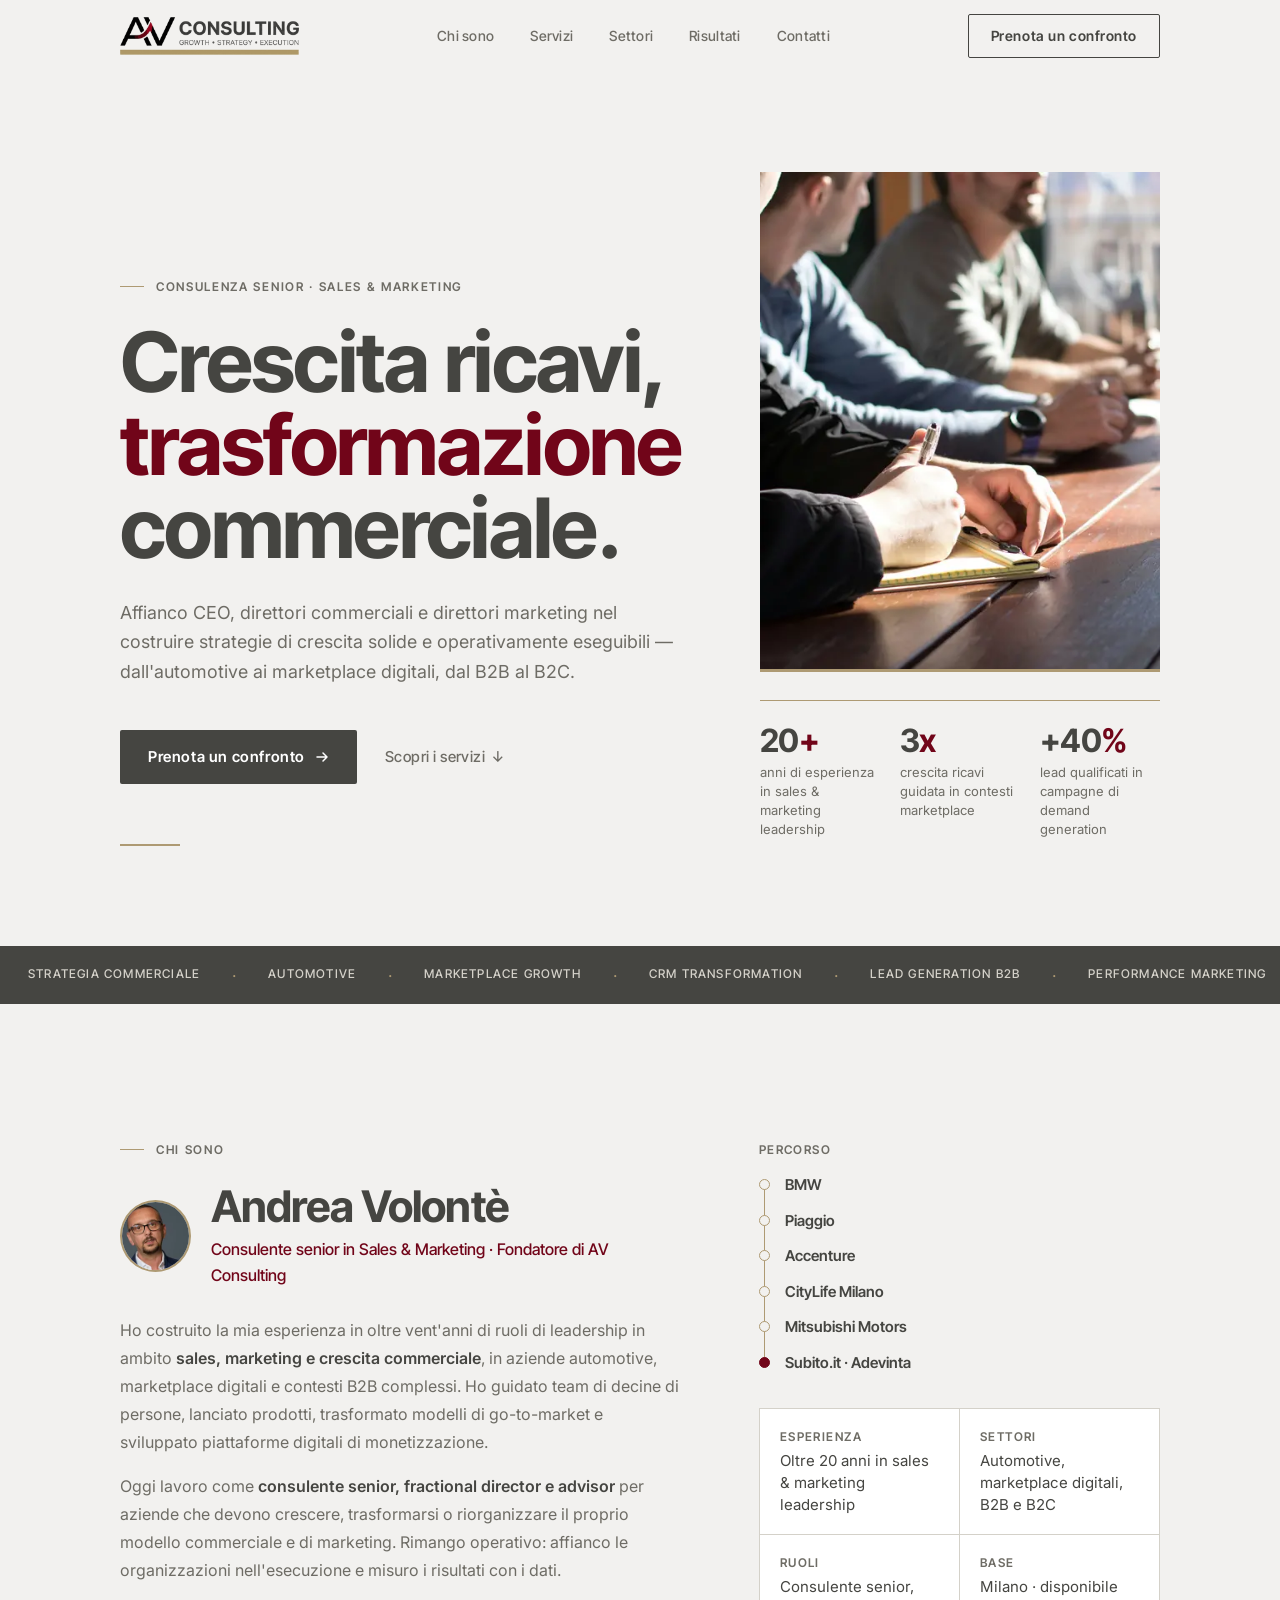
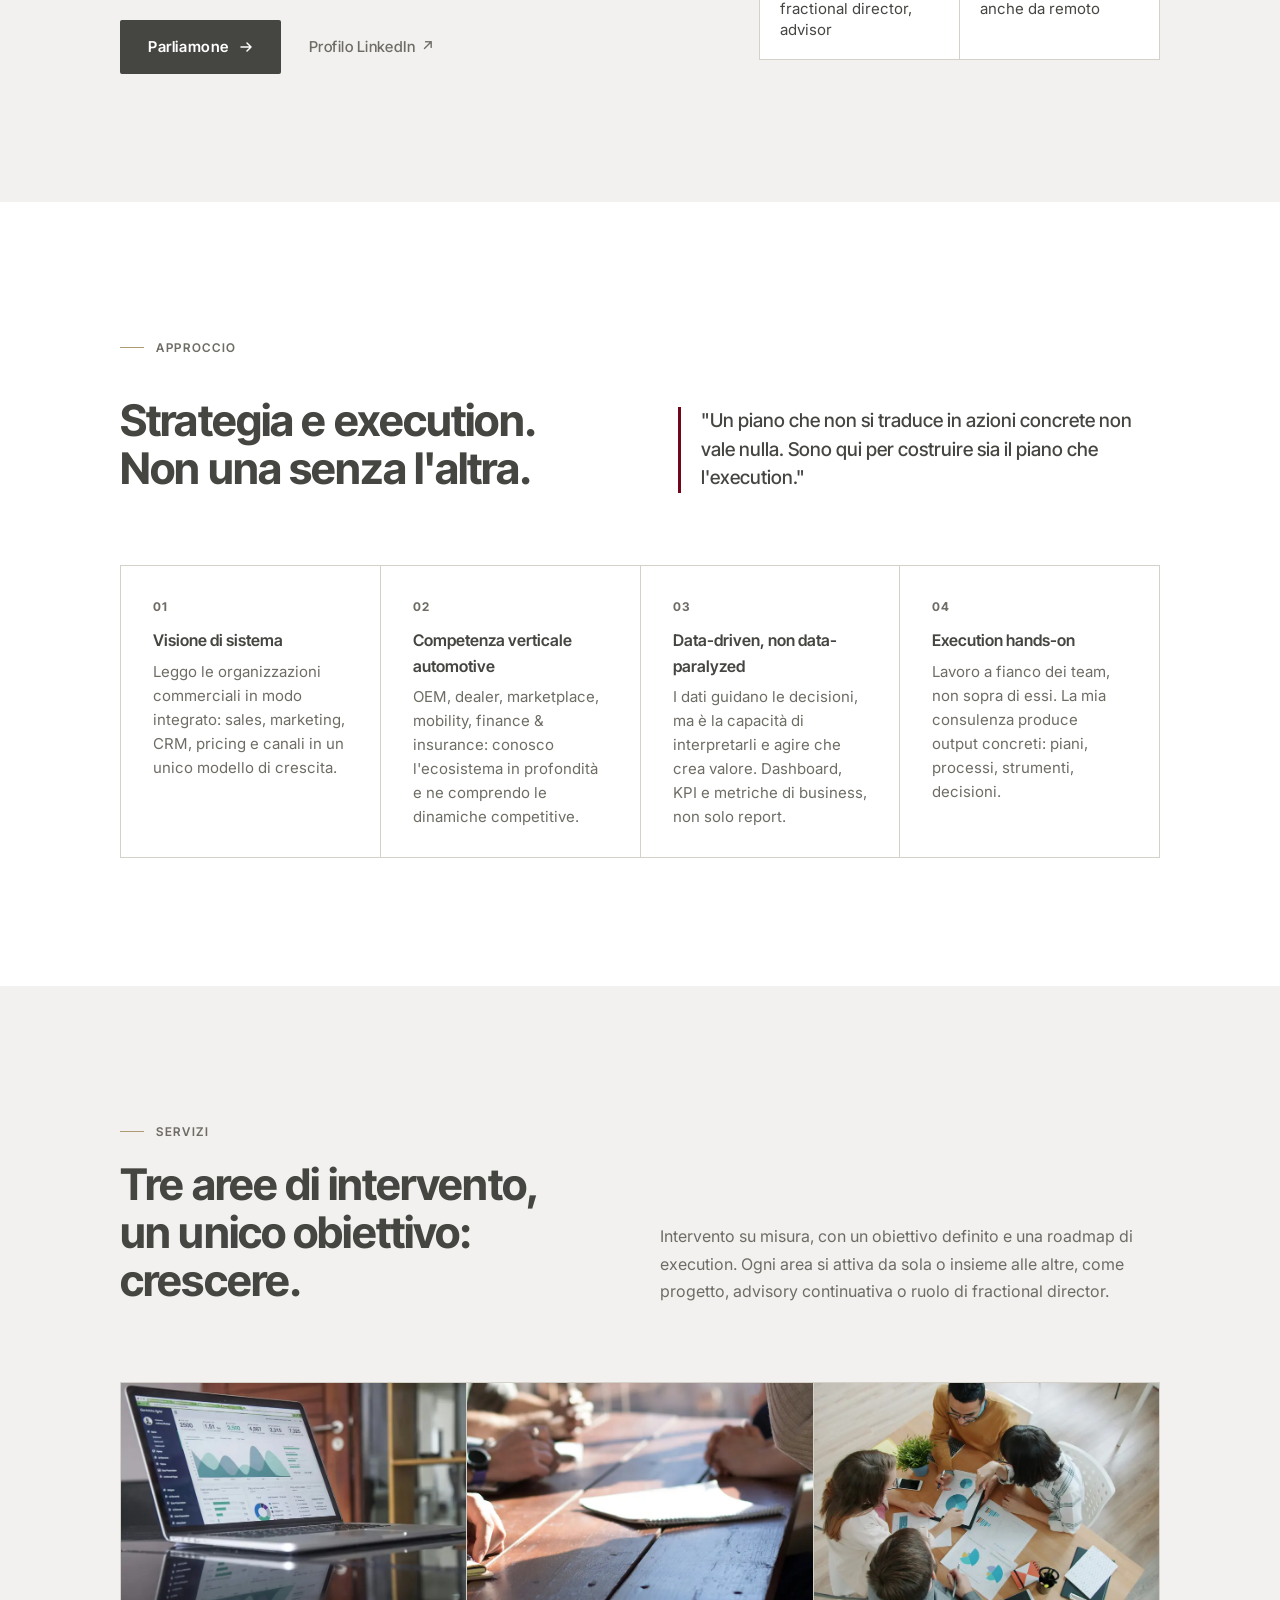
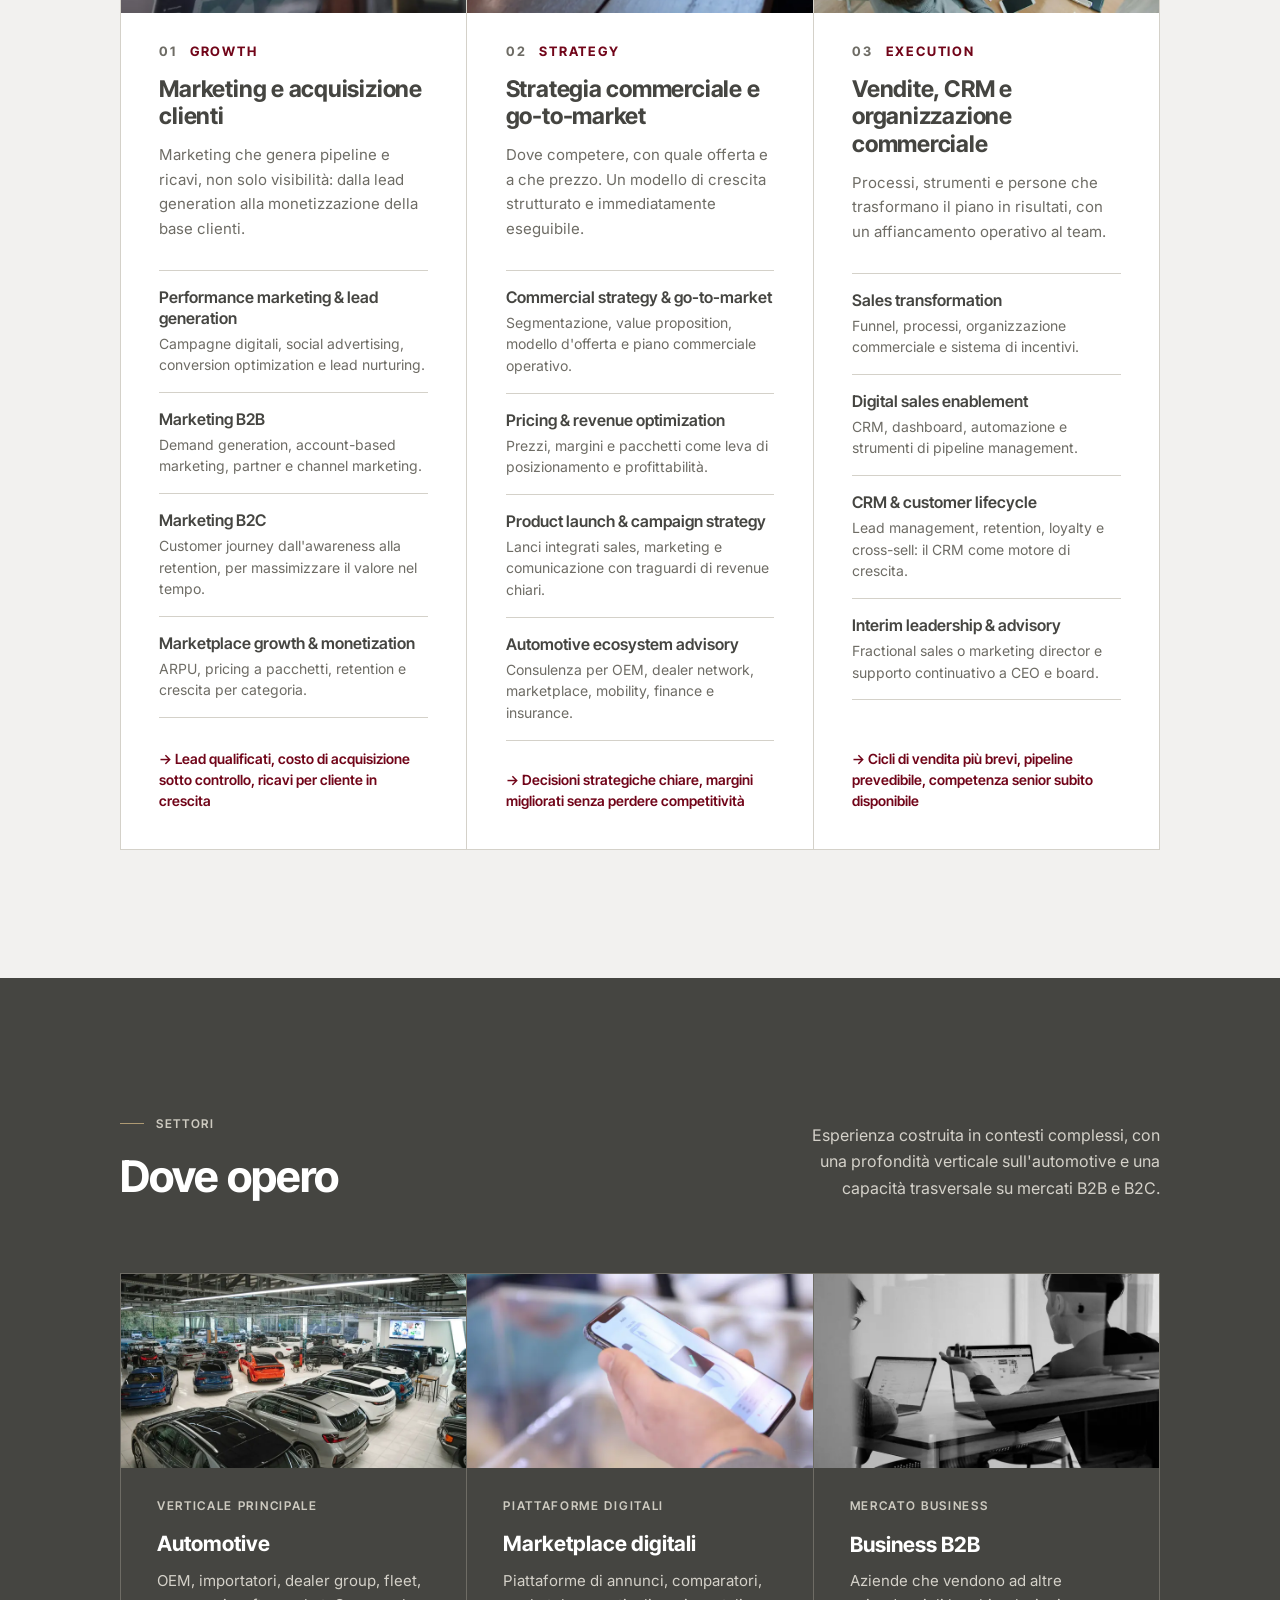
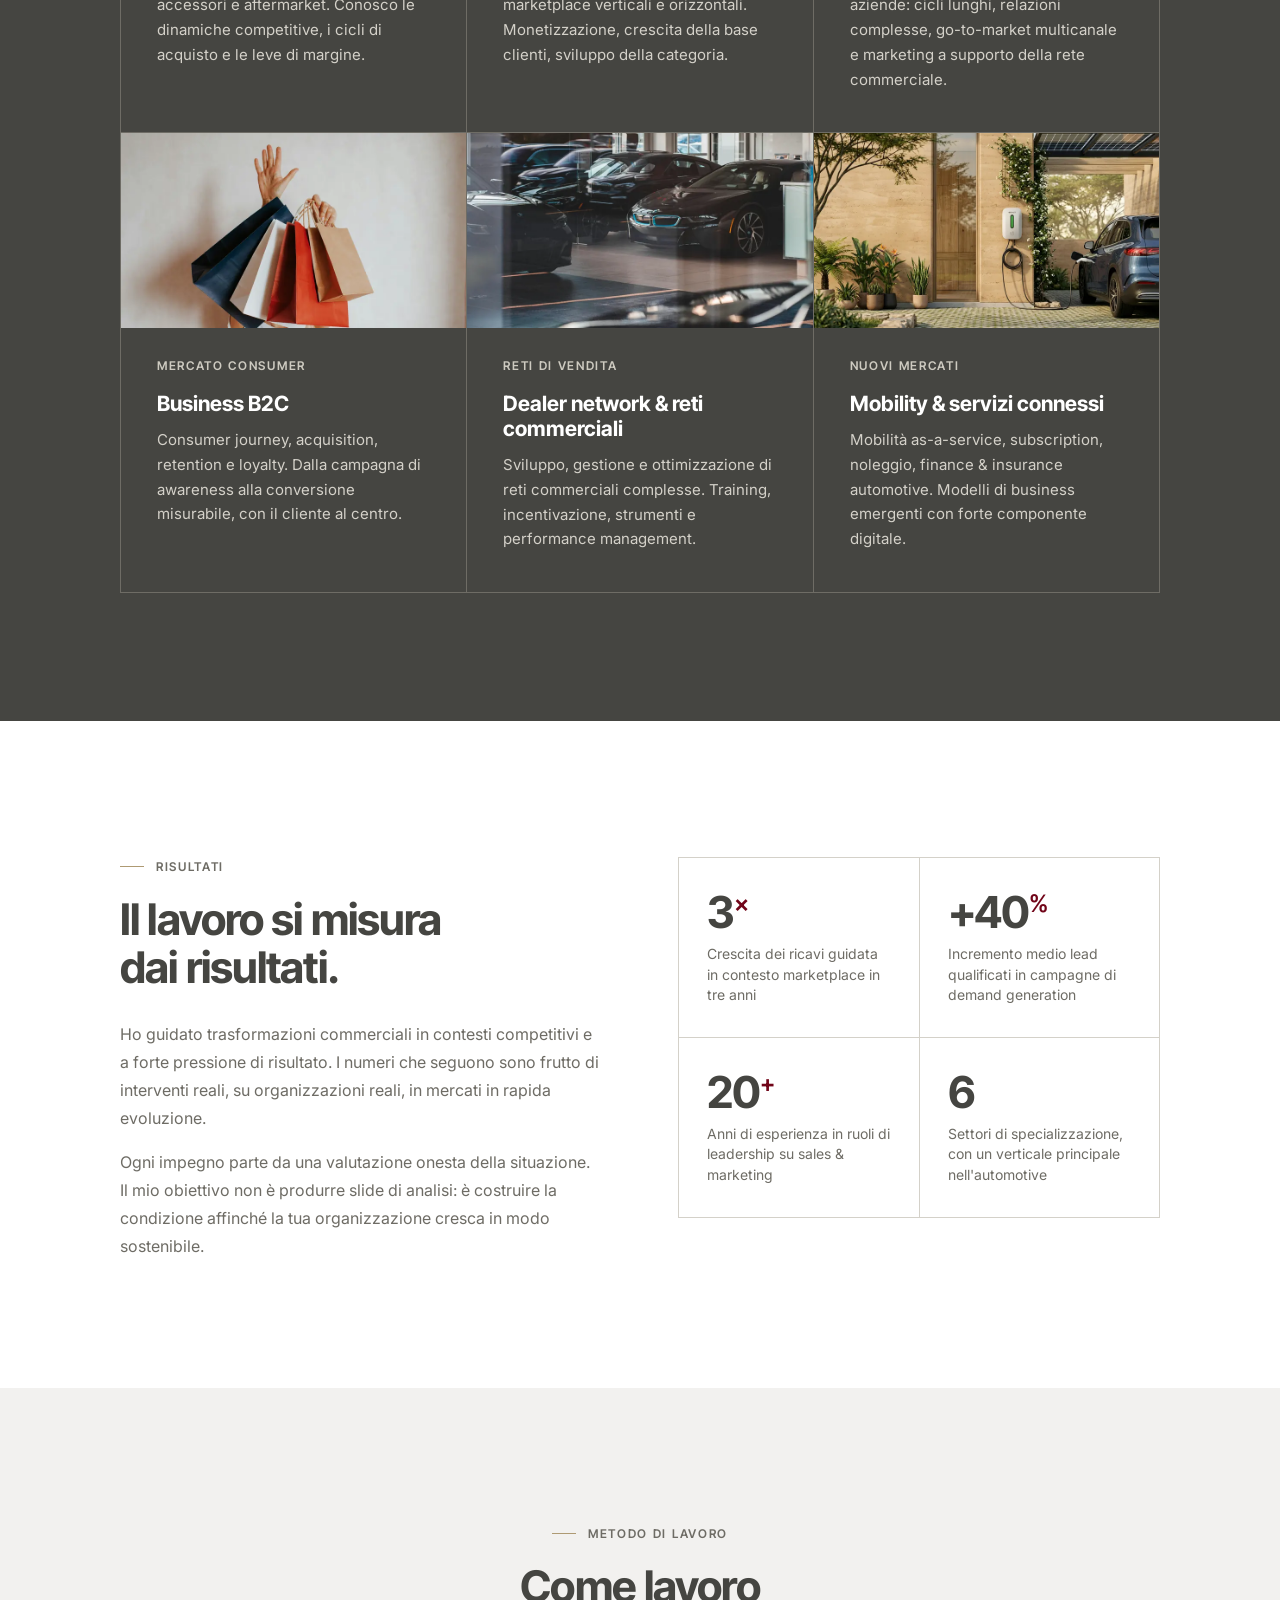
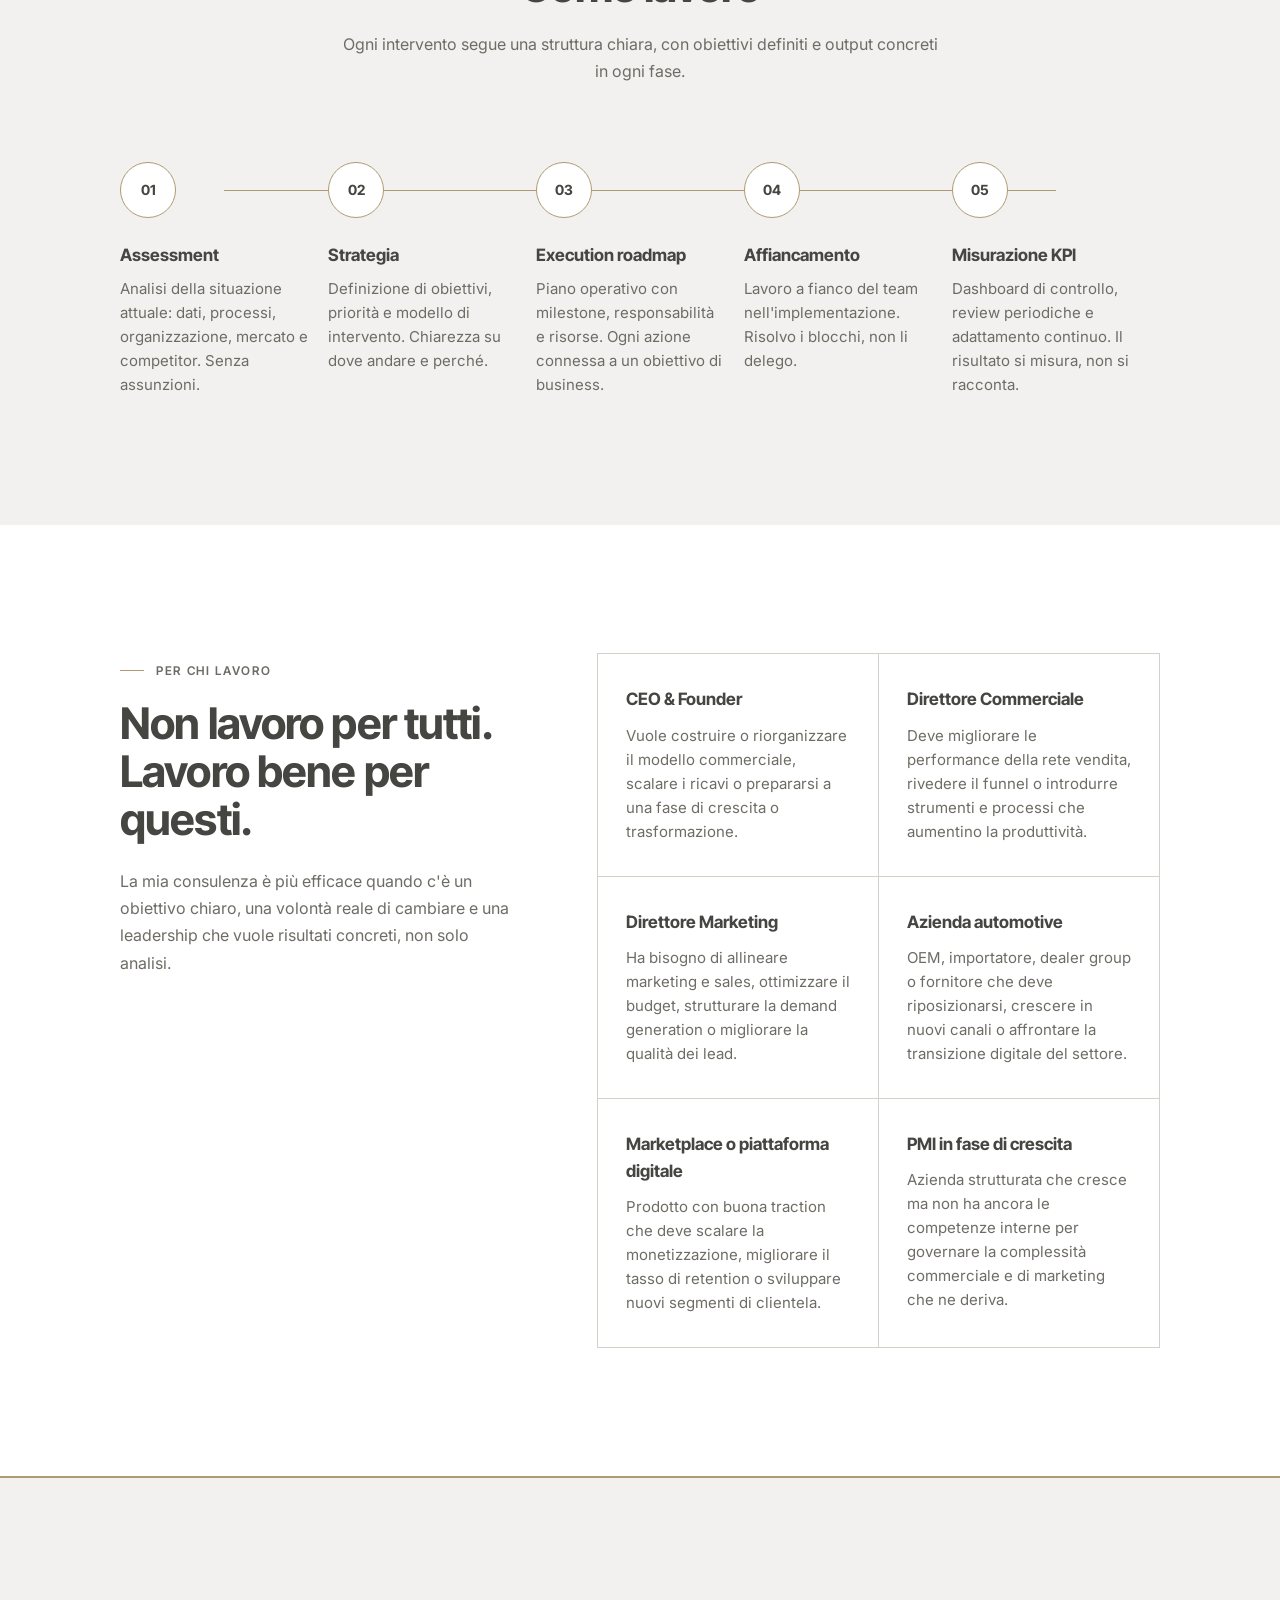
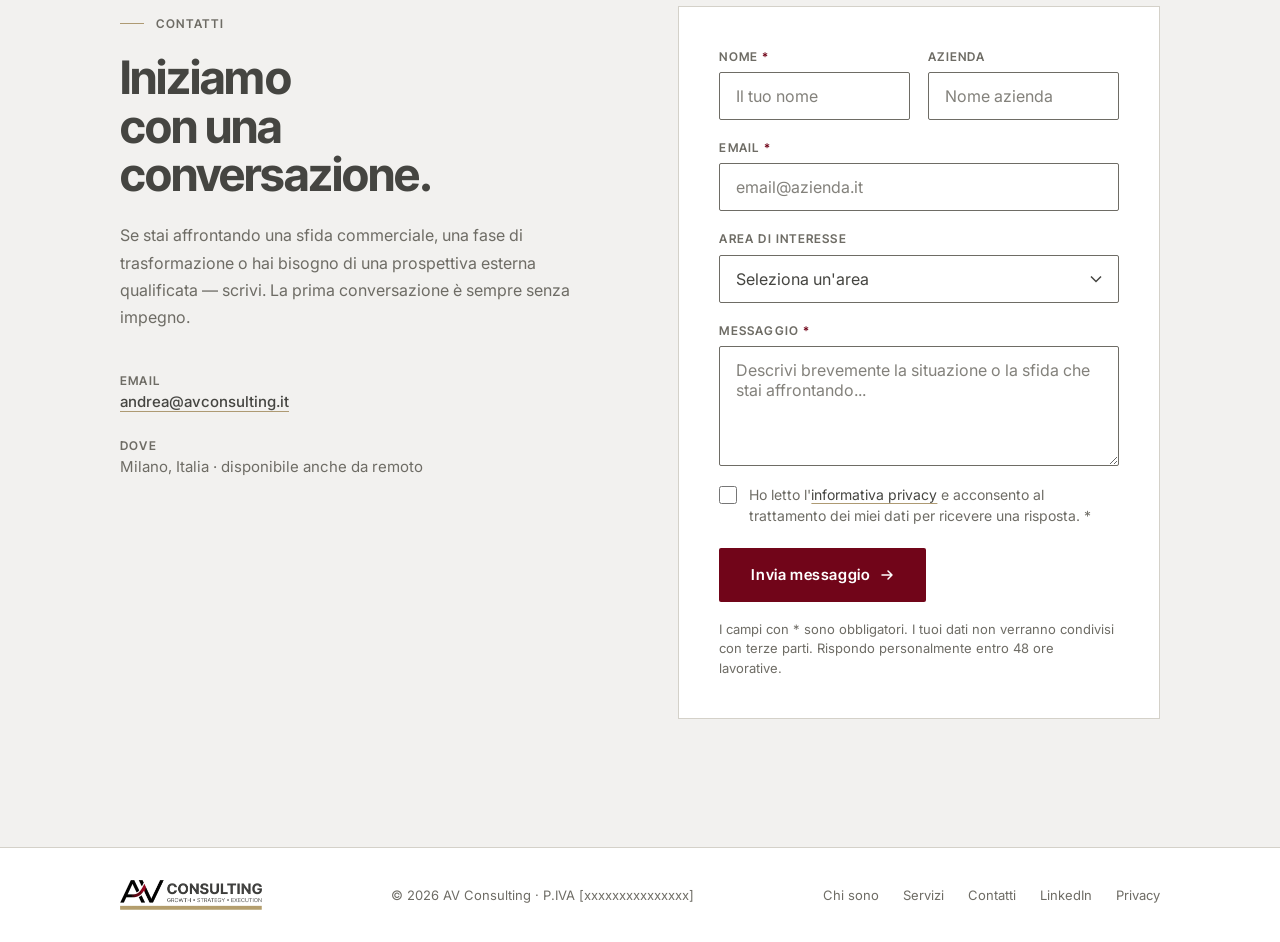
==== index.html @ 64f5d63c "Immagine nell'hero e ritratto ridotto a una piccola foto - Hero: foto della riunione di lavoro (WebP" ====
<!DOCTYPE html>
<html lang="it">
<head>
  <meta charset="UTF-8">
  <meta name="viewport" content="width=device-width, initial-scale=1.0">
  <title>Andrea Volontè, consulente Sales e Marketing | AV Consulting</title>
  <meta name="description" content="Consulenza senior in sales, marketing e growth per aziende B2B e B2C: go-to-market, lead generation, CRM e sales transformation. Oltre 20 anni di esperienza, focus automotive e marketplace. Milano e da remoto.">
  <meta name="theme-color" content="#F2F1EF">
  <meta name="robots" content="index, follow">
  <!-- SEO: aggiornare il dominio se diverso da avconsulting.it -->
  <link rel="canonical" href="https://avconsulting.it/">

  <!-- Anteprima per LinkedIn, WhatsApp e social -->
  <meta property="og:type" content="website">
  <meta property="og:locale" content="it_IT">
  <meta property="og:site_name" content="AV Consulting">
  <meta property="og:url" content="https://avconsulting.it/">
  <meta property="og:title" content="AV Consulting — Growth. Strategy. Execution.">
  <meta property="og:description" content="Consulenza senior in sales, marketing e growth: strategia commerciale, acquisizione clienti ed execution, con focus automotive e marketplace.">
  <meta property="og:image" content="https://avconsulting.it/assets/img/og-image.jpg">
  <meta property="og:image:width" content="1200">
  <meta property="og:image:height" content="630">
  <meta property="og:image:alt" content="Logo AV Consulting — Growth, Strategy, Execution">
  <meta name="twitter:card" content="summary_large_image">

  <!-- Dati strutturati per Google (schema.org) -->
  <script type="application/ld+json">
  {
    "@context": "https://schema.org",
    "@type": "ProfessionalService",
    "name": "AV Consulting",
    "slogan": "Growth. Strategy. Execution.",
    "description": "Consulenza senior in sales, marketing e growth per aziende B2B e B2C, con focus su automotive e marketplace digitali.",
    "url": "https://avconsulting.it/",
    "logo": "https://avconsulting.it/assets/img/logo-av-consulting.png",
    "image": "https://avconsulting.it/assets/img/og-image.jpg",
    "email": "andrea@avconsulting.it",
    "founder": {
      "@type": "Person",
      "name": "Andrea Volontè",
      "jobTitle": "Consulente senior in Sales & Marketing",
      "sameAs": ["https://www.linkedin.com/in/andreavolonte"]
    },
    "address": {
      "@type": "PostalAddress",
      "addressLocality": "Milano",
      "addressCountry": "IT"
    },
    "areaServed": { "@type": "Country", "name": "Italia" },
    "availableLanguage": "it",
    "knowsAbout": ["Strategia commerciale", "Go-to-market", "Sales transformation", "Performance marketing", "Lead generation B2B", "CRM", "Pricing", "Marketplace", "Automotive"],
    "hasOfferCatalog": {
      "@type": "OfferCatalog",
      "name": "Aree di intervento",
      "itemListElement": [
        { "@type": "Offer", "itemOffered": { "@type": "Service", "name": "Growth — Marketing e acquisizione clienti", "description": "Performance marketing, lead generation, marketing B2B e B2C, crescita e monetizzazione dei marketplace." } },
        { "@type": "Offer", "itemOffered": { "@type": "Service", "name": "Strategy — Strategia commerciale e go-to-market", "description": "Go-to-market, pricing e revenue optimization, lancio prodotti, advisory per l'ecosistema automotive." } },
        { "@type": "Offer", "itemOffered": { "@type": "Service", "name": "Execution — Vendite, CRM e organizzazione commerciale", "description": "Sales transformation, digital sales enablement, CRM e customer lifecycle, interim leadership." } }
      ]
    }
  }
  </script>
  <link rel="icon" type="image/png" sizes="32x32" href="assets/img/favicon-32.png">
  <link rel="apple-touch-icon" href="assets/img/apple-touch-icon.png">

  <link rel="preconnect" href="https://fonts.googleapis.com">
  <link rel="preconnect" href="https://fonts.gstatic.com" crossorigin>
  <link href="https://fonts.googleapis.com/css2?family=Inter+Tight:wght@500;600;700&family=Inter:wght@400;500;600&display=swap" rel="stylesheet">
  <link rel="stylesheet" href="css/style.css">

  <script>document.documentElement.classList.add('js');</script>
  <script src="js/main.js" defer></script>
</head>
<body>

  <a class="skip-link" href="#main">Vai al contenuto</a>

  <!-- ═══════════════════════════════════════════════
       NAVIGATION
  ═══════════════════════════════════════════════ -->
  <header class="nav" id="nav">
    <div class="container">
      <div class="nav__inner">
        <a href="#main" aria-label="AV Consulting — torna all'inizio">
          <img src="assets/img/logo-av-consulting.png" alt="AV Consulting" class="nav__logo" width="566" height="120">
        </a>
        <nav aria-label="Navigazione principale">
          <ul class="nav__links">
            <li><a href="#about">Chi sono</a></li>
            <li><a href="#services">Servizi</a></li>
            <li><a href="#sectors">Settori</a></li>
            <li><a href="#results">Risultati</a></li>
            <li><a href="#contact">Contatti</a></li>
          </ul>
        </nav>
        <a href="#contact" class="nav__cta desktop">Prenota un confronto</a>
        <button class="nav__burger" id="burgerBtn" aria-label="Apri menu" aria-expanded="false" aria-controls="mobileMenu">
          <span></span><span></span><span></span>
        </button>
      </div>
    </div>
    <nav class="nav__mobile" id="mobileMenu" aria-label="Menu mobile">
      <a href="#about">Chi sono</a>
      <a href="#services">Servizi</a>
      <a href="#sectors">Settori</a>
      <a href="#results">Risultati</a>
      <a href="#contact">Prenota un confronto</a>
    </nav>
  </header>

  <main id="main">

  <!-- ═══════════════════════════════════════════════
       HERO
  ═══════════════════════════════════════════════ -->
  <section class="hero" aria-labelledby="heroHeading">
    <div class="container">
      <div class="hero__inner">
        <div class="hero__main">
          <p class="label hero__label">Consulenza Senior · Sales &amp; Marketing</p>
          <h1 class="hero__headline" id="heroHeading">
            Crescita ricavi,<br>
            <em>trasformazione</em><br>
            commerciale.
          </h1>
          <p class="hero__sub">
            Affianco CEO, direttori commerciali e direttori marketing nel costruire
            strategie di crescita solide e operativamente eseguibili — dall'automotive
            ai marketplace digitali, dal B2B al B2C.
          </p>
          <div class="hero__actions">
            <a href="#contact" class="btn-primary">
              Prenota un confronto
              <svg width="14" height="14" fill="none" viewBox="0 0 14 14" aria-hidden="true">
                <path d="M2 7h10M8 3l4 4-4 4" stroke="currentColor" stroke-width="1.5" stroke-linecap="round" stroke-linejoin="round"/>
              </svg>
            </a>
            <a href="#services" class="btn-secondary">Scopri i servizi</a>
          </div>
          <div class="hero__gold-line" aria-hidden="true"></div>
        </div>
        <div class="hero__side">
          <figure class="media hero__media">
            <picture>
              <source type="image/webp" srcset="assets/img/hero-480.webp 480w, assets/img/hero-960.webp 960w" sizes="(max-width: 860px) 100vw, 400px">
              <img src="assets/img/hero-480.jpg" srcset="assets/img/hero-480.jpg 480w, assets/img/hero-960.jpg 960w" sizes="(max-width: 860px) 100vw, 400px"
                   width="480" height="600" fetchpriority="high" decoding="async"
                   alt="Professionisti attorno a un tavolo di legno durante una riunione di lavoro, uno prende appunti su un taccuino">
            </picture>
          </figure>
          <div class="hero__stats">
            <div>
              <div class="hero__stat-num">20<span>+</span></div>
              <p class="hero__stat-label">anni di esperienza in<br> sales &amp; marketing leadership</p>
            </div>
            <div>
              <div class="hero__stat-num">3<span>x</span></div>
              <p class="hero__stat-label">crescita ricavi guidata<br> in contesti marketplace</p>
            </div>
            <div>
              <div class="hero__stat-num">+40<span>%</span></div>
              <p class="hero__stat-label">lead qualificati<br> in campagne di demand generation</p>
            </div>
          </div>
        </div>
      </div>
    </div>
  </section>

  <!-- ═══════════════════════════════════════════════
       TICKER
  ═══════════════════════════════════════════════ -->
  <div class="ticker" aria-hidden="true">
    <div class="ticker__track" id="tickerTrack">
      <span class="ticker__item">Strategia Commerciale</span><span class="ticker__sep">·</span>
      <span class="ticker__item">Automotive</span><span class="ticker__sep">·</span>
      <span class="ticker__item">Marketplace Growth</span><span class="ticker__sep">·</span>
      <span class="ticker__item">CRM Transformation</span><span class="ticker__sep">·</span>
      <span class="ticker__item">Lead Generation B2B</span><span class="ticker__sep">·</span>
      <span class="ticker__item">Performance Marketing</span><span class="ticker__sep">·</span>
      <span class="ticker__item">Sales Enablement</span><span class="ticker__sep">·</span>
      <span class="ticker__item">Go-to-Market</span><span class="ticker__sep">·</span>
      <span class="ticker__item">Revenue Optimization</span><span class="ticker__sep">·</span>
      <span class="ticker__item">Interim Leadership</span><span class="ticker__sep">·</span>
      <span class="ticker__item">Strategia Commerciale</span><span class="ticker__sep">·</span>
      <span class="ticker__item">Automotive</span><span class="ticker__sep">·</span>
      <span class="ticker__item">Marketplace Growth</span><span class="ticker__sep">·</span>
      <span class="ticker__item">CRM Transformation</span><span class="ticker__sep">·</span>
      <span class="ticker__item">Lead Generation B2B</span><span class="ticker__sep">·</span>
      <span class="ticker__item">Performance Marketing</span><span class="ticker__sep">·</span>
      <span class="ticker__item">Sales Enablement</span><span class="ticker__sep">·</span>
      <span class="ticker__item">Go-to-Market</span><span class="ticker__sep">·</span>
      <span class="ticker__item">Revenue Optimization</span><span class="ticker__sep">·</span>
      <span class="ticker__item">Interim Leadership</span><span class="ticker__sep">·</span>
    </div>
  </div>

  <!-- ═══════════════════════════════════════════════
       ABOUT
  ═══════════════════════════════════════════════ -->
  <section class="bio section-pad" id="about" aria-labelledby="aboutHeading">
    <div class="container">
      <div class="bio__inner">
        <div class="bio__content">
          <p class="label">Chi sono</p>
          <div class="bio__head reveal">
            <picture>
              <source srcset="assets/img/andrea-avatar.webp" type="image/webp">
              <img class="bio__avatar" src="assets/img/andrea-avatar.jpg" width="160" height="160" loading="lazy"
                   alt="Andrea Volontè, fondatore di AV Consulting">
            </picture>
            <div>
              <h2 class="section-heading bio__name" id="aboutHeading">Andrea Volontè</h2>
              <p class="bio__role">Consulente senior in Sales &amp; Marketing · Fondatore di AV Consulting</p>
            </div>
          </div>
          <div class="bio__body reveal reveal-delay-1">
            <p>
              Ho costruito la mia esperienza in oltre vent'anni di ruoli di leadership in ambito
              <strong>sales, marketing e crescita commerciale</strong>, in aziende automotive, marketplace
              digitali e contesti B2B complessi. Ho guidato team di decine di persone, lanciato
              prodotti, trasformato modelli di go-to-market e sviluppato piattaforme digitali
              di monetizzazione.
            </p>
            <p>
              Oggi lavoro come <strong>consulente senior, fractional director e advisor</strong> per aziende
              che devono crescere, trasformarsi o riorganizzare il proprio modello commerciale
              e di marketing. Rimango operativo: affianco le organizzazioni nell'esecuzione e
              misuro i risultati con i dati.
            </p>
          </div>
          <div class="bio__actions reveal reveal-delay-2">
            <a href="#contact" class="btn-primary">
              Parliamone
              <svg width="14" height="14" fill="none" viewBox="0 0 14 14" aria-hidden="true">
                <path d="M2 7h10M8 3l4 4-4 4" stroke="currentColor" stroke-width="1.5" stroke-linecap="round" stroke-linejoin="round"/>
              </svg>
            </a>
            <a href="https://www.linkedin.com/in/andreavolonte" class="btn-secondary bio__linkedin" target="_blank" rel="noopener">Profilo LinkedIn</a>
          </div>
        </div>
        <div class="bio__side">
          <div class="bio__path reveal reveal-delay-1">
            <h3 class="bio__path-title">Percorso</h3>
            <ol class="timeline">
              <li>
                <p class="timeline__org">BMW</p>
              </li>
              <li>
                <p class="timeline__org">Piaggio</p>
              </li>
              <li>
                <p class="timeline__org">Accenture</p>
              </li>
              <li>
                <p class="timeline__org">CityLife Milano</p>
              </li>
              <li>
                <p class="timeline__org">Mitsubishi Motors</p>
              </li>
              <li class="timeline__current">
                <p class="timeline__org">Subito.it · Adevinta</p>
              </li>
            </ol>
          </div>
          <dl class="bio__facts reveal reveal-delay-2">
            <div>
              <dt>Esperienza</dt>
              <dd>Oltre 20 anni in sales &amp; marketing leadership</dd>
            </div>
            <div>
              <dt>Settori</dt>
              <dd>Automotive, marketplace digitali, B2B e B2C</dd>
            </div>
            <div>
              <dt>Ruoli</dt>
              <dd>Consulente senior, fractional director, advisor</dd>
            </div>
            <div>
              <dt>Base</dt>
              <dd>Milano · disponibile anche da remoto</dd>
            </div>
          </dl>
        </div>
      </div>
    </div>
  </section>

  <!-- ═══════════════════════════════════════════════
       APPROCCIO
  ═══════════════════════════════════════════════ -->
  <section class="about section-pad" id="approach" aria-labelledby="approachHeading">
    <div class="container">
      <div class="about__inner">
        <div>
          <p class="label about__eyebrow">Approccio</p>
          <h2 class="section-heading about__heading reveal" id="approachHeading">
            Strategia e execution.<br>Non una senza l'altra.
          </h2>
        </div>
        <blockquote class="about__quote reveal reveal-delay-1">
          <p>
            "Un piano che non si traduce in azioni concrete non vale nulla.
            Sono qui per costruire sia il piano che l'execution."
          </p>
        </blockquote>
      </div>
        <div class="about__pillars reveal">
          <div class="about__pillar">
            <span class="about__pillar-num">01</span>
            <div>
              <p class="about__pillar-title">Visione di sistema</p>
              <p class="about__pillar-desc">Leggo le organizzazioni commerciali in modo integrato: sales, marketing, CRM, pricing e canali in un unico modello di crescita.</p>
            </div>
          </div>
          <div class="about__pillar">
            <span class="about__pillar-num">02</span>
            <div>
              <p class="about__pillar-title">Competenza verticale automotive</p>
              <p class="about__pillar-desc">OEM, dealer, marketplace, mobility, finance &amp; insurance: conosco l'ecosistema in profondità e ne comprendo le dinamiche competitive.</p>
            </div>
          </div>
          <div class="about__pillar">
            <span class="about__pillar-num">03</span>
            <div>
              <p class="about__pillar-title">Data-driven, non data-paralyzed</p>
              <p class="about__pillar-desc">I dati guidano le decisioni, ma è la capacità di interpretarli e agire che crea valore. Dashboard, KPI e metriche di business, non solo report.</p>
            </div>
          </div>
          <div class="about__pillar">
            <span class="about__pillar-num">04</span>
            <div>
              <p class="about__pillar-title">Execution hands-on</p>
              <p class="about__pillar-desc">Lavoro a fianco dei team, non sopra di essi. La mia consulenza produce output concreti: piani, processi, strumenti, decisioni.</p>
            </div>
          </div>
        </div>
    </div>
  </section>

  <!-- ═══════════════════════════════════════════════
       SERVICES
  ═══════════════════════════════════════════════ -->
  <section class="services section-pad" id="services" aria-labelledby="servicesHeading">
    <div class="container">
      <div class="services__header">
        <div>
          <p class="label">Servizi</p>
          <h2 class="section-heading services__heading reveal" id="servicesHeading">
            Tre aree di intervento,<br>un unico obiettivo: crescere.
          </h2>
        </div>
        <p class="services__intro reveal reveal-delay-1">
          Intervento su misura, con un obiettivo definito e una roadmap di execution.
          Ogni area si attiva da sola o insieme alle altre, come progetto, advisory continuativa
          o ruolo di fractional director.
        </p>
      </div>

      <div class="service-areas">

        <article class="service-area reveal" id="growth" aria-labelledby="areaGrowth">
          <figure class="media media--3x2 service-area__media">
            <picture>
              <source srcset="assets/img/area-growth.webp" type="image/webp">
              <img src="assets/img/area-growth.jpg" width="800" height="533" loading="lazy" decoding="async"
                   alt="Laptop su una scrivania con una dashboard di analisi delle campagne e dei risultati di vendita">
            </picture>
          </figure>
          <p class="service-area__tag"><span aria-hidden="true">01</span> Growth</p>
          <h3 class="service-area__title" id="areaGrowth">Marketing e acquisizione clienti</h3>
          <p class="service-area__desc">Marketing che genera pipeline e ricavi, non solo visibilità: dalla lead generation alla monetizzazione della base clienti.</p>
          <ul class="service-area__list">
            <li>
              <h4>Performance marketing &amp; lead generation</h4>
              <p>Campagne digitali, social advertising, conversion optimization e lead nurturing.</p>
            </li>
            <li>
              <h4>Marketing B2B</h4>
              <p>Demand generation, account-based marketing, partner e channel marketing.</p>
            </li>
            <li>
              <h4>Marketing B2C</h4>
              <p>Customer journey dall'awareness alla retention, per massimizzare il valore nel tempo.</p>
            </li>
            <li>
              <h4>Marketplace growth &amp; monetization</h4>
              <p>ARPU, pricing a pacchetti, retention e crescita per categoria.</p>
            </li>
          </ul>
          <p class="service-area__benefit">→ Lead qualificati, costo di acquisizione sotto controllo, ricavi per cliente in crescita</p>
        </article>

        <article class="service-area reveal reveal-delay-1" id="strategy" aria-labelledby="areaStrategy">
          <figure class="media media--3x2 service-area__media">
            <picture>
              <source srcset="assets/img/area-strategy.webp" type="image/webp">
              <img src="assets/img/area-strategy.jpg" width="800" height="533" loading="lazy" decoding="async"
                   alt="Professionisti attorno a un tavolo di legno durante una riunione di pianificazione, con appunti e documenti">
            </picture>
          </figure>
          <p class="service-area__tag"><span aria-hidden="true">02</span> Strategy</p>
          <h3 class="service-area__title" id="areaStrategy">Strategia commerciale e go-to-market</h3>
          <p class="service-area__desc">Dove competere, con quale offerta e a che prezzo. Un modello di crescita strutturato e immediatamente eseguibile.</p>
          <ul class="service-area__list">
            <li>
              <h4>Commercial strategy &amp; go-to-market</h4>
              <p>Segmentazione, value proposition, modello d'offerta e piano commerciale operativo.</p>
            </li>
            <li>
              <h4>Pricing &amp; revenue optimization</h4>
              <p>Prezzi, margini e pacchetti come leva di posizionamento e profittabilità.</p>
            </li>
            <li>
              <h4>Product launch &amp; campaign strategy</h4>
              <p>Lanci integrati sales, marketing e comunicazione con traguardi di revenue chiari.</p>
            </li>
            <li>
              <h4>Automotive ecosystem advisory</h4>
              <p>Consulenza per OEM, dealer network, marketplace, mobility, finance e insurance.</p>
            </li>
          </ul>
          <p class="service-area__benefit">→ Decisioni strategiche chiare, margini migliorati senza perdere competitività</p>
        </article>

        <article class="service-area reveal reveal-delay-2" id="execution" aria-labelledby="areaExecution">
          <figure class="media media--3x2 service-area__media">
            <picture>
              <source srcset="assets/img/area-execution.webp" type="image/webp">
              <img src="assets/img/area-execution.jpg" width="800" height="533" loading="lazy" decoding="async"
                   alt="Team al lavoro attorno a un tavolo con grafici, report e dispositivi, visto dall'alto">
            </picture>
          </figure>
          <p class="service-area__tag"><span aria-hidden="true">03</span> Execution</p>
          <h3 class="service-area__title" id="areaExecution">Vendite, CRM e organizzazione commerciale</h3>
          <p class="service-area__desc">Processi, strumenti e persone che trasformano il piano in risultati, con un affiancamento operativo al team.</p>
          <ul class="service-area__list">
            <li>
              <h4>Sales transformation</h4>
              <p>Funnel, processi, organizzazione commerciale e sistema di incentivi.</p>
            </li>
            <li>
              <h4>Digital sales enablement</h4>
              <p>CRM, dashboard, automazione e strumenti di pipeline management.</p>
            </li>
            <li>
              <h4>CRM &amp; customer lifecycle</h4>
              <p>Lead management, retention, loyalty e cross-sell: il CRM come motore di crescita.</p>
            </li>
            <li>
              <h4>Interim leadership &amp; advisory</h4>
              <p>Fractional sales o marketing director e supporto continuativo a CEO e board.</p>
            </li>
          </ul>
          <p class="service-area__benefit">→ Cicli di vendita più brevi, pipeline prevedibile, competenza senior subito disponibile</p>
        </article>

      </div>
    </div>
  </section>

  <!-- ═══════════════════════════════════════════════
       SECTORS
  ═══════════════════════════════════════════════ -->
  <section class="sectors section-pad on-dark" id="sectors" aria-labelledby="sectorsHeading">
    <div class="container">
      <div class="sectors__header">
        <div>
          <p class="label">Settori</p>
          <h2 class="section-heading sectors__heading reveal" id="sectorsHeading">
            Dove opero
          </h2>
        </div>
        <p class="sectors__sub reveal reveal-delay-1">
          Esperienza costruita in contesti complessi, con una profondità verticale
          sull'automotive e una capacità trasversale su mercati B2B e B2C.
        </p>
      </div>
      <div class="sectors__grid">
        <div class="sector-card reveal">
          <figure class="media media--16x9 sector-card__media">
            <picture>
              <source srcset="assets/img/settore-automotive.webp" type="image/webp">
              <img src="assets/img/settore-automotive.jpg" width="800" height="450" loading="lazy" decoding="async"
                   alt="Showroom di automobili con numerose vetture esposte sotto un'ampia copertura industriale">
            </picture>
          </figure>
          <p class="sector-card__tag">Verticale principale</p>
          <h3 class="sector-card__title">Automotive</h3>
          <p class="sector-card__desc">OEM, importatori, dealer group, fleet, accessori e aftermarket. Conosco le dinamiche competitive, i cicli di acquisto e le leve di margine.</p>
        </div>
        <div class="sector-card reveal reveal-delay-1">
          <figure class="media media--16x9 sector-card__media">
            <picture>
              <source srcset="assets/img/settore-marketplace.webp" type="image/webp">
              <img src="assets/img/settore-marketplace.jpg" width="800" height="450" loading="lazy" decoding="async"
                   alt="Mano che tiene uno smartphone mentre consulta un'app">
            </picture>
          </figure>
          <p class="sector-card__tag">Piattaforme digitali</p>
          <h3 class="sector-card__title">Marketplace digitali</h3>
          <p class="sector-card__desc">Piattaforme di annunci, comparatori, marketplace verticali e orizzontali. Monetizzazione, crescita della base clienti, sviluppo della categoria.</p>
        </div>
        <div class="sector-card reveal reveal-delay-2">
          <figure class="media media--16x9 sector-card__media">
            <picture>
              <source srcset="assets/img/settore-b2b.webp" type="image/webp">
              <img src="assets/img/settore-b2b.jpg" width="800" height="450" loading="lazy" decoding="async"
                   alt="Due professionisti al lavoro con i laptop in un ufficio, in bianco e nero">
            </picture>
          </figure>
          <p class="sector-card__tag">Mercato business</p>
          <h3 class="sector-card__title">Business B2B</h3>
          <p class="sector-card__desc">Aziende che vendono ad altre aziende: cicli lunghi, relazioni complesse, go-to-market multicanale e marketing a supporto della rete commerciale.</p>
        </div>
        <div class="sector-card reveal reveal-delay-1">
          <figure class="media media--16x9 sector-card__media">
            <picture>
              <source srcset="assets/img/settore-b2c.webp" type="image/webp">
              <img src="assets/img/settore-b2c.jpg" width="800" height="450" loading="lazy" decoding="async"
                   alt="Persona che solleva diverse borse della spesa colorate">
            </picture>
          </figure>
          <p class="sector-card__tag">Mercato consumer</p>
          <h3 class="sector-card__title">Business B2C</h3>
          <p class="sector-card__desc">Consumer journey, acquisition, retention e loyalty. Dalla campagna di awareness alla conversione misurabile, con il cliente al centro.</p>
        </div>
        <div class="sector-card reveal reveal-delay-2">
          <figure class="media media--16x9 sector-card__media">
            <picture>
              <source srcset="assets/img/settore-dealer.webp" type="image/webp">
              <img src="assets/img/settore-dealer.jpg" width="800" height="450" loading="lazy" decoding="async"
                   alt="Auto esposte all'interno di una concessionaria, viste attraverso la vetrata">
            </picture>
          </figure>
          <p class="sector-card__tag">Reti di vendita</p>
          <h3 class="sector-card__title">Dealer network &amp; reti commerciali</h3>
          <p class="sector-card__desc">Sviluppo, gestione e ottimizzazione di reti commerciali complesse. Training, incentivazione, strumenti e performance management.</p>
        </div>
        <div class="sector-card reveal reveal-delay-3">
          <figure class="media media--16x9 sector-card__media">
            <picture>
              <source srcset="assets/img/settore-mobility.webp" type="image/webp">
              <img src="assets/img/settore-mobility.jpg" width="800" height="450" loading="lazy" decoding="async"
                   alt="Auto elettrica in ricarica da una wallbox sotto una pensilina con pannelli solari">
            </picture>
          </figure>
          <p class="sector-card__tag">Nuovi mercati</p>
          <h3 class="sector-card__title">Mobility &amp; servizi connessi</h3>
          <p class="sector-card__desc">Mobilità as-a-service, subscription, noleggio, finance &amp; insurance automotive. Modelli di business emergenti con forte componente digitale.</p>
        </div>
      </div>
    </div>
  </section>

  <!-- ═══════════════════════════════════════════════
       RESULTS
  ═══════════════════════════════════════════════ -->
  <section class="results section-pad" id="results" aria-labelledby="resultsHeading">
    <div class="container">
      <div class="results__inner">
        <div class="results__left">
          <p class="label results__eyebrow">Risultati</p>
          <h2 class="section-heading results__heading reveal" id="resultsHeading">
            Il lavoro si misura<br>dai risultati.
          </h2>
          <p class="results__body reveal reveal-delay-1">
            Ho guidato trasformazioni commerciali in contesti competitivi e a forte pressione
            di risultato. I numeri che seguono sono frutto di interventi reali, su organizzazioni
            reali, in mercati in rapida evoluzione.
          </p>
          <p class="results__body reveal reveal-delay-2">
            Ogni impegno parte da una valutazione onesta della situazione. Il mio obiettivo
            non è produrre slide di analisi: è costruire la condizione affinché la tua organizzazione
            cresca in modo sostenibile.
          </p>
        </div>
        <div class="results__metrics reveal reveal-delay-1">
          <div class="metric">
            <div class="metric__num">3<sup>×</sup></div>
            <p class="metric__label">Crescita dei ricavi guidata in contesto marketplace in tre anni</p>
          </div>
          <div class="metric">
            <div class="metric__num">+40<sup>%</sup></div>
            <p class="metric__label">Incremento medio lead qualificati in campagne di demand generation</p>
          </div>
          <div class="metric">
            <div class="metric__num">20<sup>+</sup></div>
            <p class="metric__label">Anni di esperienza in ruoli di leadership su sales &amp; marketing</p>
          </div>
          <div class="metric">
            <div class="metric__num">6</div>
            <p class="metric__label">Settori di specializzazione, con un verticale principale nell'automotive</p>
          </div>
        </div>
      </div>
    </div>
  </section>

  <!-- ═══════════════════════════════════════════════
       METHOD
  ═══════════════════════════════════════════════ -->
  <section class="method section-pad" id="method" aria-labelledby="methodHeading">
    <div class="container">
      <div class="method__header">
        <p class="label">Metodo di lavoro</p>
        <h2 class="section-heading method__heading reveal" id="methodHeading">Come lavoro</h2>
        <p class="method__sub reveal reveal-delay-1">
          Ogni intervento segue una struttura chiara, con obiettivi definiti e output concreti in ogni fase.
        </p>
      </div>
      <div class="method__steps" role="list">
        <div class="method__line" aria-hidden="true"></div>
        <div class="method-step reveal" role="listitem">
          <div class="method-step__dot" aria-hidden="true">
            <span class="method-step__n">01</span>
          </div>
          <div>
            <h3 class="method-step__title">Assessment</h3>
            <p class="method-step__desc">Analisi della situazione attuale: dati, processi, organizzazione, mercato e competitor. Senza assunzioni.</p>
          </div>
        </div>
        <div class="method-step reveal reveal-delay-1" role="listitem">
          <div class="method-step__dot" aria-hidden="true">
            <span class="method-step__n">02</span>
          </div>
          <div>
            <h3 class="method-step__title">Strategia</h3>
            <p class="method-step__desc">Definizione di obiettivi, priorità e modello di intervento. Chiarezza su dove andare e perché.</p>
          </div>
        </div>
        <div class="method-step reveal reveal-delay-2" role="listitem">
          <div class="method-step__dot" aria-hidden="true">
            <span class="method-step__n">03</span>
          </div>
          <div>
            <h3 class="method-step__title">Execution roadmap</h3>
            <p class="method-step__desc">Piano operativo con milestone, responsabilità e risorse. Ogni azione connessa a un obiettivo di business.</p>
          </div>
        </div>
        <div class="method-step reveal reveal-delay-3" role="listitem">
          <div class="method-step__dot" aria-hidden="true">
            <span class="method-step__n">04</span>
          </div>
          <div>
            <h3 class="method-step__title">Affiancamento</h3>
            <p class="method-step__desc">Lavoro a fianco del team nell'implementazione. Risolvo i blocchi, non li delego.</p>
          </div>
        </div>
        <div class="method-step reveal reveal-delay-4" role="listitem">
          <div class="method-step__dot" aria-hidden="true">
            <span class="method-step__n">05</span>
          </div>
          <div>
            <h3 class="method-step__title">Misurazione KPI</h3>
            <p class="method-step__desc">Dashboard di controllo, review periodiche e adattamento continuo. Il risultato si misura, non si racconta.</p>
          </div>
        </div>
      </div>
    </div>
  </section>

  <!-- ═══════════════════════════════════════════════
       FOR WHOM
  ═══════════════════════════════════════════════ -->
  <section class="forwho section-pad" id="forwho" aria-labelledby="forwhoHeading">
    <div class="container">
      <div class="forwho__inner">
        <div class="forwho__left">
          <p class="label forwho__eyebrow">Per chi lavoro</p>
          <h2 class="section-heading forwho__heading reveal" id="forwhoHeading">
            Non lavoro per tutti.<br>Lavoro bene per questi.
          </h2>
          <p class="forwho__body reveal reveal-delay-1">
            La mia consulenza è più efficace quando c'è un obiettivo chiaro, una volontà
            reale di cambiare e una leadership che vuole risultati concreti, non solo analisi.
          </p>
        </div>
        <div class="forwho__profiles reveal reveal-delay-1">
          <div class="profile-card">
            <p class="profile-card__role">CEO &amp; Founder</p>
            <p class="profile-card__need">Vuole costruire o riorganizzare il modello commerciale, scalare i ricavi o prepararsi a una fase di crescita o trasformazione.</p>
          </div>
          <div class="profile-card">
            <p class="profile-card__role">Direttore Commerciale</p>
            <p class="profile-card__need">Deve migliorare le performance della rete vendita, rivedere il funnel o introdurre strumenti e processi che aumentino la produttività.</p>
          </div>
          <div class="profile-card">
            <p class="profile-card__role">Direttore Marketing</p>
            <p class="profile-card__need">Ha bisogno di allineare marketing e sales, ottimizzare il budget, strutturare la demand generation o migliorare la qualità dei lead.</p>
          </div>
          <div class="profile-card">
            <p class="profile-card__role">Azienda automotive</p>
            <p class="profile-card__need">OEM, importatore, dealer group o fornitore che deve riposizionarsi, crescere in nuovi canali o affrontare la transizione digitale del settore.</p>
          </div>
          <div class="profile-card">
            <p class="profile-card__role">Marketplace o piattaforma digitale</p>
            <p class="profile-card__need">Prodotto con buona traction che deve scalare la monetizzazione, migliorare il tasso di retention o sviluppare nuovi segmenti di clientela.</p>
          </div>
          <div class="profile-card">
            <p class="profile-card__role">PMI in fase di crescita</p>
            <p class="profile-card__need">Azienda strutturata che cresce ma non ha ancora le competenze interne per governare la complessità commerciale e di marketing che ne deriva.</p>
          </div>
        </div>
      </div>
    </div>
  </section>

  <!-- ═══════════════════════════════════════════════
       CONTACT
  ═══════════════════════════════════════════════ -->
  <section class="contact section-pad" id="contact" aria-labelledby="contactHeading">
    <div class="container">
      <div class="contact__inner">
        <div class="contact__left">
          <div class="contact__eyebrow">
            <p class="label">Contatti</p>
          </div>
          <h2 class="section-heading contact__heading reveal" id="contactHeading">
            Iniziamo<br>con una conversazione.
          </h2>
          <p class="contact__body reveal reveal-delay-1">
            Se stai affrontando una sfida commerciale, una fase di trasformazione o
            hai bisogno di una prospettiva esterna qualificata — scrivi. La prima
            conversazione è sempre senza impegno.
          </p>
          <dl class="contact__details reveal reveal-delay-2">
            <div>
              <dt>Email</dt>
              <dd><a href="mailto:andrea@avconsulting.it">andrea@avconsulting.it</a></dd>
            </div>
            <div>
              <dt>Dove</dt>
              <dd>Milano, Italia · disponibile anche da remoto</dd>
            </div>
          </dl>
        </div>
        <!-- Invio tramite Formspree (modulo mdearajn) -->
        <form class="contact__form reveal reveal-delay-1" id="contactForm"
              action="https://formspree.io/f/mdearajn" method="POST"
              data-fallback-email="andrea@avconsulting.it"
              aria-label="Modulo di contatto">
          <input type="hidden" name="_subject" value="Nuovo contatto dal sito AV Consulting">
          <div class="form-row">
            <div class="form-field">
              <label for="fname">Nome <span class="req" aria-hidden="true">*</span></label>
              <input type="text" id="fname" name="nome" placeholder="Il tuo nome" required autocomplete="name">
            </div>
            <div class="form-field">
              <label for="company">Azienda</label>
              <input type="text" id="company" name="azienda" placeholder="Nome azienda" autocomplete="organization">
            </div>
          </div>
          <div class="form-field">
            <label for="email">Email <span class="req" aria-hidden="true">*</span></label>
            <input type="email" id="email" name="email" placeholder="email@azienda.it" required autocomplete="email">
          </div>
          <div class="form-field">
            <label for="topic">Area di interesse</label>
            <select id="topic" name="area">
              <option value="" selected>Seleziona un'area</option>
              <option>Growth · marketing e acquisizione clienti</option>
              <option>Strategy · strategia commerciale e go-to-market</option>
              <option>Execution · vendite, CRM e organizzazione</option>
              <option>Interim / fractional director</option>
              <option>Automotive advisory</option>
              <option>Altro</option>
            </select>
          </div>
          <div class="form-field">
            <label for="message">Messaggio <span class="req" aria-hidden="true">*</span></label>
            <textarea id="message" name="messaggio" required placeholder="Descrivi brevemente la situazione o la sfida che stai affrontando..."></textarea>
          </div>
          <div class="form-hp" aria-hidden="true">
            <label for="website">Non compilare questo campo</label>
            <input type="text" id="website" name="_gotcha" tabindex="-1" autocomplete="off">
          </div>
          <label class="form-consent">
            <input type="checkbox" name="consenso_privacy" value="sì" required>
            <span>Ho letto l'<a href="privacy.html" target="_blank" rel="noopener">informativa privacy</a> e acconsento al trattamento dei miei dati per ricevere una risposta. <span class="req" aria-hidden="true">*</span></span>
          </label>
          <button type="submit" class="form-submit">
            <span class="form-submit__label">Invia messaggio</span>
            <svg width="14" height="14" fill="none" viewBox="0 0 14 14" aria-hidden="true">
              <path d="M2 7h10M8 3l4 4-4 4" stroke="currentColor" stroke-width="1.5" stroke-linecap="round" stroke-linejoin="round"/>
            </svg>
          </button>
          <p class="form-status" id="formStatus" role="status" aria-live="polite"></p>
          <p class="form-note">I campi con * sono obbligatori. I tuoi dati non verranno condivisi con terze parti. Rispondo personalmente entro 48 ore lavorative.</p>
        </form>
      </div>
    </div>
  </section>

  </main>

  <!-- ═══════════════════════════════════════════════
       FOOTER
  ═══════════════════════════════════════════════ -->
  <footer class="footer">
    <div class="container">
      <div class="footer__inner">
        <img src="assets/img/logo-av-consulting.png" alt="AV Consulting" class="footer__logo" width="566" height="120" loading="lazy">
        <p class="footer__copy">© 2026 AV Consulting · P.IVA [xxxxxxxxxxxxxxx]</p>
        <nav class="footer__links" aria-label="Link footer">
          <a href="#about">Chi sono</a>
          <a href="#services">Servizi</a>
          <a href="#contact">Contatti</a>
          <a href="https://www.linkedin.com/in/andreavolonte" target="_blank" rel="noopener">LinkedIn</a>
          <a href="privacy.html">Privacy</a>
        </nav>
      </div>
    </div>
  </footer>

</body>
</html>
---- css/style.css ----
/* ═══════════════════════════════════════════════
   AV Consulting — foglio di stile unico
   Palette e tipografia dal brand kit
═══════════════════════════════════════════════ */

/* ─── Design tokens ─────────────────────────── */
:root {
  /* Palette brand kit */
  --graphite:   #454541; /* logo, titoli, testo principale */
  --warm-gray:  #6E6C65; /* sottotitoli, testi secondari */
  --warm-white: #D4D1C9; /* fondo 1 */
  --soft-sand:  #CDCAC0; /* fondo 2, box */
  --sand-gold:  #AE9A73; /* linee, divider, dettagli */
  --bordeaux:   #710519; /* highlight selettivi, CTA speciali */
  --white:      #FFFFFF; /* bianco pieno */

  /* Tinta chiara di Warm White (30% su bianco) per i fondi pagina:
     garantisce il contrasto AA dei testi Warm Gray */
  --paper:      #F2F1EF;

  /* Bordo dei campi su fondo scuro (contrasto ≥ 3:1) */
  --line-dark:  color-mix(in srgb, var(--warm-white) 60%, var(--graphite));

  --font-display: 'Inter Tight', system-ui, sans-serif;
  --font-body:    'Inter', system-ui, sans-serif;

  --nav-h: 72px;
  --max-w: 1160px;
  --gutter: clamp(20px, 5vw, 60px);
}

/* ─── Reset & base ──────────────────────────── */
*, *::before, *::after { box-sizing: border-box; margin: 0; padding: 0; }
html { scroll-behavior: smooth; scroll-padding-top: var(--nav-h); font-size: 16px; }
body {
  font-family: var(--font-body);
  background: var(--paper);
  color: var(--graphite);
  line-height: 1.6;
  -webkit-font-smoothing: antialiased;
}
img { max-width: 100%; display: block; }
a { color: inherit; text-decoration: none; }
ul { list-style: none; }
button { cursor: pointer; border: none; background: none; font: inherit; color: inherit; }

:focus-visible {
  outline: 2px solid var(--bordeaux);
  outline-offset: 3px;
}

.skip-link {
  position: absolute;
  left: 16px; top: -60px;
  z-index: 200;
  padding: 10px 16px;
  background: var(--graphite);
  color: var(--white);
  font-family: var(--font-display);
  font-weight: 600;
  font-size: 14px;
}
.skip-link:focus { top: 12px; }

@media (prefers-reduced-motion: reduce) {
  html { scroll-behavior: auto; }
  *, *::before, *::after { animation-duration: 0.01ms !important; transition-duration: 0.01ms !important; }
}

/* ─── Layout utilities ──────────────────────── */
.container {
  width: 100%;
  max-width: var(--max-w);
  margin: 0 auto;
  padding: 0 var(--gutter);
}
.section-pad { padding: clamp(80px, 10vw, 140px) 0; }

/* Etichetta di sezione: testo leggibile + trattino sand gold */
.label {
  display: inline-flex;
  align-items: center;
  gap: 12px;
  font-family: var(--font-display);
  font-size: 12px;
  font-weight: 600;
  letter-spacing: 0.14em;
  text-transform: uppercase;
  color: var(--warm-gray);
}
.label::before {
  content: '';
  width: 24px;
  height: 1px;
  background: var(--sand-gold);
}
.on-dark .label { color: var(--soft-sand); }

.section-heading {
  font-family: var(--font-display);
  font-size: clamp(30px, 3.4vw, 44px);
  font-weight: 700;
  line-height: 1.1;
  letter-spacing: -0.02em;
  color: var(--graphite);
}

/* ─── Navigation ────────────────────────────── */
.nav {
  position: fixed;
  top: 0; left: 0; right: 0;
  height: var(--nav-h);
  z-index: 100;
  transition: background 0.3s, box-shadow 0.3s;
}
.nav.scrolled,
.nav.menu-open {
  background: var(--paper);
  box-shadow: 0 1px 0 var(--warm-white);
}
.nav > .container { height: 100%; }
.nav__inner {
  height: 100%;
  display: flex;
  align-items: center;
  justify-content: space-between;
  gap: 24px;
}
.nav__logo {
  height: 38px;
  width: auto;
  flex-shrink: 0;
}
.nav__links {
  display: flex;
  gap: 36px;
  align-items: center;
}
.nav__links a {
  font-family: var(--font-display);
  font-size: 14px;
  font-weight: 500;
  color: var(--warm-gray);
  letter-spacing: 0.02em;
  transition: color 0.2s;
}
.nav__links a:hover { color: var(--graphite); }
.nav__cta {
  font-family: var(--font-display);
  font-size: 14px;
  font-weight: 600;
  padding: 10px 22px;
  border: 1.5px solid var(--graphite);
  color: var(--graphite);
  border-radius: 2px;
  letter-spacing: 0.04em;
  transition: background 0.2s, color 0.2s, border-color 0.2s;
}
.nav__cta:hover { background: var(--bordeaux); border-color: var(--bordeaux); color: var(--white); }

/* Mobile menu */
.nav__burger {
  display: none;
  flex-direction: column;
  gap: 5px;
  padding: 10px;
  margin-right: -10px;
}
.nav__burger span {
  display: block;
  width: 24px;
  height: 2px;
  background: var(--graphite);
  transition: transform 0.25s, opacity 0.25s;
}
.nav__burger[aria-expanded="true"] span:nth-child(1) { transform: translateY(7px) rotate(45deg); }
.nav__burger[aria-expanded="true"] span:nth-child(2) { opacity: 0; }
.nav__burger[aria-expanded="true"] span:nth-child(3) { transform: translateY(-7px) rotate(-45deg); }

.nav__mobile {
  display: none;
  position: fixed;
  top: var(--nav-h);
  left: 0; right: 0;
  background: var(--paper);
  border-top: 1px solid var(--warm-white);
  border-bottom: 1px solid var(--warm-white);
  padding: 24px var(--gutter) 32px;
  flex-direction: column;
  gap: 20px;
  z-index: 99;
}
.nav__mobile.open { display: flex; }
.nav__mobile a {
  font-family: var(--font-display);
  font-size: 18px;
  font-weight: 500;
  color: var(--graphite);
}

@media (max-width: 860px) {
  .nav__links { display: none; }
  .nav__cta.desktop { display: none; }
  .nav__burger { display: flex; }
  .nav__logo { height: 32px; }
}

/* ─── Buttons ───────────────────────────────── */
.btn-primary {
  display: inline-flex;
  align-items: center;
  gap: 10px;
  font-family: var(--font-display);
  font-size: 15px;
  font-weight: 600;
  letter-spacing: 0.04em;
  padding: 15px 28px;
  background: var(--graphite);
  color: var(--white);
  border-radius: 2px;
  transition: background 0.2s, transform 0.15s;
}
.btn-primary:hover { background: var(--bordeaux); transform: translateY(-1px); }
.btn-primary svg { flex-shrink: 0; }
.btn-secondary {
  font-family: var(--font-display);
  font-size: 15px;
  font-weight: 500;
  color: var(--warm-gray);
  letter-spacing: 0.03em;
  display: inline-flex;
  align-items: center;
  gap: 6px;
  padding: 8px 0;
  transition: color 0.2s;
}
.btn-secondary:hover { color: var(--graphite); }
.btn-secondary::after { content: '↓'; font-size: 15px; }

/* ─── Hero ──────────────────────────────────── */
.hero {
  min-height: 100svh;
  display: flex;
  flex-direction: column;
  justify-content: flex-end;
  padding-top: var(--nav-h);
  background: var(--paper);
  position: relative;
  overflow: hidden;
}
.hero__inner {
  padding: clamp(60px, 8vw, 100px) 0;
  display: grid;
  grid-template-columns: 1fr 340px;
  gap: 60px;
  align-items: end;
}
.hero__label { margin-bottom: 24px; }
.hero__headline {
  font-family: var(--font-display);
  font-size: clamp(44px, 6.5vw, 88px);
  font-weight: 700;
  line-height: 1.0;
  letter-spacing: -0.02em;
  color: var(--graphite);
}
.hero__headline em {
  font-style: normal;
  color: var(--bordeaux);
}
.hero__sub {
  margin-top: 28px;
  font-size: clamp(16px, 1.4vw, 18px);
  color: var(--warm-gray);
  max-width: 560px;
  line-height: 1.65;
}
.hero__actions {
  margin-top: 44px;
  display: flex;
  gap: 16px 28px;
  flex-wrap: wrap;
  align-items: center;
}
.hero__gold-line {
  height: 2px;
  background: var(--sand-gold);
  margin-top: clamp(40px, 5vw, 60px);
  width: 60px;
}

.hero__side { padding-bottom: 8px; }
.hero__stats {
  display: flex;
  flex-direction: column;
  gap: 28px;
  border-left: 1px solid var(--sand-gold);
  padding-left: 32px;
}
.hero__stat-num {
  font-family: var(--font-display);
  font-size: 40px;
  font-weight: 700;
  color: var(--graphite);
  letter-spacing: -0.02em;
  line-height: 1;
}
.hero__stat-num span { color: var(--bordeaux); }
.hero__stat-label {
  font-size: 14px;
  color: var(--warm-gray);
  margin-top: 6px;
  line-height: 1.45;
}

@media (max-width: 860px) {
  .hero { min-height: auto; }
  .hero__inner { grid-template-columns: 1fr; gap: 48px; }
  /* Su mobile i numeri chiave restano visibili, in riga */
  .hero__stats {
    flex-direction: row;
    gap: 20px;
    border-left: none;
    border-top: 1px solid var(--sand-gold);
    padding: 24px 0 0;
  }
  .hero__stats > div { flex: 1; }
  .hero__stat-num { font-size: 32px; }
  .hero__stat-label { font-size: 13px; }
  .hero__stat-label br { display: none; }
}

/* ─── Ticker ────────────────────────────────── */
.ticker {
  background: var(--graphite);
  padding: 14px 0;
  overflow: hidden;
  white-space: nowrap;
}
.ticker__track {
  display: inline-flex;
  animation: ticker 28s linear infinite;
}
.ticker__item {
  font-family: var(--font-display);
  font-size: 12px;
  font-weight: 500;
  color: var(--warm-white);
  letter-spacing: 0.1em;
  text-transform: uppercase;
  padding: 0 28px;
}
.ticker__sep { color: var(--sand-gold); padding: 0 4px; }
@keyframes ticker {
  from { transform: translateX(0); }
  to   { transform: translateX(-50%); }
}
@media (prefers-reduced-motion: reduce) {
  .ticker__track { animation: none; }
}

/* ─── About ─────────────────────────────────── */
.about { background: var(--white); }
.about__inner {
  display: grid;
  grid-template-columns: 1fr 1fr;
  gap: clamp(48px, 6vw, 96px);
  align-items: start;
}
.about__eyebrow { margin-bottom: 20px; }
.about__heading { margin-bottom: 28px; }
.about__body {
  font-size: 16px;
  line-height: 1.75;
  color: var(--warm-gray);
}
.about__body p + p { margin-top: 18px; }
.about__body strong { color: var(--graphite); font-weight: 600; }

.about__quote {
  margin-top: 36px;
  padding-left: 20px;
  border-left: 3px solid var(--bordeaux);
}
.about__quote p {
  font-family: var(--font-display);
  font-size: 19px;
  font-weight: 500;
  line-height: 1.5;
  color: var(--graphite);
}

.about__pillars {
  display: flex;
  flex-direction: column;
  gap: 1px;
  background: var(--warm-white);
  border: 1px solid var(--warm-white);
}
.about__pillar {
  background: var(--white);
  padding: 28px 32px;
  display: flex;
  gap: 20px;
  align-items: flex-start;
  transition: background 0.2s;
}
.about__pillar:hover { background: var(--paper); }
.about__pillar-num {
  font-family: var(--font-display);
  font-size: 12px;
  font-weight: 700;
  color: var(--warm-gray);
  letter-spacing: 0.1em;
  padding-top: 3px;
  flex-shrink: 0;
}
.about__pillar-title {
  font-family: var(--font-display);
  font-size: 16px;
  font-weight: 600;
  color: var(--graphite);
  margin-bottom: 6px;
}
.about__pillar-desc {
  font-size: 15px;
  color: var(--warm-gray);
  line-height: 1.6;
}

@media (max-width: 860px) {
  .about__inner { grid-template-columns: 1fr; }
  .about__pillar { padding: 24px 20px; }
}

/* ─── Services ──────────────────────────────── */
.services { background: var(--paper); }
.services__header {
  display: grid;
  grid-template-columns: 1fr 1fr;
  gap: 40px;
  margin-bottom: clamp(48px, 6vw, 80px);
  align-items: end;
}
.services__header .label { margin-bottom: 20px; }
.services__intro {
  font-size: 16px;
  color: var(--warm-gray);
  line-height: 1.7;
}

/* Tre aree: Growth · Strategy · Execution */
.service-areas {
  display: grid;
  grid-template-columns: repeat(3, 1fr);
  gap: 1px;
  background: var(--warm-white);
  border: 1px solid var(--warm-white);
}
.service-area {
  background: var(--white);
  padding: clamp(28px, 3vw, 40px);
  display: flex;
  flex-direction: column;
  box-shadow: inset 0 2px 0 var(--sand-gold);
}
.service-area__tag {
  font-family: var(--font-display);
  font-size: 13px;
  font-weight: 700;
  letter-spacing: 0.14em;
  text-transform: uppercase;
  color: var(--bordeaux);
  margin-bottom: 14px;
}
.service-area__tag span {
  color: var(--warm-gray);
  margin-right: 8px;
}
.service-area__title {
  font-family: var(--font-display);
  font-size: 23px;
  font-weight: 700;
  line-height: 1.2;
  letter-spacing: -0.01em;
  color: var(--graphite);
  margin-bottom: 12px;
}
.service-area__desc {
  font-size: 15px;
  color: var(--warm-gray);
  line-height: 1.65;
}
.service-area__list {
  margin: 28px 0;
  border-top: 1px solid var(--warm-white);
  flex: 1;
}
.service-area__list li {
  padding: 16px 0;
  border-bottom: 1px solid var(--warm-white);
}
.service-area__list h4 {
  font-family: var(--font-display);
  font-size: 16px;
  font-weight: 600;
  color: var(--graphite);
  line-height: 1.3;
  margin-bottom: 4px;
}
.service-area__list p {
  font-size: 14px;
  color: var(--warm-gray);
  line-height: 1.55;
}
.service-area__benefit {
  font-size: 14px;
  font-family: var(--font-display);
  font-weight: 600;
  color: var(--bordeaux);
  line-height: 1.5;
}

@media (max-width: 1000px) {
  .service-areas { grid-template-columns: 1fr; }
}
@media (max-width: 860px) {
  .services__header { grid-template-columns: 1fr; }
}

/* ─── Sectors (unico blocco scuro) ──────────── */
.sectors { background: var(--graphite); }
.sectors__header {
  display: flex;
  justify-content: space-between;
  align-items: end;
  margin-bottom: clamp(48px, 6vw, 72px);
  gap: 40px;
}
.sectors__header .label { margin-bottom: 20px; }
.sectors__heading { color: var(--white); }
.sectors__sub {
  font-size: 16px;
  color: var(--warm-white);
  max-width: 360px;
  line-height: 1.65;
  flex-shrink: 0;
  text-align: right;
}
.sectors__grid {
  display: grid;
  grid-template-columns: repeat(3, 1fr);
  gap: 1px;
  background: var(--warm-gray);
  border: 1px solid var(--warm-gray);
}
.sector-card {
  background: var(--graphite);
  padding: 40px 36px;
  transition: box-shadow 0.2s;
}
.sector-card:hover { box-shadow: inset 0 2px 0 var(--sand-gold); }
.sector-card__tag {
  font-family: var(--font-display);
  font-size: 12px;
  font-weight: 600;
  letter-spacing: 0.14em;
  text-transform: uppercase;
  color: var(--soft-sand);
  margin-bottom: 16px;
}
.sector-card__title {
  font-family: var(--font-display);
  font-size: 21px;
  font-weight: 700;
  color: var(--white);
  margin-bottom: 12px;
  line-height: 1.2;
}
.sector-card__desc {
  font-size: 15px;
  color: var(--warm-white);
  line-height: 1.65;
}

@media (max-width: 1000px) {
  .sectors__grid { grid-template-columns: repeat(2, 1fr); }
  .sectors__header { flex-direction: column; align-items: flex-start; }
  .sectors__sub { text-align: left; }
}
@media (max-width: 600px) {
  .sectors__grid { grid-template-columns: 1fr; }
  .sector-card { padding: 32px 24px; }
}

/* ─── Results ───────────────────────────────── */
.results { background: var(--white); }
.results__inner {
  display: grid;
  grid-template-columns: 1fr 1fr;
  gap: clamp(48px, 6vw, 96px);
  align-items: start;
}
.results__eyebrow { margin-bottom: 20px; }
.results__heading { margin-bottom: 28px; }
.results__body {
  font-size: 16px;
  color: var(--warm-gray);
  line-height: 1.75;
}
.results__body + .results__body { margin-top: 16px; }

.results__metrics {
  display: grid;
  grid-template-columns: 1fr 1fr;
  gap: 1px;
  background: var(--warm-white);
  border: 1px solid var(--warm-white);
  margin-top: 8px;
}
.metric {
  background: var(--white);
  padding: 32px 28px;
}
.metric__num {
  font-family: var(--font-display);
  font-size: 44px;
  font-weight: 700;
  letter-spacing: -0.03em;
  line-height: 1;
  color: var(--graphite);
}
.metric__num sup {
  font-size: 24px;
  font-weight: 600;
  vertical-align: super;
  color: var(--bordeaux);
}
.metric__label {
  font-size: 14px;
  color: var(--warm-gray);
  margin-top: 10px;
  line-height: 1.45;
}

@media (max-width: 860px) {
  .results__inner { grid-template-columns: 1fr; }
  .metric { padding: 24px 20px; }
  .metric__num { font-size: 36px; }
}

/* ─── Method ────────────────────────────────── */
.method { background: var(--paper); }
.method__header {
  text-align: center;
  max-width: 600px;
  margin: 0 auto clamp(48px, 6vw, 80px);
}
.method__heading { margin: 20px 0; }
.method__sub {
  font-size: 16px;
  color: var(--warm-gray);
  line-height: 1.7;
}
.method__steps {
  display: grid;
  grid-template-columns: repeat(5, 1fr);
  position: relative;
}
.method__line {
  position: absolute;
  top: 28px;
  left: 10%;
  right: 10%;
  height: 1px;
  background: var(--sand-gold);
  z-index: 0;
}
.method-step {
  padding: 0 20px 0 0;
  position: relative;
  z-index: 1;
}
.method-step__dot {
  width: 56px;
  height: 56px;
  border-radius: 50%;
  background: var(--white);
  border: 1.5px solid var(--sand-gold);
  display: flex;
  align-items: center;
  justify-content: center;
  margin-bottom: 24px;
  transition: background 0.2s;
}
.method-step:hover .method-step__dot { background: var(--paper); }
.method-step__n {
  font-family: var(--font-display);
  font-size: 14px;
  font-weight: 700;
  color: var(--graphite);
}
.method-step__title {
  font-family: var(--font-display);
  font-size: 17px;
  font-weight: 700;
  color: var(--graphite);
  margin-bottom: 8px;
}
.method-step__desc {
  font-size: 15px;
  color: var(--warm-gray);
  line-height: 1.6;
}

@media (max-width: 860px) {
  .method__header { text-align: left; }
  .method__steps { grid-template-columns: 1fr; gap: 32px; }
  .method__line { display: none; }
  .method-step { display: flex; gap: 20px; padding: 0; }
  .method-step__dot { flex-shrink: 0; margin-bottom: 0; }
}

/* ─── For whom ──────────────────────────────── */
.forwho { background: var(--white); }
.forwho__inner {
  display: grid;
  grid-template-columns: 400px 1fr;
  gap: clamp(48px, 6vw, 96px);
  align-items: start;
}
.forwho__eyebrow { margin-bottom: 20px; }
.forwho__heading { margin-bottom: 24px; }
.forwho__body {
  font-size: 16px;
  color: var(--warm-gray);
  line-height: 1.7;
}
.forwho__profiles {
  display: grid;
  grid-template-columns: 1fr 1fr;
  gap: 1px;
  background: var(--warm-white);
  border: 1px solid var(--warm-white);
}
.profile-card {
  background: var(--white);
  padding: 32px 28px;
  transition: background 0.15s;
}
.profile-card:hover { background: var(--paper); }
.profile-card__role {
  font-family: var(--font-display);
  font-size: 17px;
  font-weight: 700;
  color: var(--graphite);
  margin-bottom: 10px;
}
.profile-card__need {
  font-size: 15px;
  color: var(--warm-gray);
  line-height: 1.6;
}

@media (max-width: 1000px) {
  .forwho__inner { grid-template-columns: 1fr; }
}
@media (max-width: 600px) {
  .forwho__profiles { grid-template-columns: 1fr; }
  .profile-card { padding: 24px 20px; }
}

/* ─── Contact ───────────────────────────────── */
.contact {
  background: var(--paper);
  border-top: 2px solid var(--sand-gold);
}
.contact__inner {
  display: grid;
  grid-template-columns: 1fr 1fr;
  gap: clamp(48px, 6vw, 96px);
  align-items: start;
}
.contact__heading {
  font-size: clamp(32px, 3.6vw, 52px);
  line-height: 1.05;
  margin: 20px 0 24px;
}
.contact__body {
  font-size: 16px;
  color: var(--warm-gray);
  line-height: 1.7;
}
.contact__details {
  margin-top: 40px;
  display: flex;
  flex-direction: column;
  gap: 14px;
  font-size: 15px;
  color: var(--warm-gray);
}
.contact__details dt {
  font-family: var(--font-display);
  font-size: 12px;
  font-weight: 600;
  letter-spacing: 0.1em;
  text-transform: uppercase;
}
.contact__details dd { margin-bottom: 8px; }
.contact__details a {
  color: var(--graphite);
  font-weight: 500;
  border-bottom: 1px solid var(--sand-gold);
  transition: color 0.2s, border-color 0.2s;
}
.contact__details a:hover { color: var(--bordeaux); border-color: var(--bordeaux); }

/* Form */
.contact__form {
  display: flex;
  flex-direction: column;
  gap: 18px;
  background: var(--white);
  border: 1px solid var(--warm-white);
  padding: clamp(24px, 4vw, 40px);
}
.form-field {
  display: flex;
  flex-direction: column;
  gap: 6px;
}
.form-field label {
  font-family: var(--font-display);
  font-size: 12px;
  font-weight: 600;
  letter-spacing: 0.1em;
  text-transform: uppercase;
  color: var(--warm-gray);
}
.form-field .req { color: var(--bordeaux); }
.form-field input,
.form-field textarea,
.form-field select {
  background: var(--white);
  border: 1px solid var(--warm-gray);
  color: var(--graphite);
  font-family: var(--font-body);
  font-size: 16px; /* 16px evita lo zoom automatico su iOS */
  padding: 13px 16px;
  border-radius: 2px;
  transition: border-color 0.2s, box-shadow 0.2s;
  -webkit-appearance: none;
  appearance: none;
  width: 100%;
}
.form-field select {
  background-image: url("data:image/svg+xml,%3Csvg xmlns='http://www.w3.org/2000/svg' width='12' height='8' fill='none'%3E%3Cpath d='M1 1.5l5 5 5-5' stroke='%23454541' stroke-width='1.5'/%3E%3C/svg%3E");
  background-repeat: no-repeat;
  background-position: right 16px center;
  padding-right: 40px;
}
.form-field input::placeholder,
.form-field textarea::placeholder { color: var(--warm-gray); opacity: 0.85; }
.form-field input:focus,
.form-field textarea:focus,
.form-field select:focus {
  outline: none;
  border-color: var(--graphite);
  box-shadow: 0 0 0 1px var(--graphite);
}
.form-field textarea { resize: vertical; min-height: 120px; }
.form-row { display: grid; grid-template-columns: 1fr 1fr; gap: 18px; }

/* Campo trappola anti-spam: nascosto a utenti e screen reader */
.form-hp {
  position: absolute;
  left: -9999px;
  width: 1px; height: 1px;
  overflow: hidden;
}

.form-consent {
  display: flex;
  gap: 12px;
  align-items: flex-start;
  font-size: 14px;
  color: var(--warm-gray);
  line-height: 1.5;
}
.form-consent input {
  width: 18px; height: 18px;
  margin-top: 2px;
  flex-shrink: 0;
  accent-color: var(--bordeaux);
}
.form-consent a {
  color: var(--graphite);
  text-decoration: underline;
  text-decoration-color: var(--sand-gold);
  text-underline-offset: 3px;
}

.form-submit {
  align-self: flex-start;
  display: inline-flex;
  align-items: center;
  gap: 10px;
  font-family: var(--font-display);
  font-size: 15px;
  font-weight: 600;
  letter-spacing: 0.04em;
  padding: 15px 32px;
  background: var(--bordeaux);
  color: var(--white);
  border-radius: 2px;
  transition: background 0.2s, transform 0.15s, opacity 0.2s;
  margin-top: 4px;
}
.form-submit:hover { background: var(--graphite); transform: translateY(-1px); }
.form-submit:disabled { opacity: 0.6; cursor: wait; transform: none; }

.form-status {
  font-size: 15px;
  line-height: 1.5;
  padding-left: 14px;
  border-left: 2px solid var(--sand-gold);
  color: var(--graphite);
}
.form-status:empty { display: none; }
.form-status.is-error { border-left-color: var(--bordeaux); color: var(--bordeaux); }
.form-status a { text-decoration: underline; }

.form-note {
  font-size: 13px;
  color: var(--warm-gray);
  line-height: 1.5;
}

@media (max-width: 860px) {
  .contact__inner { grid-template-columns: 1fr; }
  .form-row { grid-template-columns: 1fr; }
}

/* ─── Footer ────────────────────────────────── */
.footer {
  background: var(--white);
  border-top: 1px solid var(--warm-white);
  padding: 32px 0;
}
.footer__inner {
  display: flex;
  justify-content: space-between;
  align-items: center;
  gap: 20px 32px;
  flex-wrap: wrap;
}
.footer__logo { height: 30px; width: auto; }
.footer__copy {
  font-size: 13px;
  color: var(--warm-gray);
}
.footer__links {
  display: flex;
  flex-wrap: wrap;
  gap: 8px 24px;
}
.footer__links a {
  font-size: 13px;
  color: var(--warm-gray);
  transition: color 0.2s;
}
.footer__links a:hover { color: var(--graphite); }

/* ─── Scroll reveal ─────────────────────────────
   Attivo solo se JavaScript è disponibile (classe .js su <html>):
   senza JS i contenuti restano sempre visibili */
.js .reveal {
  opacity: 0;
  transform: translateY(20px);
  transition: opacity 0.6s ease, transform 0.6s ease;
}
.js .reveal.visible {
  opacity: 1;
  transform: none;
}
.reveal-delay-1 { transition-delay: 0.1s; }
.reveal-delay-2 { transition-delay: 0.2s; }
.reveal-delay-3 { transition-delay: 0.3s; }
.reveal-delay-4 { transition-delay: 0.4s; }

/* ─── Pagine di testo (privacy) ─────────────── */
.legal {
  padding: calc(var(--nav-h) + 60px) 0 100px;
  background: var(--white);
}
.legal .container { max-width: 760px; }
.legal h1 { margin: 20px 0 12px; }
.legal h2 {
  font-family: var(--font-display);
  font-size: 21px;
  font-weight: 600;
  color: var(--graphite);
  margin: 40px 0 12px;
}
.legal p, .legal li {
  font-size: 16px;
  color: var(--warm-gray);
  line-height: 1.75;
}
.legal p + p { margin-top: 12px; }
.legal ul { list-style: disc; padding-left: 22px; }
.legal a { color: var(--graphite); text-decoration: underline; text-decoration-color: var(--sand-gold); }

/* ─── Immagini ──────────────────────────────────
   .media è il contenitore con proporzione fissa; finché la foto
   non c'è, .media--empty mostra un segnaposto con etichetta */
.media {
  position: relative;
  overflow: hidden;
  background: var(--soft-sand);
  max-width: 100%;
}
.media--4x5  { aspect-ratio: 4 / 5; }
.media--3x2  { aspect-ratio: 3 / 2; }
.media--16x9 { aspect-ratio: 16 / 9; }
.media img {
  width: 100%;
  height: 100%;
  object-fit: cover;
  transition: transform 0.6s ease;
}
.service-area:hover .media img,
.sector-card:hover .media img { transform: scale(1.04); }
.media--empty::after {
  content: attr(data-label);
  position: absolute;
  inset: 0;
  display: grid;
  place-items: center;
  padding: 16px;
  text-align: center;
  font-family: var(--font-display);
  font-size: 12px;
  font-weight: 600;
  letter-spacing: 0.12em;
  text-transform: uppercase;
  color: var(--warm-gray);
}
.on-dark .media { background: color-mix(in srgb, var(--graphite) 80%, var(--white)); }
.on-dark .media--empty::after { color: var(--warm-white); }

/* ─── Chi sono ──────────────────────────────── */
.bio { background: var(--paper); }
.bio__inner {
  display: grid;
  grid-template-columns: 7fr 5fr;
  gap: clamp(40px, 6vw, 96px);
  align-items: start;
}
.bio__content .label { margin-bottom: 24px; }
.bio__head {
  display: flex;
  align-items: center;
  gap: 20px;
  margin-bottom: 28px;
}
.bio__avatar {
  width: 72px;
  height: 72px;
  border-radius: 50%;
  object-fit: cover;
  border: 2px solid var(--sand-gold);
  flex-shrink: 0;
}
.bio__name { margin-bottom: 6px; }
.bio__role {
  font-family: var(--font-display);
  font-size: 16px;
  font-weight: 500;
  color: var(--bordeaux);
}
.bio__body {
  font-size: 16px;
  line-height: 1.75;
  color: var(--warm-gray);
  max-width: 62ch;
}
.bio__body p + p { margin-top: 16px; }
.bio__body strong { color: var(--graphite); font-weight: 600; }
.bio__side {
  display: flex;
  flex-direction: column;
  gap: 36px;
  padding-top: 8px;
}
.bio__facts {
  display: grid;
  grid-template-columns: repeat(2, 1fr);
  gap: 1px;
  background: var(--warm-white);
  border: 1px solid var(--warm-white);
}
.bio__facts > div { background: var(--white); padding: 18px 20px; }
.bio__facts dt {
  font-family: var(--font-display);
  font-size: 12px;
  font-weight: 600;
  letter-spacing: 0.12em;
  text-transform: uppercase;
  color: var(--warm-gray);
  margin-bottom: 4px;
}
.bio__facts dd {
  font-size: 15px;
  color: var(--graphite);
  line-height: 1.45;
}
.bio__actions {
  margin-top: 36px;
  display: flex;
  flex-wrap: wrap;
  align-items: center;
  gap: 16px 28px;
}
.bio__linkedin::after { content: '↗'; }

@media (max-width: 860px) {
  .bio__inner { grid-template-columns: 1fr; }
  .bio__avatar { width: 60px; height: 60px; }
}
@media (max-width: 480px) {
  .bio__facts { grid-template-columns: 1fr; }
}

/* ─── Hero: immagine sopra i numeri chiave ──── */
.hero__inner { grid-template-columns: 1fr minmax(300px, 400px); }
.hero__media { aspect-ratio: 4 / 5; margin-bottom: 28px; }
.hero__media::after {
  content: '';
  position: absolute;
  left: 0; right: 0; bottom: 0;
  height: 3px;
  background: var(--sand-gold);
}
@media (min-width: 861px) {
  .hero__stats {
    flex-direction: row;
    gap: 20px;
    border-left: none;
    border-top: 1px solid var(--sand-gold);
    padding: 24px 0 0;
  }
  .hero__stats > div { flex: 1; }
  .hero__stat-num { font-size: 32px; }
  .hero__stat-label { font-size: 13px; }
  .hero__stat-label br { display: none; }
}
@media (max-width: 860px) {
  .hero__inner { grid-template-columns: 1fr; }
  .hero__media { aspect-ratio: 4 / 3; }
}

/* Segnaposto testuale da completare */
.todo {
  background: var(--paper);
  border-left: 3px solid var(--bordeaux);
  padding: 2px 8px;
  color: var(--graphite);
}
.bio .todo { background: var(--white); }

/* Approccio: titolo e citazione, pilastri sotto in riga */
.about__inner { margin-bottom: clamp(48px, 6vw, 72px); align-items: end; }
.about__heading { margin: 20px 0 0; }
.about__quote { margin-top: 0; }
.about__pillars { display: grid; grid-template-columns: repeat(4, 1fr); }
.about__pillar { flex-direction: column; gap: 12px; }
@media (max-width: 1000px) {
  .about__pillars { grid-template-columns: repeat(2, 1fr); }
}
@media (max-width: 600px) {
  .about__pillars { grid-template-columns: 1fr; }
}

/* Aree e settori: immagine a tutta larghezza in testa alla card */
.service-area { --pad: clamp(28px, 3vw, 40px); }
.service-area__media { margin: calc(-1 * var(--pad)) calc(-1 * var(--pad)) 28px; max-width: none; }
.sector-card__media { margin: -40px -36px 28px; max-width: none; }
@media (max-width: 600px) {
  .sector-card__media { margin: -32px -24px 24px; }
}

/* Percorso: timeline verticale con linea sand gold */
.bio__path-title {
  font-family: var(--font-display);
  font-size: 12px;
  font-weight: 600;
  letter-spacing: 0.12em;
  text-transform: uppercase;
  color: var(--warm-gray);
  margin-bottom: 16px;
}
.timeline {
  list-style: none;
  display: grid;
  gap: 16px;
  position: relative;
  padding-left: 26px;
}
.timeline::before {
  content: '';
  position: absolute;
  top: 6px; bottom: 6px; left: 5px;
  width: 1px;
  background: var(--sand-gold);
}
.timeline li { position: relative; min-width: 0; }
.timeline li::before {
  content: '';
  position: absolute;
  top: 4px; left: -26px;
  width: 11px; height: 11px;
  border-radius: 50%;
  background: var(--paper);
  border: 1.5px solid var(--sand-gold);
}
.timeline__current::before { background: var(--bordeaux) !important; border-color: var(--bordeaux) !important; }
.timeline__org {
  font-family: var(--font-display);
  font-size: 15px;
  font-weight: 600;
  color: var(--graphite);
  line-height: 1.3;
}
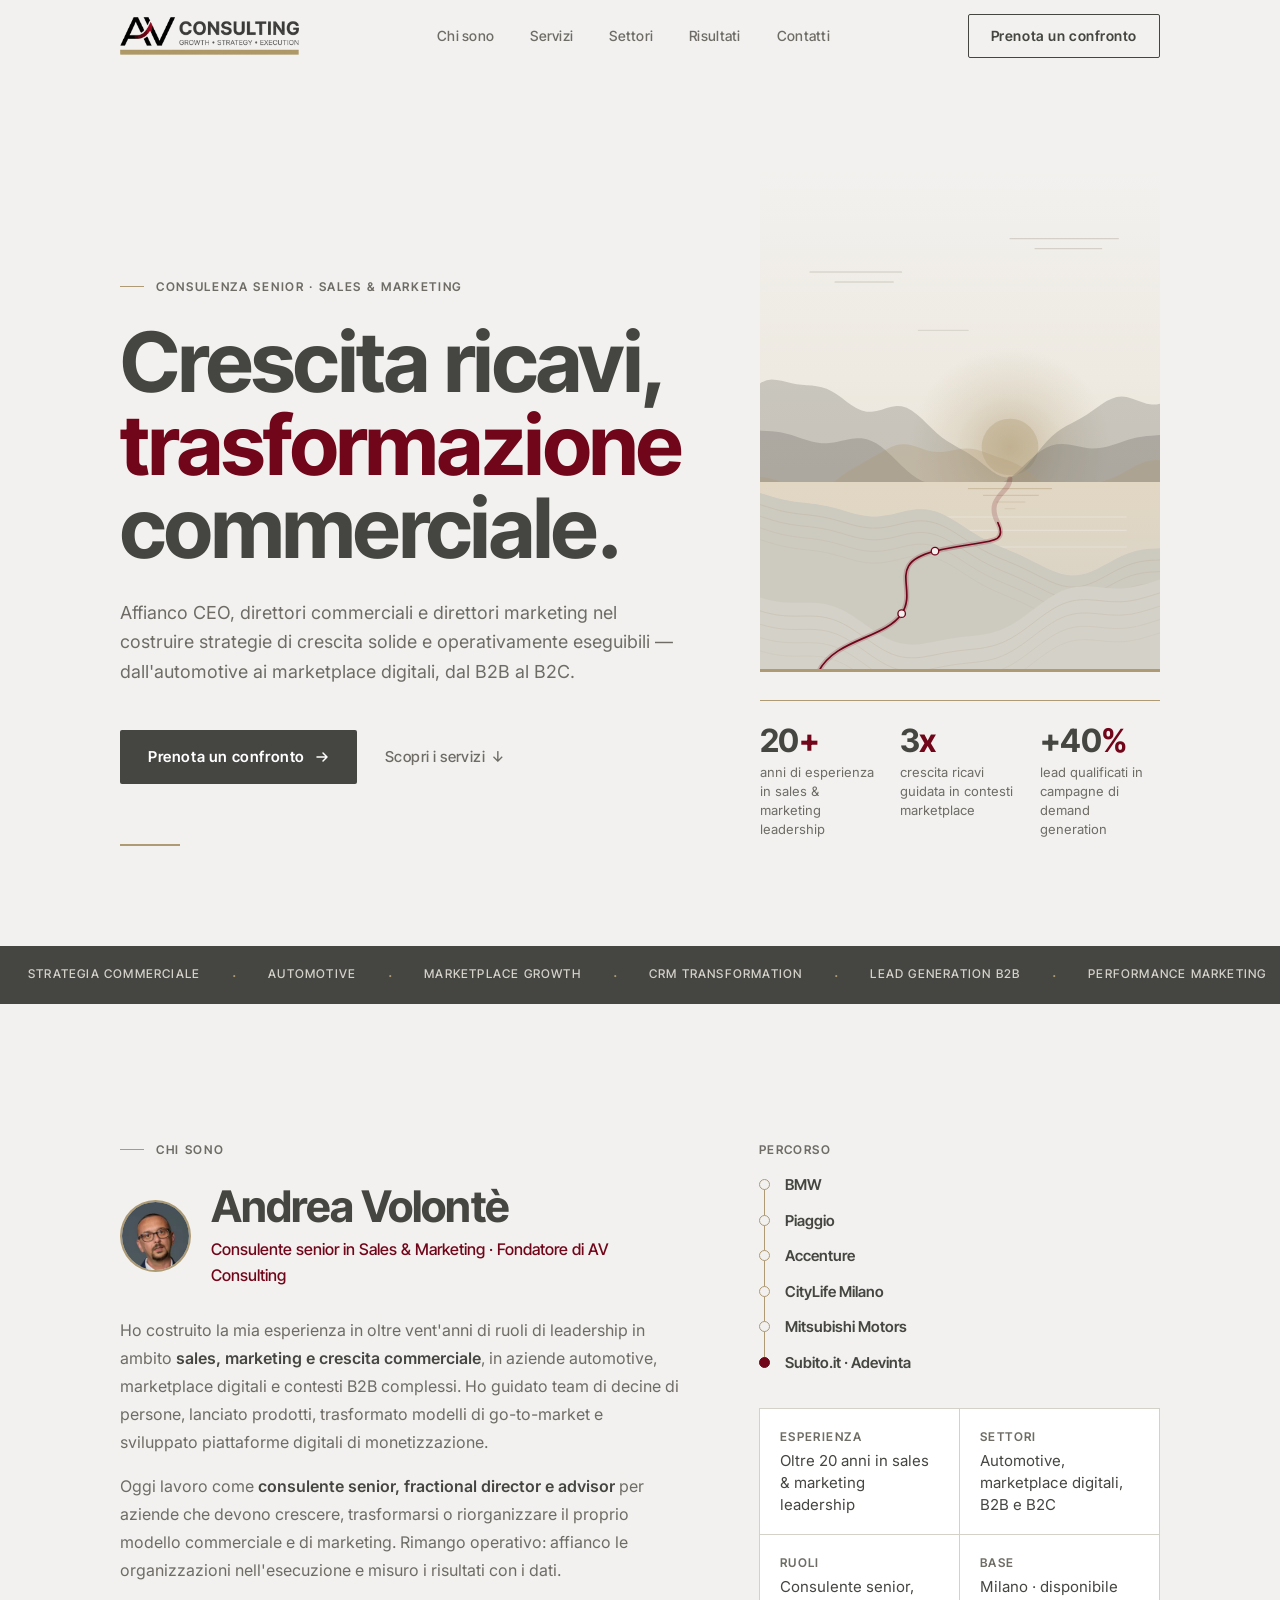
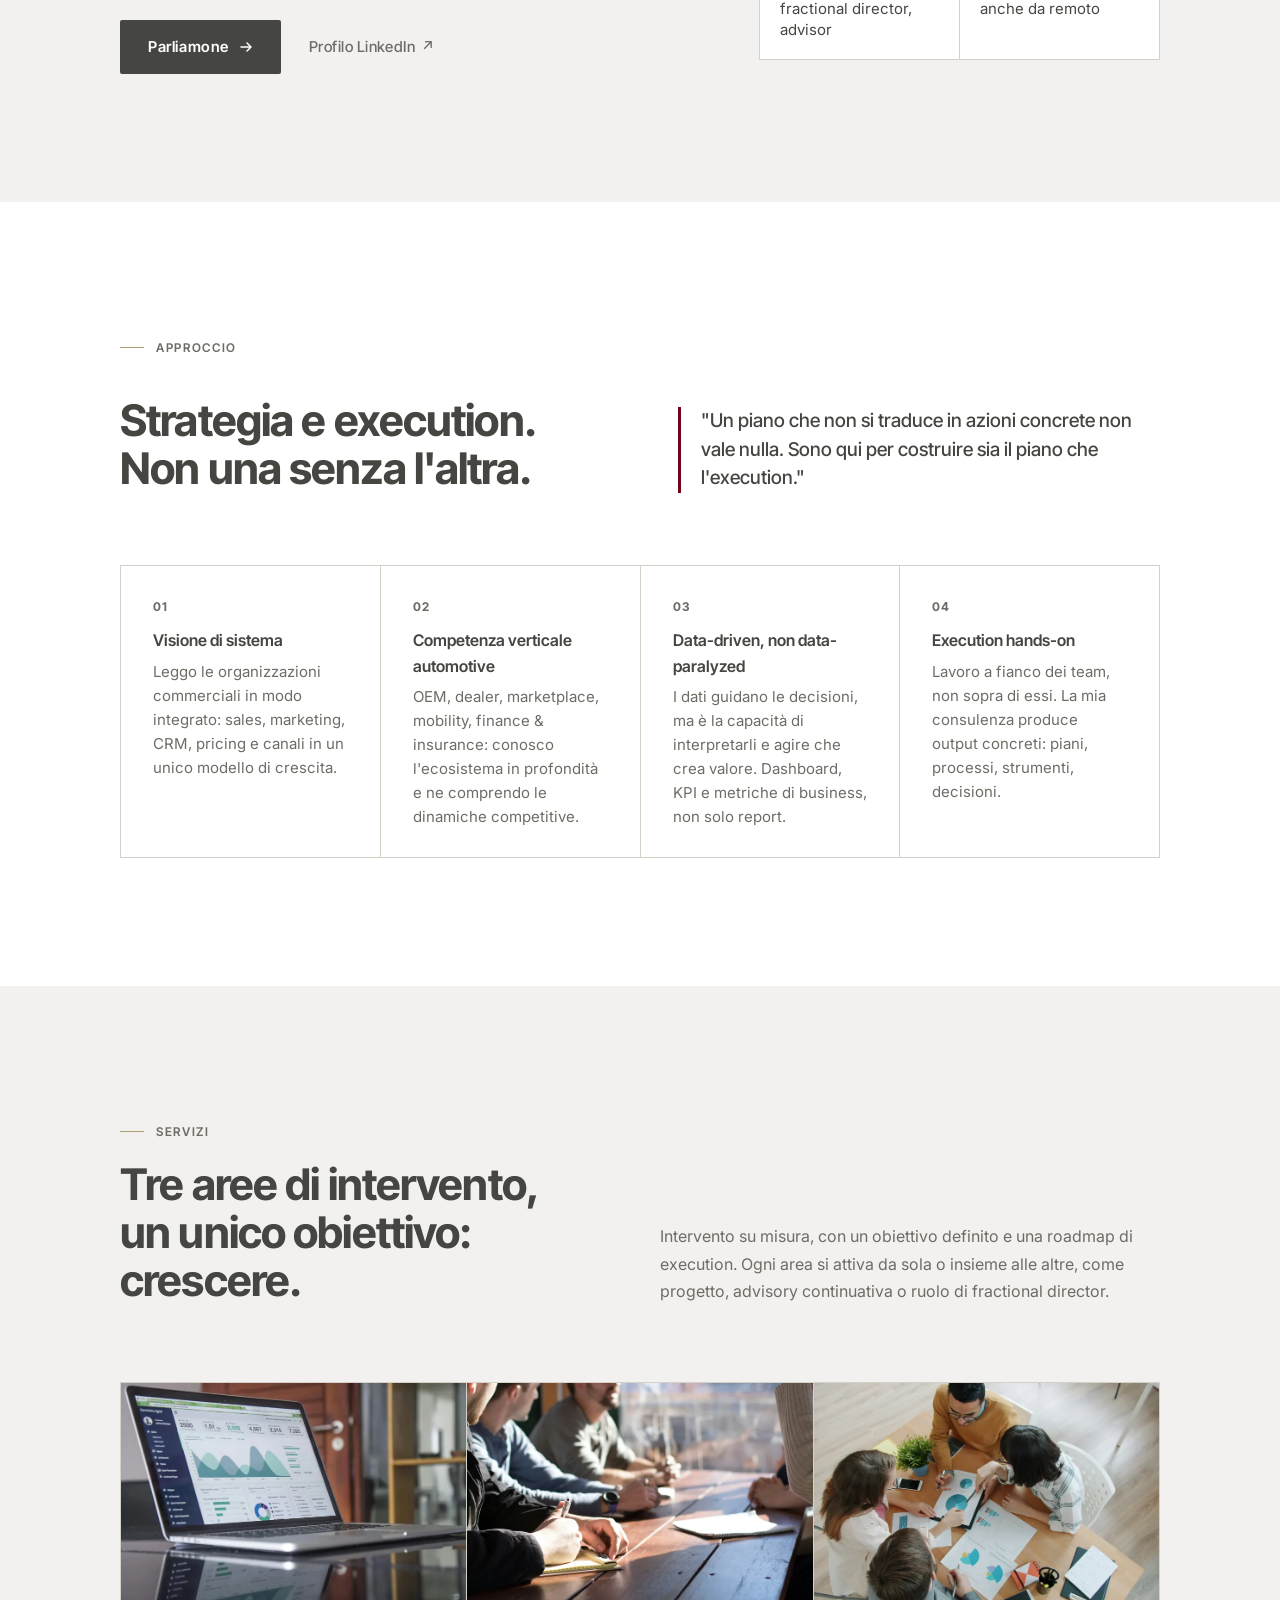
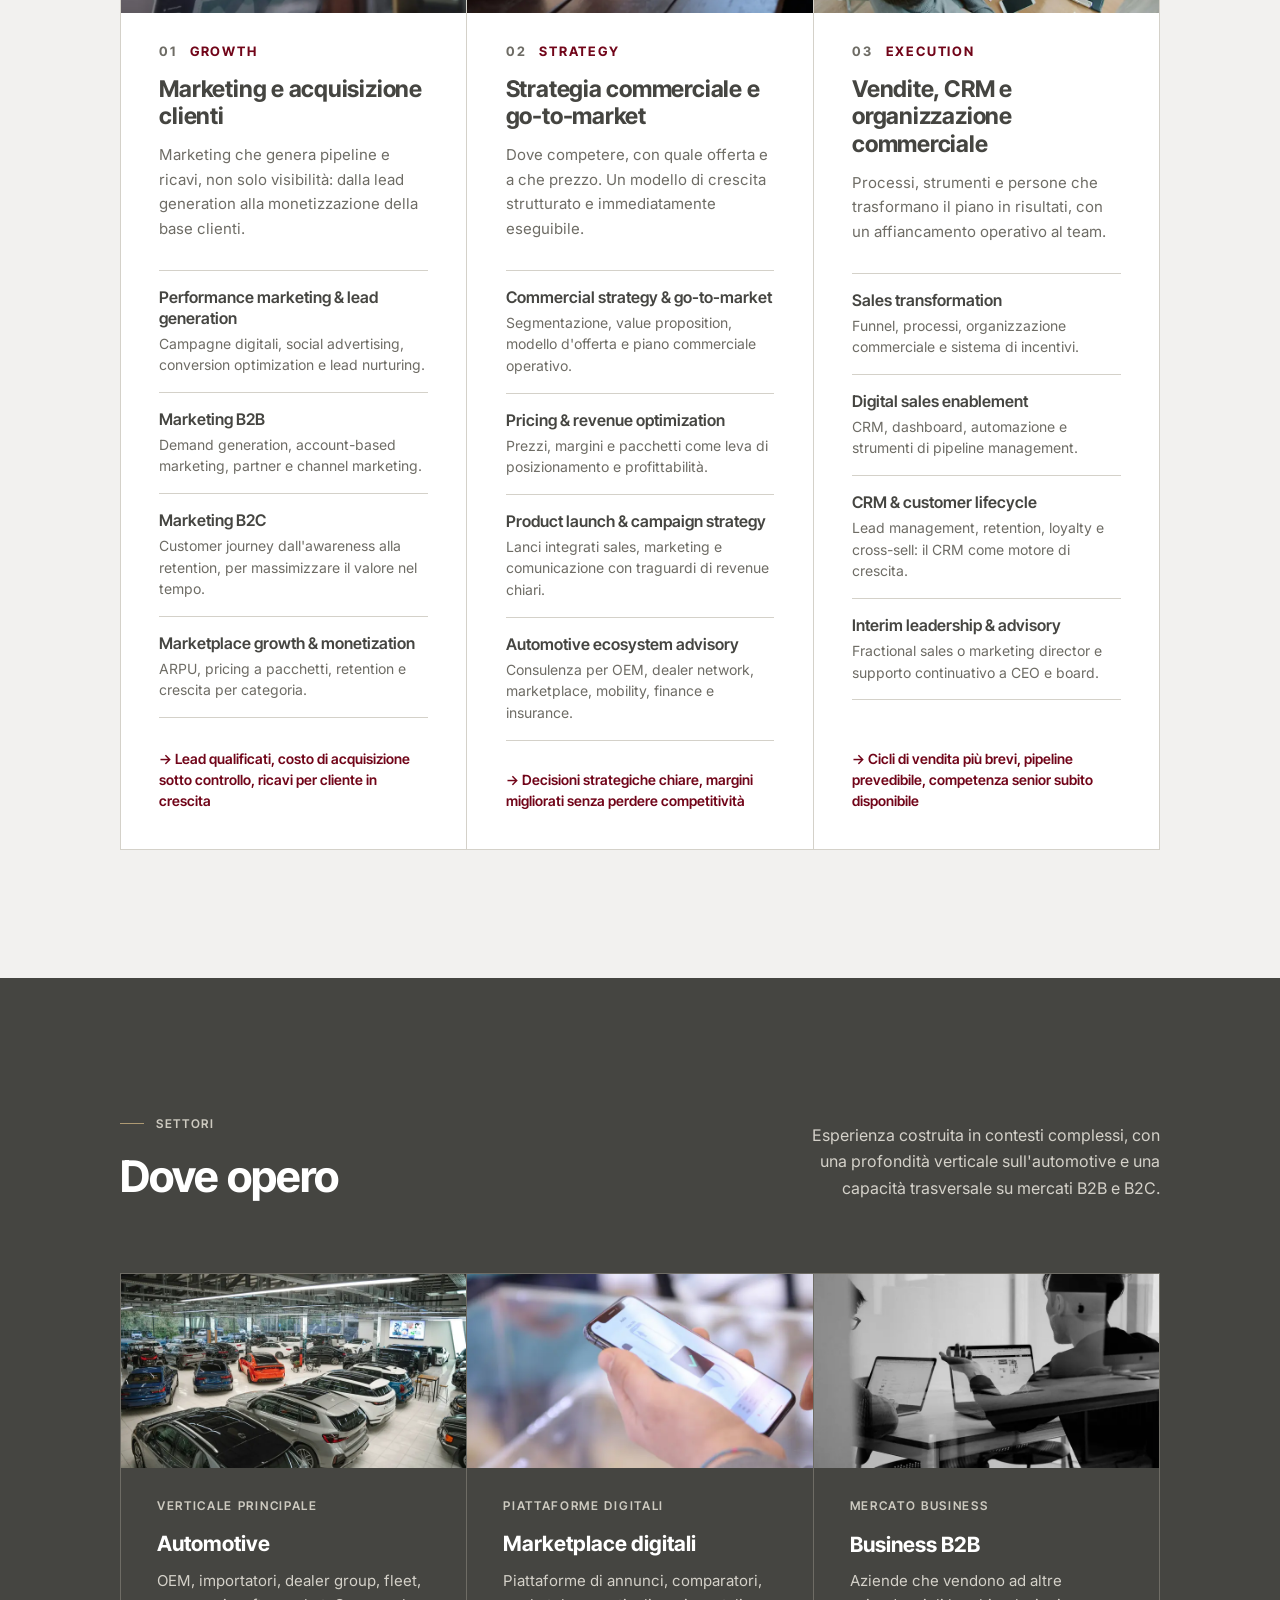
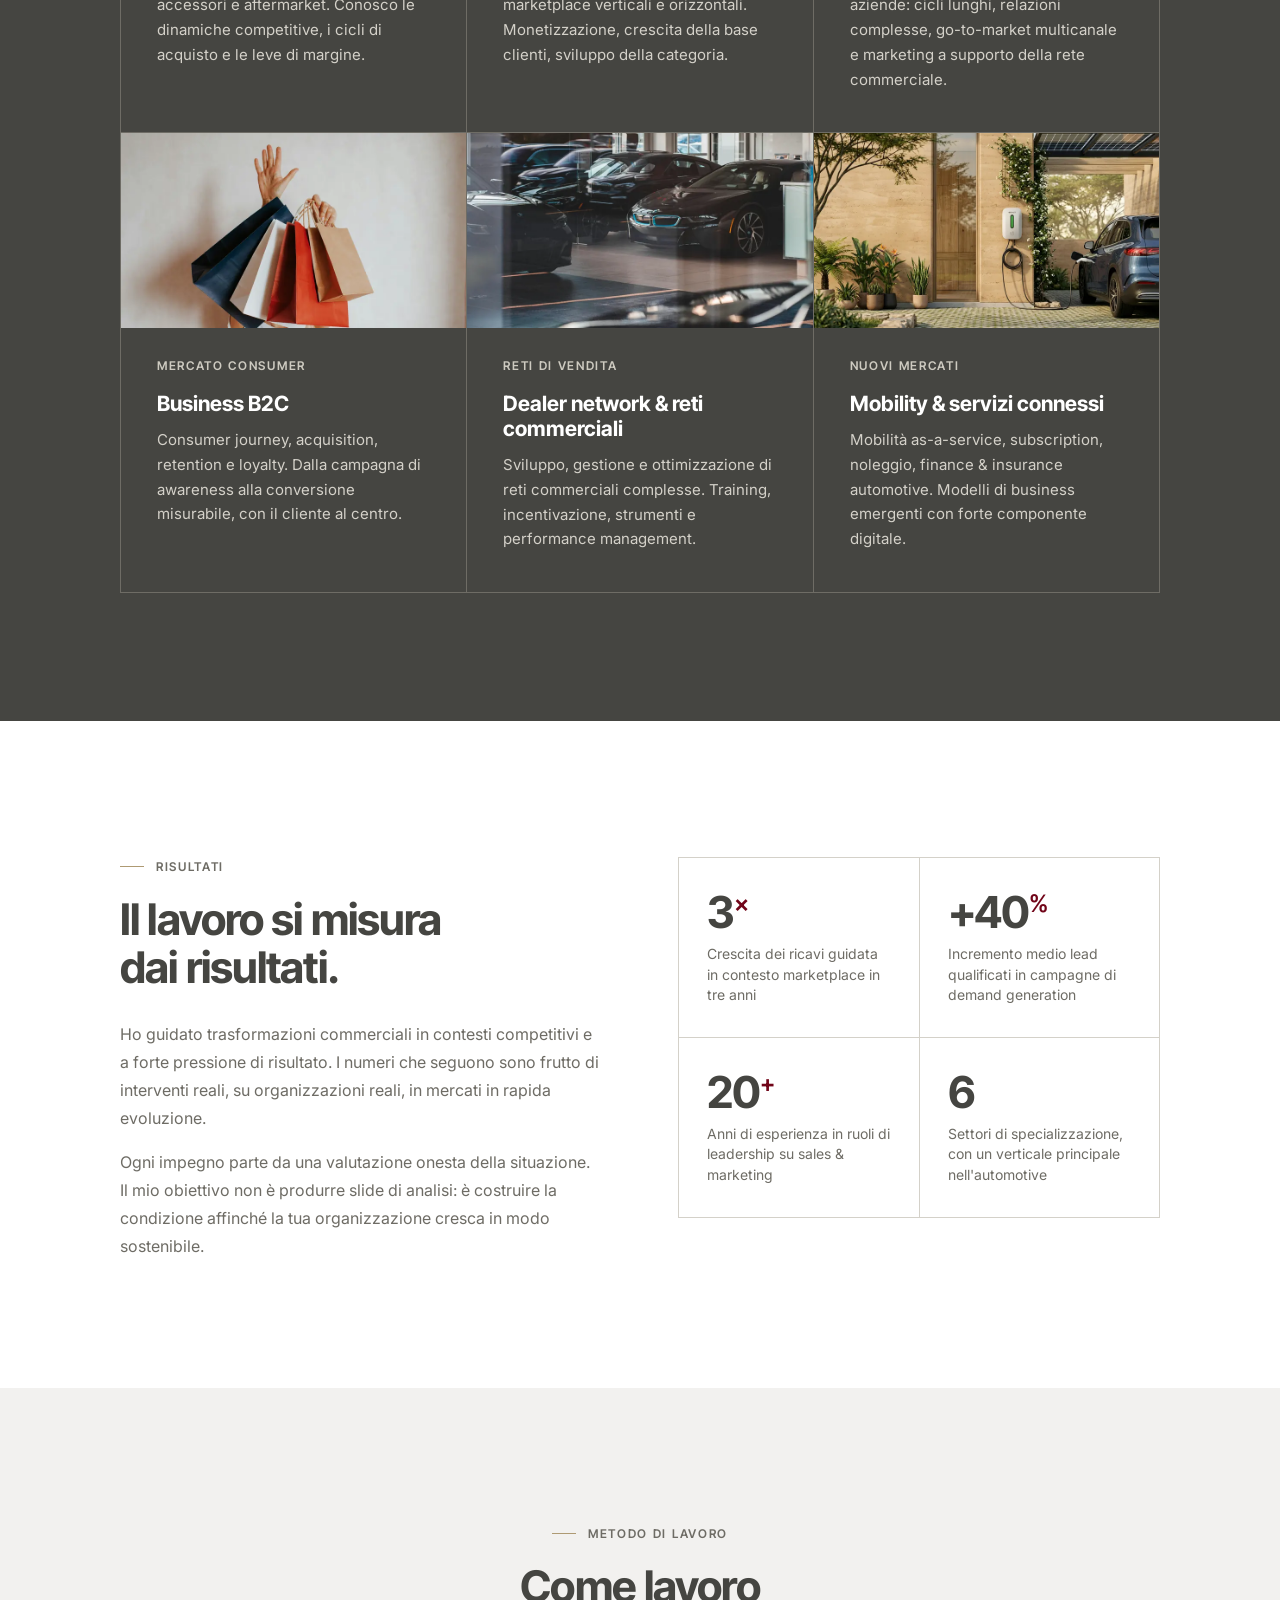
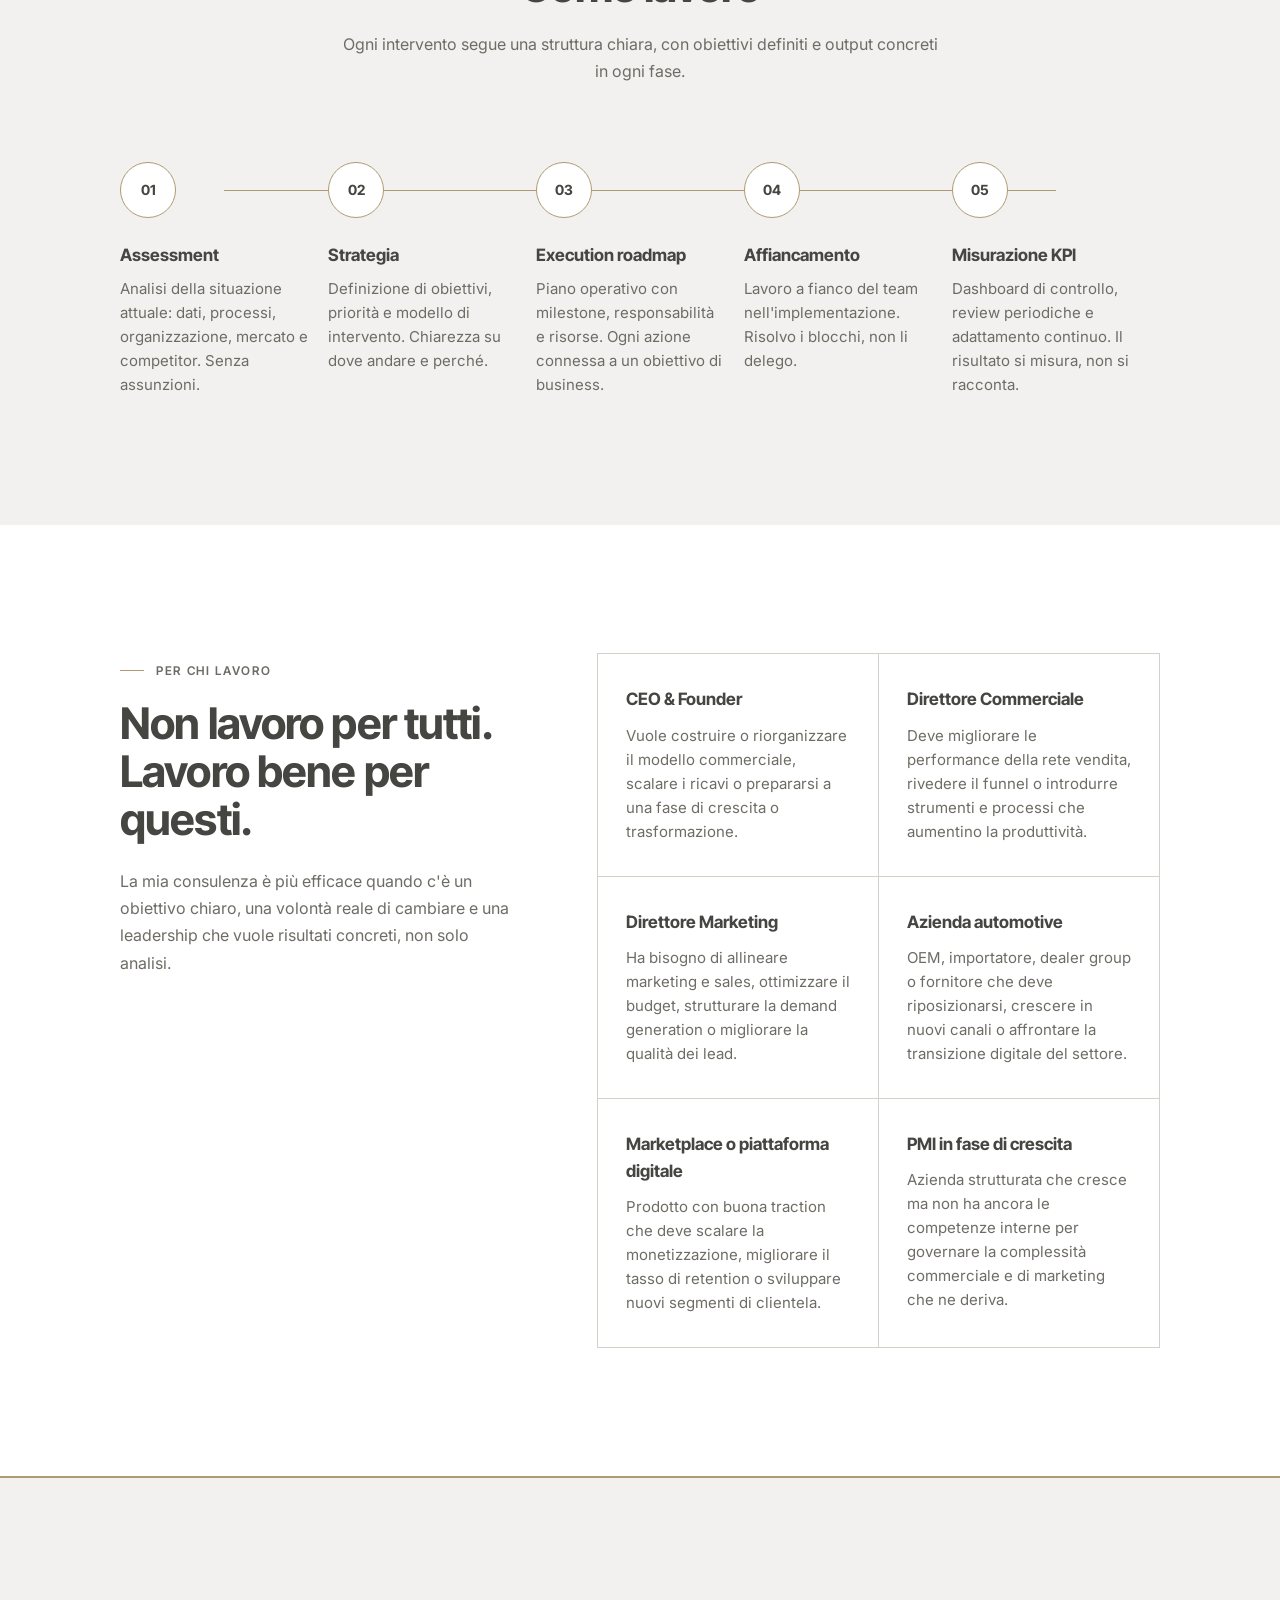
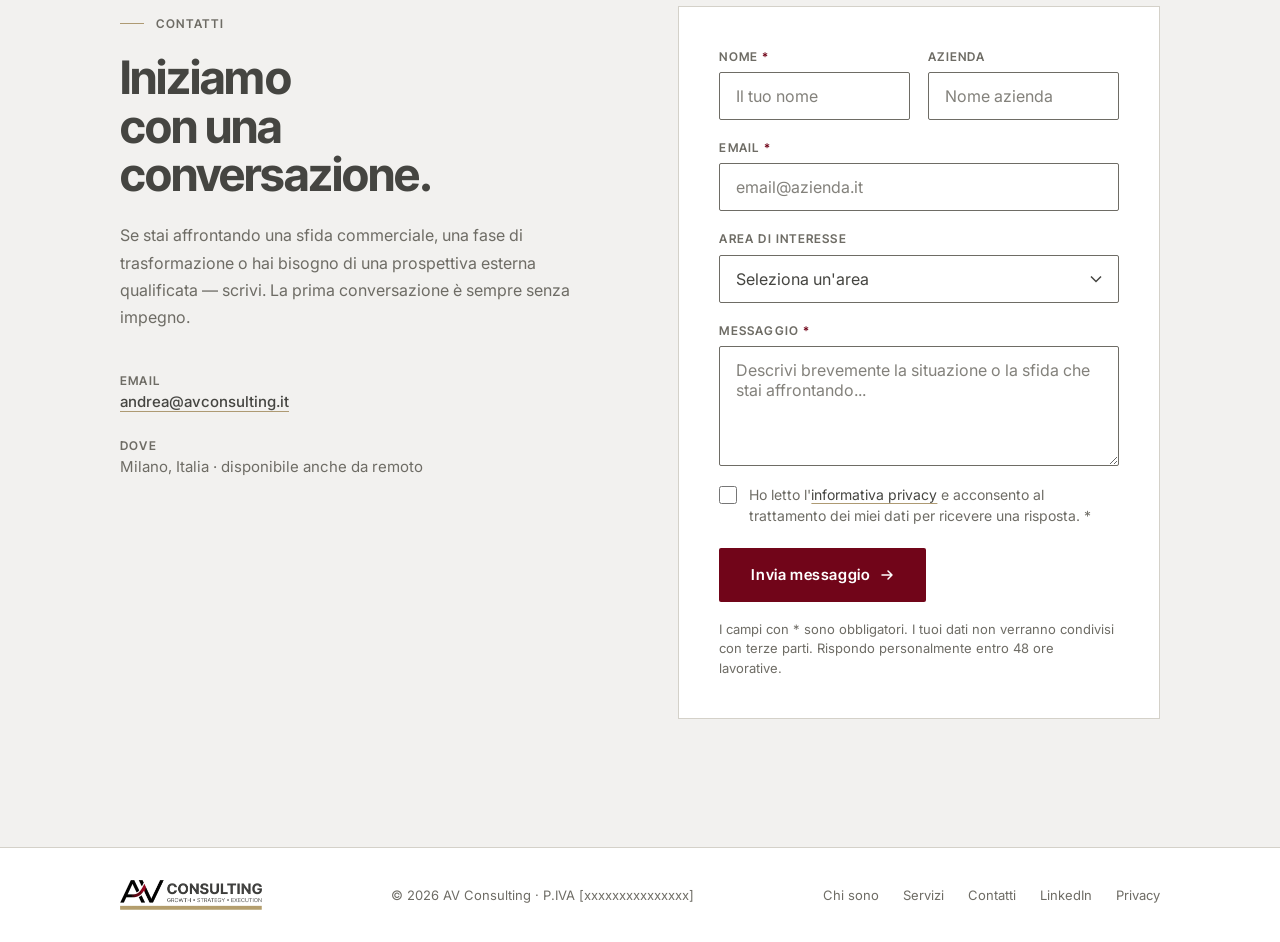
==== commit bef0a52c: "Hero: illustrazione di un paesaggio con percorso digitale - Nuova immagine dell'hero in SVG (16 KB):" ====
--- a/index.html
+++ b/index.html
@@ -141,12 +141,8 @@
         </div>
         <div class="hero__side">
           <figure class="media hero__media">
-            <picture>
-              <source type="image/webp" srcset="assets/img/hero-480.webp 480w, assets/img/hero-960.webp 960w" sizes="(max-width: 860px) 100vw, 400px">
-              <img src="assets/img/hero-480.jpg" srcset="assets/img/hero-480.jpg 480w, assets/img/hero-960.jpg 960w" sizes="(max-width: 860px) 100vw, 400px"
-                   width="480" height="600" fetchpriority="high" decoding="async"
-                   alt="Professionisti attorno a un tavolo di legno durante una riunione di lavoro, uno prende appunti su un taccuino">
-            </picture>
+            <img src="assets/img/hero-paesaggio.svg" width="480" height="600" fetchpriority="high"
+                 alt="Illustrazione di un paesaggio collinare con un lago all'alba, attraversato da un percorso digitale che conduce a una destinazione tranquilla">
           </figure>
           <div class="hero__stats">
             <div>
--- a/css/style.css
+++ b/css/style.css
@@ -1158,6 +1158,7 @@
 @media (max-width: 860px) {
   .hero__inner { grid-template-columns: 1fr; }
   .hero__media { aspect-ratio: 4 / 3; }
+  .hero__media img { object-position: 50% 80%; }
 }
 
 /* Segnaposto testuale da completare */
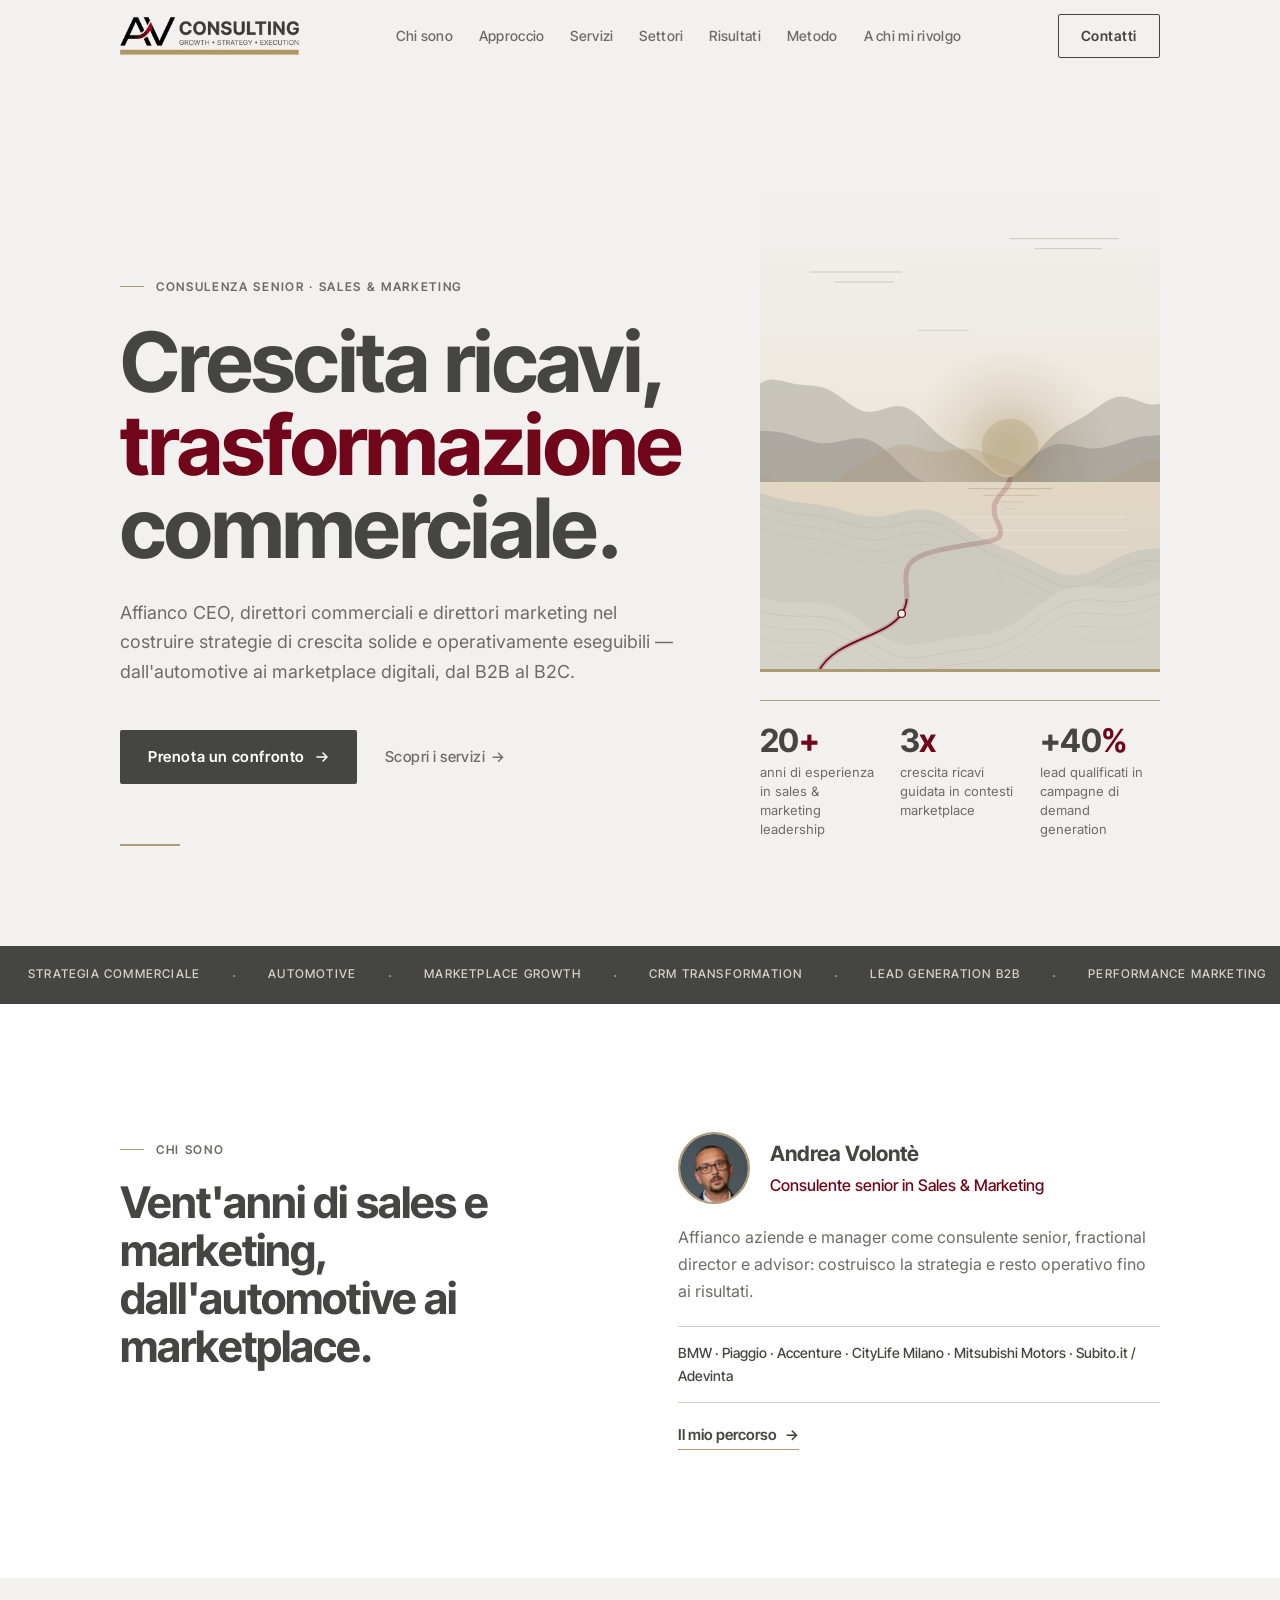
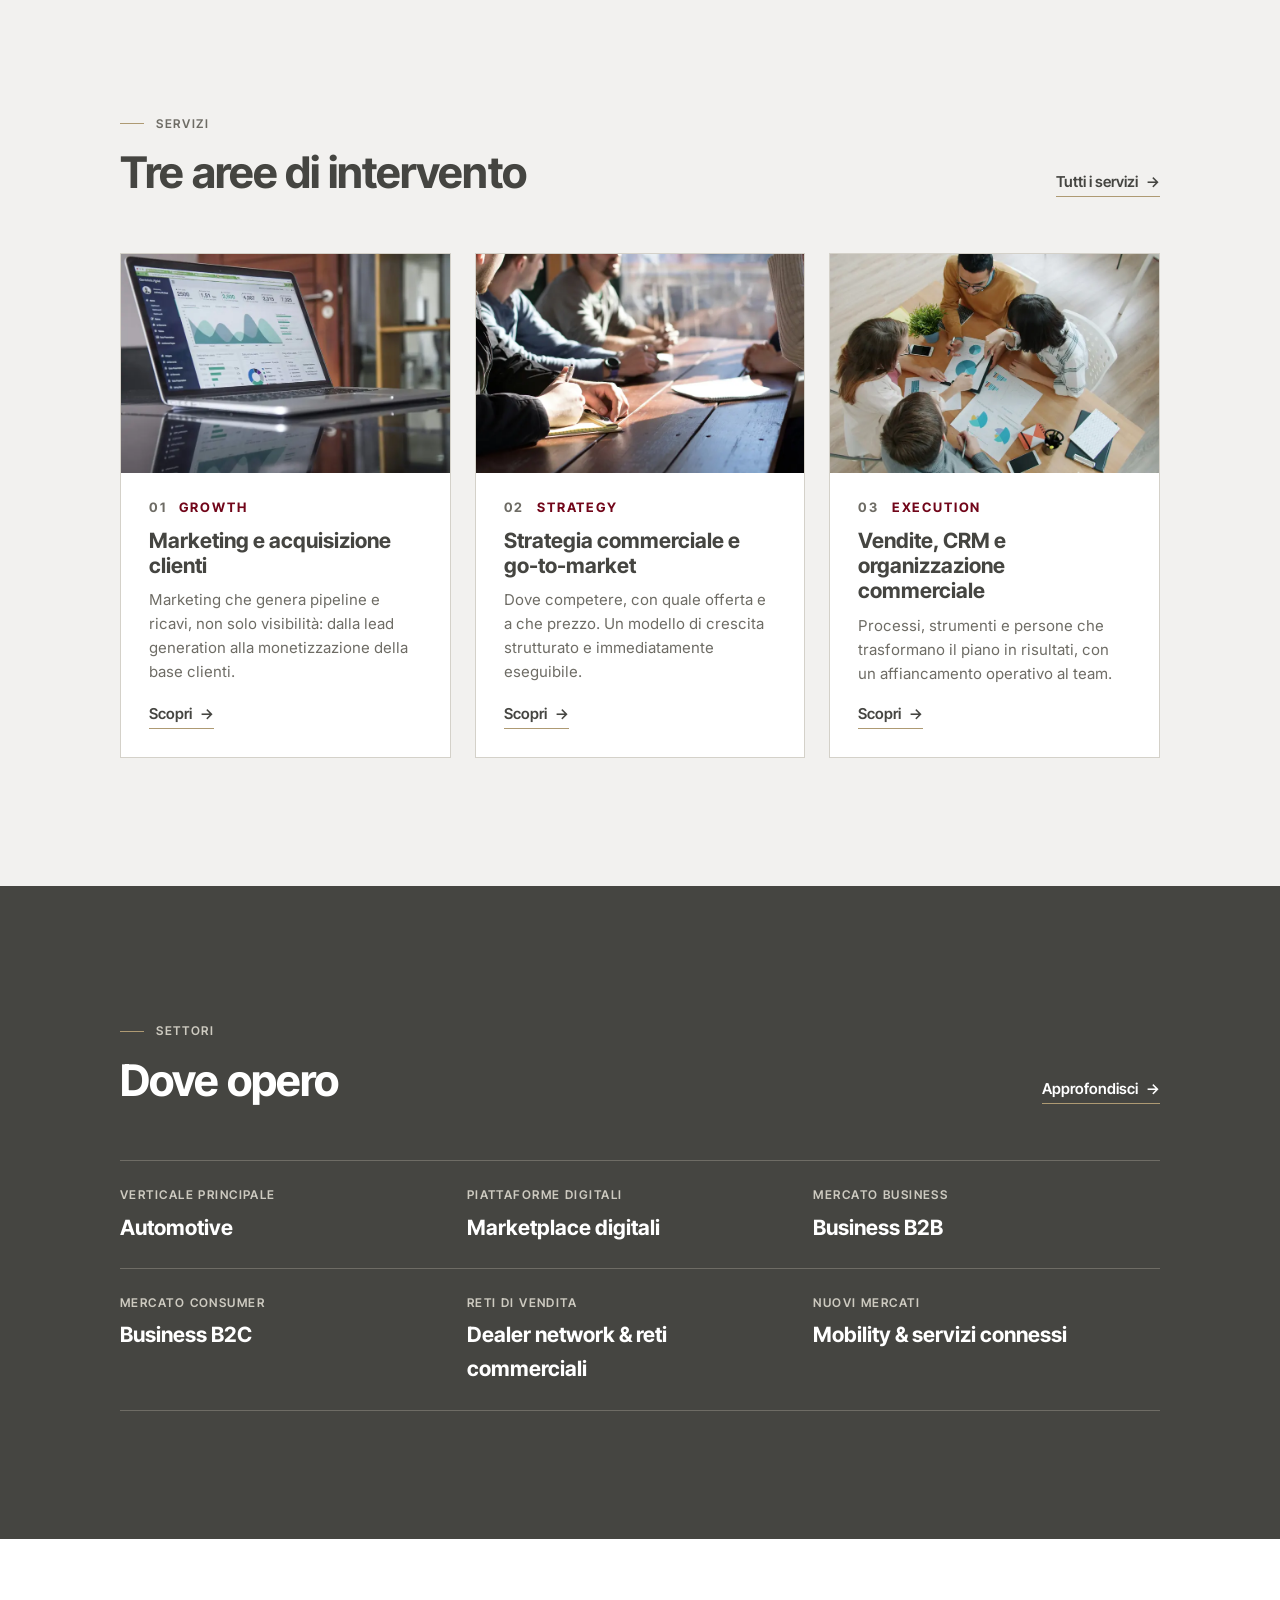
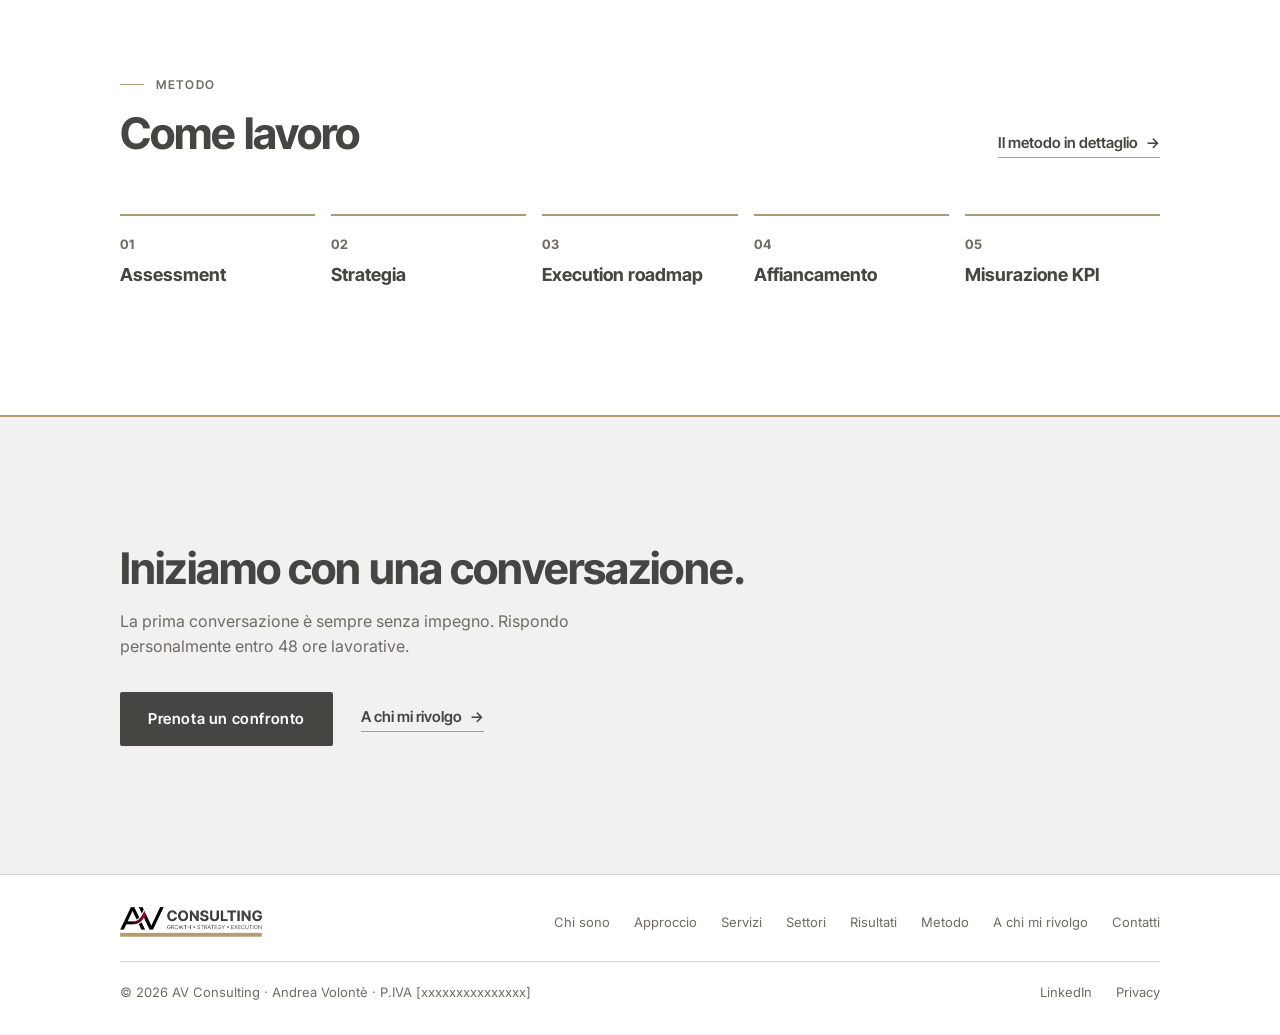
==== commit 639e8028: "Sito multipagina: home sintetica e otto pagine interne - Home asciutta: hero, sintesi di Chi sono, t" ====
--- a/index.html
+++ b/index.html
@@ -6,23 +6,19 @@
   <title>Andrea Volontè, consulente Sales e Marketing | AV Consulting</title>
   <meta name="description" content="Consulenza senior in sales, marketing e growth per aziende B2B e B2C: go-to-market, lead generation, CRM e sales transformation. Oltre 20 anni di esperienza, focus automotive e marketplace. Milano e da remoto.">
   <meta name="theme-color" content="#F2F1EF">
-  <meta name="robots" content="index, follow">
-  <!-- SEO: aggiornare il dominio se diverso da avconsulting.it -->
   <link rel="canonical" href="https://avconsulting.it/">
 
-  <!-- Anteprima per LinkedIn, WhatsApp e social -->
   <meta property="og:type" content="website">
   <meta property="og:locale" content="it_IT">
   <meta property="og:site_name" content="AV Consulting">
   <meta property="og:url" content="https://avconsulting.it/">
-  <meta property="og:title" content="AV Consulting — Growth. Strategy. Execution.">
-  <meta property="og:description" content="Consulenza senior in sales, marketing e growth: strategia commerciale, acquisizione clienti ed execution, con focus automotive e marketplace.">
+  <meta property="og:title" content="Andrea Volontè, consulente Sales e Marketing | AV Consulting">
+  <meta property="og:description" content="Consulenza senior in sales, marketing e growth per aziende B2B e B2C: go-to-market, lead generation, CRM e sales transformation. Oltre 20 anni di esperienza, focus automotive e marketplace. Milano e da remoto.">
   <meta property="og:image" content="https://avconsulting.it/assets/img/og-image.jpg">
   <meta property="og:image:width" content="1200">
   <meta property="og:image:height" content="630">
   <meta property="og:image:alt" content="Logo AV Consulting — Growth, Strategy, Execution">
   <meta name="twitter:card" content="summary_large_image">
-
   <!-- Dati strutturati per Google (schema.org) -->
   <script type="application/ld+json">
   {
@@ -75,44 +71,43 @@
 
   <a class="skip-link" href="#main">Vai al contenuto</a>
 
-  <!-- ═══════════════════════════════════════════════
-       NAVIGATION
-  ═══════════════════════════════════════════════ -->
   <header class="nav" id="nav">
     <div class="container">
       <div class="nav__inner">
-        <a href="#main" aria-label="AV Consulting — torna all'inizio">
+        <a href="index.html" aria-label="AV Consulting — Home">
           <img src="assets/img/logo-av-consulting.png" alt="AV Consulting" class="nav__logo" width="566" height="120">
         </a>
         <nav aria-label="Navigazione principale">
           <ul class="nav__links">
-            <li><a href="#about">Chi sono</a></li>
-            <li><a href="#services">Servizi</a></li>
-            <li><a href="#sectors">Settori</a></li>
-            <li><a href="#results">Risultati</a></li>
-            <li><a href="#contact">Contatti</a></li>
+            <li><a href="chi-sono.html">Chi sono</a></li>
+            <li><a href="approccio.html">Approccio</a></li>
+            <li><a href="servizi.html">Servizi</a></li>
+            <li><a href="settori.html">Settori</a></li>
+            <li><a href="risultati.html">Risultati</a></li>
+            <li><a href="metodo.html">Metodo</a></li>
+            <li><a href="a-chi-mi-rivolgo.html">A chi mi rivolgo</a></li>
           </ul>
         </nav>
-        <a href="#contact" class="nav__cta desktop">Prenota un confronto</a>
+        <a href="contatti.html" class="nav__cta desktop">Contatti</a>
         <button class="nav__burger" id="burgerBtn" aria-label="Apri menu" aria-expanded="false" aria-controls="mobileMenu">
           <span></span><span></span><span></span>
         </button>
       </div>
     </div>
     <nav class="nav__mobile" id="mobileMenu" aria-label="Menu mobile">
-      <a href="#about">Chi sono</a>
-      <a href="#services">Servizi</a>
-      <a href="#sectors">Settori</a>
-      <a href="#results">Risultati</a>
-      <a href="#contact">Prenota un confronto</a>
+      <a href="chi-sono.html">Chi sono</a>
+      <a href="approccio.html">Approccio</a>
+      <a href="servizi.html">Servizi</a>
+      <a href="settori.html">Settori</a>
+      <a href="risultati.html">Risultati</a>
+      <a href="metodo.html">Metodo</a>
+      <a href="a-chi-mi-rivolgo.html">A chi mi rivolgo</a>
+      <a href="contatti.html">Contatti</a>
     </nav>
   </header>
 
   <main id="main">
 
-  <!-- ═══════════════════════════════════════════════
-       HERO
-  ═══════════════════════════════════════════════ -->
   <section class="hero" aria-labelledby="heroHeading">
     <div class="container">
       <div class="hero__inner">
@@ -129,13 +124,13 @@
             ai marketplace digitali, dal B2B al B2C.
           </p>
           <div class="hero__actions">
-            <a href="#contact" class="btn-primary">
+            <a href="contatti.html" class="btn-primary">
               Prenota un confronto
               <svg width="14" height="14" fill="none" viewBox="0 0 14 14" aria-hidden="true">
                 <path d="M2 7h10M8 3l4 4-4 4" stroke="currentColor" stroke-width="1.5" stroke-linecap="round" stroke-linejoin="round"/>
               </svg>
             </a>
-            <a href="#services" class="btn-secondary">Scopri i servizi</a>
+            <a href="servizi.html" class="btn-secondary">Scopri i servizi</a>
           </div>
           <div class="hero__gold-line" aria-hidden="true"></div>
         </div>
@@ -163,9 +158,6 @@
     </div>
   </section>
 
-  <!-- ═══════════════════════════════════════════════
-       TICKER
-  ═══════════════════════════════════════════════ -->
   <div class="ticker" aria-hidden="true">
     <div class="ticker__track" id="tickerTrack">
       <span class="ticker__item">Strategia Commerciale</span><span class="ticker__sep">·</span>
@@ -191,617 +183,162 @@
     </div>
   </div>
 
-  <!-- ═══════════════════════════════════════════════
-       ABOUT
-  ═══════════════════════════════════════════════ -->
-  <section class="bio section-pad" id="about" aria-labelledby="aboutHeading">
-    <div class="container">
-      <div class="bio__inner">
-        <div class="bio__content">
-          <p class="label">Chi sono</p>
-          <div class="bio__head reveal">
-            <picture>
-              <source srcset="assets/img/andrea-avatar.webp" type="image/webp">
-              <img class="bio__avatar" src="assets/img/andrea-avatar.jpg" width="160" height="160" loading="lazy"
-                   alt="Andrea Volontè, fondatore di AV Consulting">
-            </picture>
-            <div>
-              <h2 class="section-heading bio__name" id="aboutHeading">Andrea Volontè</h2>
-              <p class="bio__role">Consulente senior in Sales &amp; Marketing · Fondatore di AV Consulting</p>
-            </div>
+  <!-- CHI SONO (sintesi) -->
+  <section class="home-intro section-pad" aria-labelledby="introHeading">
+    <div class="container home-intro__inner">
+      <div>
+        <p class="label">Chi sono</p>
+        <h2 class="section-heading reveal" id="introHeading">Vent'anni di sales e marketing,<br>dall'automotive ai marketplace.</h2>
+      </div>
+      <div class="home-intro__body reveal reveal-delay-1">
+        <div class="bio__head">
+          <picture>
+            <source srcset="assets/img/andrea-avatar.webp" type="image/webp">
+            <img class="bio__avatar" src="assets/img/andrea-avatar.jpg" width="160" height="160" loading="lazy" alt="Andrea Volontè, fondatore di AV Consulting">
+          </picture>
+          <div>
+            <p class="home-intro__name">Andrea Volontè</p>
+            <p class="bio__role">Consulente senior in Sales &amp; Marketing</p>
           </div>
-          <div class="bio__body reveal reveal-delay-1">
-            <p>
-              Ho costruito la mia esperienza in oltre vent'anni di ruoli di leadership in ambito
-              <strong>sales, marketing e crescita commerciale</strong>, in aziende automotive, marketplace
-              digitali e contesti B2B complessi. Ho guidato team di decine di persone, lanciato
-              prodotti, trasformato modelli di go-to-market e sviluppato piattaforme digitali
-              di monetizzazione.
-            </p>
-            <p>
-              Oggi lavoro come <strong>consulente senior, fractional director e advisor</strong> per aziende
-              che devono crescere, trasformarsi o riorganizzare il proprio modello commerciale
-              e di marketing. Rimango operativo: affianco le organizzazioni nell'esecuzione e
-              misuro i risultati con i dati.
-            </p>
-          </div>
-          <div class="bio__actions reveal reveal-delay-2">
-            <a href="#contact" class="btn-primary">
-              Parliamone
-              <svg width="14" height="14" fill="none" viewBox="0 0 14 14" aria-hidden="true">
-                <path d="M2 7h10M8 3l4 4-4 4" stroke="currentColor" stroke-width="1.5" stroke-linecap="round" stroke-linejoin="round"/>
-              </svg>
-            </a>
-            <a href="https://www.linkedin.com/in/andreavolonte" class="btn-secondary bio__linkedin" target="_blank" rel="noopener">Profilo LinkedIn</a>
-          </div>
-        </div>
-        <div class="bio__side">
-          <div class="bio__path reveal reveal-delay-1">
-            <h3 class="bio__path-title">Percorso</h3>
-            <ol class="timeline">
-              <li>
-                <p class="timeline__org">BMW</p>
-              </li>
-              <li>
-                <p class="timeline__org">Piaggio</p>
-              </li>
-              <li>
-                <p class="timeline__org">Accenture</p>
-              </li>
-              <li>
-                <p class="timeline__org">CityLife Milano</p>
-              </li>
-              <li>
-                <p class="timeline__org">Mitsubishi Motors</p>
-              </li>
-              <li class="timeline__current">
-                <p class="timeline__org">Subito.it · Adevinta</p>
-              </li>
-            </ol>
-          </div>
-          <dl class="bio__facts reveal reveal-delay-2">
-            <div>
-              <dt>Esperienza</dt>
-              <dd>Oltre 20 anni in sales &amp; marketing leadership</dd>
-            </div>
-            <div>
-              <dt>Settori</dt>
-              <dd>Automotive, marketplace digitali, B2B e B2C</dd>
-            </div>
-            <div>
-              <dt>Ruoli</dt>
-              <dd>Consulente senior, fractional director, advisor</dd>
-            </div>
-            <div>
-              <dt>Base</dt>
-              <dd>Milano · disponibile anche da remoto</dd>
-            </div>
-          </dl>
-        </div>
-      </div>
-    </div>
-  </section>
-
-  <!-- ═══════════════════════════════════════════════
-       APPROCCIO
-  ═══════════════════════════════════════════════ -->
-  <section class="about section-pad" id="approach" aria-labelledby="approachHeading">
-    <div class="container">
-      <div class="about__inner">
-        <div>
-          <p class="label about__eyebrow">Approccio</p>
-          <h2 class="section-heading about__heading reveal" id="approachHeading">
-            Strategia e execution.<br>Non una senza l'altra.
-          </h2>
-        </div>
-        <blockquote class="about__quote reveal reveal-delay-1">
-          <p>
-            "Un piano che non si traduce in azioni concrete non vale nulla.
-            Sono qui per costruire sia il piano che l'execution."
-          </p>
-        </blockquote>
-      </div>
-        <div class="about__pillars reveal">
-          <div class="about__pillar">
-            <span class="about__pillar-num">01</span>
-            <div>
-              <p class="about__pillar-title">Visione di sistema</p>
-              <p class="about__pillar-desc">Leggo le organizzazioni commerciali in modo integrato: sales, marketing, CRM, pricing e canali in un unico modello di crescita.</p>
-            </div>
-          </div>
-          <div class="about__pillar">
-            <span class="about__pillar-num">02</span>
-            <div>
-              <p class="about__pillar-title">Competenza verticale automotive</p>
-              <p class="about__pillar-desc">OEM, dealer, marketplace, mobility, finance &amp; insurance: conosco l'ecosistema in profondità e ne comprendo le dinamiche competitive.</p>
-            </div>
-          </div>
-          <div class="about__pillar">
-            <span class="about__pillar-num">03</span>
-            <div>
-              <p class="about__pillar-title">Data-driven, non data-paralyzed</p>
-              <p class="about__pillar-desc">I dati guidano le decisioni, ma è la capacità di interpretarli e agire che crea valore. Dashboard, KPI e metriche di business, non solo report.</p>
-            </div>
-          </div>
-          <div class="about__pillar">
-            <span class="about__pillar-num">04</span>
-            <div>
-              <p class="about__pillar-title">Execution hands-on</p>
-              <p class="about__pillar-desc">Lavoro a fianco dei team, non sopra di essi. La mia consulenza produce output concreti: piani, processi, strumenti, decisioni.</p>
-            </div>
-          </div>
-        </div>
-    </div>
-  </section>
-
-  <!-- ═══════════════════════════════════════════════
-       SERVICES
-  ═══════════════════════════════════════════════ -->
-  <section class="services section-pad" id="services" aria-labelledby="servicesHeading">
-    <div class="container">
-      <div class="services__header">
+        </div>
+        <p>Affianco aziende e manager come consulente senior, fractional director e advisor: costruisco la strategia e resto operativo fino ai risultati.</p>
+        <p class="home-intro__path">BMW · Piaggio · Accenture · CityLife Milano · Mitsubishi Motors · Subito.it / Adevinta</p>
+        <a class="link-arrow" href="chi-sono.html">Il mio percorso</a>
+      </div>
+    </div>
+  </section>
+
+  <!-- SERVIZI (sintesi) -->
+  <section class="home-services section-pad" aria-labelledby="homeServicesHeading">
+    <div class="container">
+      <div class="home-head">
         <div>
           <p class="label">Servizi</p>
-          <h2 class="section-heading services__heading reveal" id="servicesHeading">
-            Tre aree di intervento,<br>un unico obiettivo: crescere.
-          </h2>
-        </div>
-        <p class="services__intro reveal reveal-delay-1">
-          Intervento su misura, con un obiettivo definito e una roadmap di execution.
-          Ogni area si attiva da sola o insieme alle altre, come progetto, advisory continuativa
-          o ruolo di fractional director.
-        </p>
-      </div>
-
-      <div class="service-areas">
-
-        <article class="service-area reveal" id="growth" aria-labelledby="areaGrowth">
-          <figure class="media media--3x2 service-area__media">
+          <h2 class="section-heading reveal" id="homeServicesHeading">Tre aree di intervento</h2>
+        </div>
+        <a class="link-arrow" href="servizi.html">Tutti i servizi</a>
+      </div>
+      <div class="home-areas">
+        <a class="home-area reveal" href="servizi.html#growth">
+          <figure class="media media--3x2">
             <picture>
               <source srcset="assets/img/area-growth.webp" type="image/webp">
               <img src="assets/img/area-growth.jpg" width="800" height="533" loading="lazy" decoding="async"
                    alt="Laptop su una scrivania con una dashboard di analisi delle campagne e dei risultati di vendita">
             </picture>
           </figure>
-          <p class="service-area__tag"><span aria-hidden="true">01</span> Growth</p>
-          <h3 class="service-area__title" id="areaGrowth">Marketing e acquisizione clienti</h3>
-          <p class="service-area__desc">Marketing che genera pipeline e ricavi, non solo visibilità: dalla lead generation alla monetizzazione della base clienti.</p>
-          <ul class="service-area__list">
-            <li>
-              <h4>Performance marketing &amp; lead generation</h4>
-              <p>Campagne digitali, social advertising, conversion optimization e lead nurturing.</p>
-            </li>
-            <li>
-              <h4>Marketing B2B</h4>
-              <p>Demand generation, account-based marketing, partner e channel marketing.</p>
-            </li>
-            <li>
-              <h4>Marketing B2C</h4>
-              <p>Customer journey dall'awareness alla retention, per massimizzare il valore nel tempo.</p>
-            </li>
-            <li>
-              <h4>Marketplace growth &amp; monetization</h4>
-              <p>ARPU, pricing a pacchetti, retention e crescita per categoria.</p>
-            </li>
-          </ul>
-          <p class="service-area__benefit">→ Lead qualificati, costo di acquisizione sotto controllo, ricavi per cliente in crescita</p>
-        </article>
-
-        <article class="service-area reveal reveal-delay-1" id="strategy" aria-labelledby="areaStrategy">
-          <figure class="media media--3x2 service-area__media">
+          <span class="service-area__tag"><span aria-hidden="true">01</span> Growth</span>
+          <span class="home-area__title">Marketing e acquisizione clienti</span>
+          <span class="home-area__desc">Marketing che genera pipeline e ricavi, non solo visibilità: dalla lead generation alla monetizzazione della base clienti.</span>
+          <span class="link-arrow">Scopri</span>
+        </a>
+        <a class="home-area reveal" href="servizi.html#strategy">
+          <figure class="media media--3x2">
             <picture>
               <source srcset="assets/img/area-strategy.webp" type="image/webp">
               <img src="assets/img/area-strategy.jpg" width="800" height="533" loading="lazy" decoding="async"
                    alt="Professionisti attorno a un tavolo di legno durante una riunione di pianificazione, con appunti e documenti">
             </picture>
           </figure>
-          <p class="service-area__tag"><span aria-hidden="true">02</span> Strategy</p>
-          <h3 class="service-area__title" id="areaStrategy">Strategia commerciale e go-to-market</h3>
-          <p class="service-area__desc">Dove competere, con quale offerta e a che prezzo. Un modello di crescita strutturato e immediatamente eseguibile.</p>
-          <ul class="service-area__list">
-            <li>
-              <h4>Commercial strategy &amp; go-to-market</h4>
-              <p>Segmentazione, value proposition, modello d'offerta e piano commerciale operativo.</p>
-            </li>
-            <li>
-              <h4>Pricing &amp; revenue optimization</h4>
-              <p>Prezzi, margini e pacchetti come leva di posizionamento e profittabilità.</p>
-            </li>
-            <li>
-              <h4>Product launch &amp; campaign strategy</h4>
-              <p>Lanci integrati sales, marketing e comunicazione con traguardi di revenue chiari.</p>
-            </li>
-            <li>
-              <h4>Automotive ecosystem advisory</h4>
-              <p>Consulenza per OEM, dealer network, marketplace, mobility, finance e insurance.</p>
-            </li>
-          </ul>
-          <p class="service-area__benefit">→ Decisioni strategiche chiare, margini migliorati senza perdere competitività</p>
-        </article>
-
-        <article class="service-area reveal reveal-delay-2" id="execution" aria-labelledby="areaExecution">
-          <figure class="media media--3x2 service-area__media">
+          <span class="service-area__tag"><span aria-hidden="true">02</span> Strategy</span>
+          <span class="home-area__title">Strategia commerciale e go-to-market</span>
+          <span class="home-area__desc">Dove competere, con quale offerta e a che prezzo. Un modello di crescita strutturato e immediatamente eseguibile.</span>
+          <span class="link-arrow">Scopri</span>
+        </a>
+        <a class="home-area reveal" href="servizi.html#execution">
+          <figure class="media media--3x2">
             <picture>
               <source srcset="assets/img/area-execution.webp" type="image/webp">
               <img src="assets/img/area-execution.jpg" width="800" height="533" loading="lazy" decoding="async"
                    alt="Team al lavoro attorno a un tavolo con grafici, report e dispositivi, visto dall'alto">
             </picture>
           </figure>
-          <p class="service-area__tag"><span aria-hidden="true">03</span> Execution</p>
-          <h3 class="service-area__title" id="areaExecution">Vendite, CRM e organizzazione commerciale</h3>
-          <p class="service-area__desc">Processi, strumenti e persone che trasformano il piano in risultati, con un affiancamento operativo al team.</p>
-          <ul class="service-area__list">
-            <li>
-              <h4>Sales transformation</h4>
-              <p>Funnel, processi, organizzazione commerciale e sistema di incentivi.</p>
-            </li>
-            <li>
-              <h4>Digital sales enablement</h4>
-              <p>CRM, dashboard, automazione e strumenti di pipeline management.</p>
-            </li>
-            <li>
-              <h4>CRM &amp; customer lifecycle</h4>
-              <p>Lead management, retention, loyalty e cross-sell: il CRM come motore di crescita.</p>
-            </li>
-            <li>
-              <h4>Interim leadership &amp; advisory</h4>
-              <p>Fractional sales o marketing director e supporto continuativo a CEO e board.</p>
-            </li>
-          </ul>
-          <p class="service-area__benefit">→ Cicli di vendita più brevi, pipeline prevedibile, competenza senior subito disponibile</p>
-        </article>
-
-      </div>
-    </div>
-  </section>
-
-  <!-- ═══════════════════════════════════════════════
-       SECTORS
-  ═══════════════════════════════════════════════ -->
-  <section class="sectors section-pad on-dark" id="sectors" aria-labelledby="sectorsHeading">
-    <div class="container">
-      <div class="sectors__header">
+          <span class="service-area__tag"><span aria-hidden="true">03</span> Execution</span>
+          <span class="home-area__title">Vendite, CRM e organizzazione commerciale</span>
+          <span class="home-area__desc">Processi, strumenti e persone che trasformano il piano in risultati, con un affiancamento operativo al team.</span>
+          <span class="link-arrow">Scopri</span>
+        </a>
+      </div>
+    </div>
+  </section>
+
+  <!-- SETTORI (sintesi) -->
+  <section class="home-sectors section-pad on-dark" aria-labelledby="homeSectorsHeading">
+    <div class="container">
+      <div class="home-head">
         <div>
           <p class="label">Settori</p>
-          <h2 class="section-heading sectors__heading reveal" id="sectorsHeading">
-            Dove opero
-          </h2>
-        </div>
-        <p class="sectors__sub reveal reveal-delay-1">
-          Esperienza costruita in contesti complessi, con una profondità verticale
-          sull'automotive e una capacità trasversale su mercati B2B e B2C.
-        </p>
-      </div>
-      <div class="sectors__grid">
-        <div class="sector-card reveal">
-          <figure class="media media--16x9 sector-card__media">
-            <picture>
-              <source srcset="assets/img/settore-automotive.webp" type="image/webp">
-              <img src="assets/img/settore-automotive.jpg" width="800" height="450" loading="lazy" decoding="async"
-                   alt="Showroom di automobili con numerose vetture esposte sotto un'ampia copertura industriale">
-            </picture>
-          </figure>
-          <p class="sector-card__tag">Verticale principale</p>
-          <h3 class="sector-card__title">Automotive</h3>
-          <p class="sector-card__desc">OEM, importatori, dealer group, fleet, accessori e aftermarket. Conosco le dinamiche competitive, i cicli di acquisto e le leve di margine.</p>
-        </div>
-        <div class="sector-card reveal reveal-delay-1">
-          <figure class="media media--16x9 sector-card__media">
-            <picture>
-              <source srcset="assets/img/settore-marketplace.webp" type="image/webp">
-              <img src="assets/img/settore-marketplace.jpg" width="800" height="450" loading="lazy" decoding="async"
-                   alt="Mano che tiene uno smartphone mentre consulta un'app">
-            </picture>
-          </figure>
-          <p class="sector-card__tag">Piattaforme digitali</p>
-          <h3 class="sector-card__title">Marketplace digitali</h3>
-          <p class="sector-card__desc">Piattaforme di annunci, comparatori, marketplace verticali e orizzontali. Monetizzazione, crescita della base clienti, sviluppo della categoria.</p>
-        </div>
-        <div class="sector-card reveal reveal-delay-2">
-          <figure class="media media--16x9 sector-card__media">
-            <picture>
-              <source srcset="assets/img/settore-b2b.webp" type="image/webp">
-              <img src="assets/img/settore-b2b.jpg" width="800" height="450" loading="lazy" decoding="async"
-                   alt="Due professionisti al lavoro con i laptop in un ufficio, in bianco e nero">
-            </picture>
-          </figure>
-          <p class="sector-card__tag">Mercato business</p>
-          <h3 class="sector-card__title">Business B2B</h3>
-          <p class="sector-card__desc">Aziende che vendono ad altre aziende: cicli lunghi, relazioni complesse, go-to-market multicanale e marketing a supporto della rete commerciale.</p>
-        </div>
-        <div class="sector-card reveal reveal-delay-1">
-          <figure class="media media--16x9 sector-card__media">
-            <picture>
-              <source srcset="assets/img/settore-b2c.webp" type="image/webp">
-              <img src="assets/img/settore-b2c.jpg" width="800" height="450" loading="lazy" decoding="async"
-                   alt="Persona che solleva diverse borse della spesa colorate">
-            </picture>
-          </figure>
-          <p class="sector-card__tag">Mercato consumer</p>
-          <h3 class="sector-card__title">Business B2C</h3>
-          <p class="sector-card__desc">Consumer journey, acquisition, retention e loyalty. Dalla campagna di awareness alla conversione misurabile, con il cliente al centro.</p>
-        </div>
-        <div class="sector-card reveal reveal-delay-2">
-          <figure class="media media--16x9 sector-card__media">
-            <picture>
-              <source srcset="assets/img/settore-dealer.webp" type="image/webp">
-              <img src="assets/img/settore-dealer.jpg" width="800" height="450" loading="lazy" decoding="async"
-                   alt="Auto esposte all'interno di una concessionaria, viste attraverso la vetrata">
-            </picture>
-          </figure>
-          <p class="sector-card__tag">Reti di vendita</p>
-          <h3 class="sector-card__title">Dealer network &amp; reti commerciali</h3>
-          <p class="sector-card__desc">Sviluppo, gestione e ottimizzazione di reti commerciali complesse. Training, incentivazione, strumenti e performance management.</p>
-        </div>
-        <div class="sector-card reveal reveal-delay-3">
-          <figure class="media media--16x9 sector-card__media">
-            <picture>
-              <source srcset="assets/img/settore-mobility.webp" type="image/webp">
-              <img src="assets/img/settore-mobility.jpg" width="800" height="450" loading="lazy" decoding="async"
-                   alt="Auto elettrica in ricarica da una wallbox sotto una pensilina con pannelli solari">
-            </picture>
-          </figure>
-          <p class="sector-card__tag">Nuovi mercati</p>
-          <h3 class="sector-card__title">Mobility &amp; servizi connessi</h3>
-          <p class="sector-card__desc">Mobilità as-a-service, subscription, noleggio, finance &amp; insurance automotive. Modelli di business emergenti con forte componente digitale.</p>
-        </div>
-      </div>
-    </div>
-  </section>
-
-  <!-- ═══════════════════════════════════════════════
-       RESULTS
-  ═══════════════════════════════════════════════ -->
-  <section class="results section-pad" id="results" aria-labelledby="resultsHeading">
-    <div class="container">
-      <div class="results__inner">
-        <div class="results__left">
-          <p class="label results__eyebrow">Risultati</p>
-          <h2 class="section-heading results__heading reveal" id="resultsHeading">
-            Il lavoro si misura<br>dai risultati.
-          </h2>
-          <p class="results__body reveal reveal-delay-1">
-            Ho guidato trasformazioni commerciali in contesti competitivi e a forte pressione
-            di risultato. I numeri che seguono sono frutto di interventi reali, su organizzazioni
-            reali, in mercati in rapida evoluzione.
-          </p>
-          <p class="results__body reveal reveal-delay-2">
-            Ogni impegno parte da una valutazione onesta della situazione. Il mio obiettivo
-            non è produrre slide di analisi: è costruire la condizione affinché la tua organizzazione
-            cresca in modo sostenibile.
-          </p>
-        </div>
-        <div class="results__metrics reveal reveal-delay-1">
-          <div class="metric">
-            <div class="metric__num">3<sup>×</sup></div>
-            <p class="metric__label">Crescita dei ricavi guidata in contesto marketplace in tre anni</p>
-          </div>
-          <div class="metric">
-            <div class="metric__num">+40<sup>%</sup></div>
-            <p class="metric__label">Incremento medio lead qualificati in campagne di demand generation</p>
-          </div>
-          <div class="metric">
-            <div class="metric__num">20<sup>+</sup></div>
-            <p class="metric__label">Anni di esperienza in ruoli di leadership su sales &amp; marketing</p>
-          </div>
-          <div class="metric">
-            <div class="metric__num">6</div>
-            <p class="metric__label">Settori di specializzazione, con un verticale principale nell'automotive</p>
-          </div>
-        </div>
-      </div>
-    </div>
-  </section>
-
-  <!-- ═══════════════════════════════════════════════
-       METHOD
-  ═══════════════════════════════════════════════ -->
-  <section class="method section-pad" id="method" aria-labelledby="methodHeading">
-    <div class="container">
-      <div class="method__header">
-        <p class="label">Metodo di lavoro</p>
-        <h2 class="section-heading method__heading reveal" id="methodHeading">Come lavoro</h2>
-        <p class="method__sub reveal reveal-delay-1">
-          Ogni intervento segue una struttura chiara, con obiettivi definiti e output concreti in ogni fase.
-        </p>
-      </div>
-      <div class="method__steps" role="list">
-        <div class="method__line" aria-hidden="true"></div>
-        <div class="method-step reveal" role="listitem">
-          <div class="method-step__dot" aria-hidden="true">
-            <span class="method-step__n">01</span>
-          </div>
-          <div>
-            <h3 class="method-step__title">Assessment</h3>
-            <p class="method-step__desc">Analisi della situazione attuale: dati, processi, organizzazione, mercato e competitor. Senza assunzioni.</p>
-          </div>
-        </div>
-        <div class="method-step reveal reveal-delay-1" role="listitem">
-          <div class="method-step__dot" aria-hidden="true">
-            <span class="method-step__n">02</span>
-          </div>
-          <div>
-            <h3 class="method-step__title">Strategia</h3>
-            <p class="method-step__desc">Definizione di obiettivi, priorità e modello di intervento. Chiarezza su dove andare e perché.</p>
-          </div>
-        </div>
-        <div class="method-step reveal reveal-delay-2" role="listitem">
-          <div class="method-step__dot" aria-hidden="true">
-            <span class="method-step__n">03</span>
-          </div>
-          <div>
-            <h3 class="method-step__title">Execution roadmap</h3>
-            <p class="method-step__desc">Piano operativo con milestone, responsabilità e risorse. Ogni azione connessa a un obiettivo di business.</p>
-          </div>
-        </div>
-        <div class="method-step reveal reveal-delay-3" role="listitem">
-          <div class="method-step__dot" aria-hidden="true">
-            <span class="method-step__n">04</span>
-          </div>
-          <div>
-            <h3 class="method-step__title">Affiancamento</h3>
-            <p class="method-step__desc">Lavoro a fianco del team nell'implementazione. Risolvo i blocchi, non li delego.</p>
-          </div>
-        </div>
-        <div class="method-step reveal reveal-delay-4" role="listitem">
-          <div class="method-step__dot" aria-hidden="true">
-            <span class="method-step__n">05</span>
-          </div>
-          <div>
-            <h3 class="method-step__title">Misurazione KPI</h3>
-            <p class="method-step__desc">Dashboard di controllo, review periodiche e adattamento continuo. Il risultato si misura, non si racconta.</p>
-          </div>
-        </div>
-      </div>
-    </div>
-  </section>
-
-  <!-- ═══════════════════════════════════════════════
-       FOR WHOM
-  ═══════════════════════════════════════════════ -->
-  <section class="forwho section-pad" id="forwho" aria-labelledby="forwhoHeading">
-    <div class="container">
-      <div class="forwho__inner">
-        <div class="forwho__left">
-          <p class="label forwho__eyebrow">Per chi lavoro</p>
-          <h2 class="section-heading forwho__heading reveal" id="forwhoHeading">
-            Non lavoro per tutti.<br>Lavoro bene per questi.
-          </h2>
-          <p class="forwho__body reveal reveal-delay-1">
-            La mia consulenza è più efficace quando c'è un obiettivo chiaro, una volontà
-            reale di cambiare e una leadership che vuole risultati concreti, non solo analisi.
-          </p>
-        </div>
-        <div class="forwho__profiles reveal reveal-delay-1">
-          <div class="profile-card">
-            <p class="profile-card__role">CEO &amp; Founder</p>
-            <p class="profile-card__need">Vuole costruire o riorganizzare il modello commerciale, scalare i ricavi o prepararsi a una fase di crescita o trasformazione.</p>
-          </div>
-          <div class="profile-card">
-            <p class="profile-card__role">Direttore Commerciale</p>
-            <p class="profile-card__need">Deve migliorare le performance della rete vendita, rivedere il funnel o introdurre strumenti e processi che aumentino la produttività.</p>
-          </div>
-          <div class="profile-card">
-            <p class="profile-card__role">Direttore Marketing</p>
-            <p class="profile-card__need">Ha bisogno di allineare marketing e sales, ottimizzare il budget, strutturare la demand generation o migliorare la qualità dei lead.</p>
-          </div>
-          <div class="profile-card">
-            <p class="profile-card__role">Azienda automotive</p>
-            <p class="profile-card__need">OEM, importatore, dealer group o fornitore che deve riposizionarsi, crescere in nuovi canali o affrontare la transizione digitale del settore.</p>
-          </div>
-          <div class="profile-card">
-            <p class="profile-card__role">Marketplace o piattaforma digitale</p>
-            <p class="profile-card__need">Prodotto con buona traction che deve scalare la monetizzazione, migliorare il tasso di retention o sviluppare nuovi segmenti di clientela.</p>
-          </div>
-          <div class="profile-card">
-            <p class="profile-card__role">PMI in fase di crescita</p>
-            <p class="profile-card__need">Azienda strutturata che cresce ma non ha ancora le competenze interne per governare la complessità commerciale e di marketing che ne deriva.</p>
-          </div>
-        </div>
-      </div>
-    </div>
-  </section>
-
-  <!-- ═══════════════════════════════════════════════
-       CONTACT
-  ═══════════════════════════════════════════════ -->
-  <section class="contact section-pad" id="contact" aria-labelledby="contactHeading">
-    <div class="container">
-      <div class="contact__inner">
-        <div class="contact__left">
-          <div class="contact__eyebrow">
-            <p class="label">Contatti</p>
-          </div>
-          <h2 class="section-heading contact__heading reveal" id="contactHeading">
-            Iniziamo<br>con una conversazione.
-          </h2>
-          <p class="contact__body reveal reveal-delay-1">
-            Se stai affrontando una sfida commerciale, una fase di trasformazione o
-            hai bisogno di una prospettiva esterna qualificata — scrivi. La prima
-            conversazione è sempre senza impegno.
-          </p>
-          <dl class="contact__details reveal reveal-delay-2">
-            <div>
-              <dt>Email</dt>
-              <dd><a href="mailto:andrea@avconsulting.it">andrea@avconsulting.it</a></dd>
-            </div>
-            <div>
-              <dt>Dove</dt>
-              <dd>Milano, Italia · disponibile anche da remoto</dd>
-            </div>
-          </dl>
-        </div>
-        <!-- Invio tramite Formspree (modulo mdearajn) -->
-        <form class="contact__form reveal reveal-delay-1" id="contactForm"
-              action="https://formspree.io/f/mdearajn" method="POST"
-              data-fallback-email="andrea@avconsulting.it"
-              aria-label="Modulo di contatto">
-          <input type="hidden" name="_subject" value="Nuovo contatto dal sito AV Consulting">
-          <div class="form-row">
-            <div class="form-field">
-              <label for="fname">Nome <span class="req" aria-hidden="true">*</span></label>
-              <input type="text" id="fname" name="nome" placeholder="Il tuo nome" required autocomplete="name">
-            </div>
-            <div class="form-field">
-              <label for="company">Azienda</label>
-              <input type="text" id="company" name="azienda" placeholder="Nome azienda" autocomplete="organization">
-            </div>
-          </div>
-          <div class="form-field">
-            <label for="email">Email <span class="req" aria-hidden="true">*</span></label>
-            <input type="email" id="email" name="email" placeholder="email@azienda.it" required autocomplete="email">
-          </div>
-          <div class="form-field">
-            <label for="topic">Area di interesse</label>
-            <select id="topic" name="area">
-              <option value="" selected>Seleziona un'area</option>
-              <option>Growth · marketing e acquisizione clienti</option>
-              <option>Strategy · strategia commerciale e go-to-market</option>
-              <option>Execution · vendite, CRM e organizzazione</option>
-              <option>Interim / fractional director</option>
-              <option>Automotive advisory</option>
-              <option>Altro</option>
-            </select>
-          </div>
-          <div class="form-field">
-            <label for="message">Messaggio <span class="req" aria-hidden="true">*</span></label>
-            <textarea id="message" name="messaggio" required placeholder="Descrivi brevemente la situazione o la sfida che stai affrontando..."></textarea>
-          </div>
-          <div class="form-hp" aria-hidden="true">
-            <label for="website">Non compilare questo campo</label>
-            <input type="text" id="website" name="_gotcha" tabindex="-1" autocomplete="off">
-          </div>
-          <label class="form-consent">
-            <input type="checkbox" name="consenso_privacy" value="sì" required>
-            <span>Ho letto l'<a href="privacy.html" target="_blank" rel="noopener">informativa privacy</a> e acconsento al trattamento dei miei dati per ricevere una risposta. <span class="req" aria-hidden="true">*</span></span>
-          </label>
-          <button type="submit" class="form-submit">
-            <span class="form-submit__label">Invia messaggio</span>
-            <svg width="14" height="14" fill="none" viewBox="0 0 14 14" aria-hidden="true">
-              <path d="M2 7h10M8 3l4 4-4 4" stroke="currentColor" stroke-width="1.5" stroke-linecap="round" stroke-linejoin="round"/>
-            </svg>
-          </button>
-          <p class="form-status" id="formStatus" role="status" aria-live="polite"></p>
-          <p class="form-note">I campi con * sono obbligatori. I tuoi dati non verranno condivisi con terze parti. Rispondo personalmente entro 48 ore lavorative.</p>
-        </form>
+          <h2 class="section-heading reveal" id="homeSectorsHeading">Dove opero</h2>
+        </div>
+        <a class="link-arrow" href="settori.html">Approfondisci</a>
+      </div>
+      <ul class="home-sectors__list reveal">
+        <li><span class="home-sectors__tag">Verticale principale</span><span class="home-sectors__name">Automotive</span></li>
+        <li><span class="home-sectors__tag">Piattaforme digitali</span><span class="home-sectors__name">Marketplace digitali</span></li>
+        <li><span class="home-sectors__tag">Mercato business</span><span class="home-sectors__name">Business B2B</span></li>
+        <li><span class="home-sectors__tag">Mercato consumer</span><span class="home-sectors__name">Business B2C</span></li>
+        <li><span class="home-sectors__tag">Reti di vendita</span><span class="home-sectors__name">Dealer network &amp; reti commerciali</span></li>
+        <li><span class="home-sectors__tag">Nuovi mercati</span><span class="home-sectors__name">Mobility &amp; servizi connessi</span></li>
+      </ul>
+    </div>
+  </section>
+
+  <!-- METODO (sintesi) -->
+  <section class="home-method section-pad" aria-labelledby="homeMethodHeading">
+    <div class="container">
+      <div class="home-head">
+        <div>
+          <p class="label">Metodo</p>
+          <h2 class="section-heading reveal" id="homeMethodHeading">Come lavoro</h2>
+        </div>
+        <a class="link-arrow" href="metodo.html">Il metodo in dettaglio</a>
+      </div>
+      <ol class="home-method__steps reveal">
+        <li><span class="home-method__n">01</span><span class="home-method__t">Assessment</span></li>
+        <li><span class="home-method__n">02</span><span class="home-method__t">Strategia</span></li>
+        <li><span class="home-method__n">03</span><span class="home-method__t">Execution roadmap</span></li>
+        <li><span class="home-method__n">04</span><span class="home-method__t">Affiancamento</span></li>
+        <li><span class="home-method__n">05</span><span class="home-method__t">Misurazione KPI</span></li>
+      </ol>
+    </div>
+  </section>
+
+  <!-- CONTATTO -->
+  <section class="home-cta section-pad" aria-labelledby="homeCtaHeading">
+    <div class="container home-cta__inner">
+      <div>
+        <h2 class="section-heading" id="homeCtaHeading">Iniziamo con una conversazione.</h2>
+        <p>La prima conversazione è sempre senza impegno. Rispondo personalmente entro 48 ore lavorative.</p>
+      </div>
+      <div class="home-cta__actions">
+        <a href="contatti.html" class="btn-primary">Prenota un confronto</a>
+        <a class="link-arrow" href="a-chi-mi-rivolgo.html">A chi mi rivolgo</a>
       </div>
     </div>
   </section>
 
   </main>
 
-  <!-- ═══════════════════════════════════════════════
-       FOOTER
-  ═══════════════════════════════════════════════ -->
   <footer class="footer">
     <div class="container">
       <div class="footer__inner">
-        <img src="assets/img/logo-av-consulting.png" alt="AV Consulting" class="footer__logo" width="566" height="120" loading="lazy">
-        <p class="footer__copy">© 2026 AV Consulting · P.IVA [xxxxxxxxxxxxxxx]</p>
-        <nav class="footer__links" aria-label="Link footer">
-          <a href="#about">Chi sono</a>
-          <a href="#services">Servizi</a>
-          <a href="#contact">Contatti</a>
+        <a href="index.html" aria-label="AV Consulting — Home">
+          <img src="assets/img/logo-av-consulting.png" alt="AV Consulting" class="footer__logo" width="566" height="120" loading="lazy">
+        </a>
+        <nav class="footer__links" aria-label="Pagine del sito">
+          <a href="chi-sono.html">Chi sono</a>
+          <a href="approccio.html">Approccio</a>
+          <a href="servizi.html">Servizi</a>
+          <a href="settori.html">Settori</a>
+          <a href="risultati.html">Risultati</a>
+          <a href="metodo.html">Metodo</a>
+          <a href="a-chi-mi-rivolgo.html">A chi mi rivolgo</a>
+          <a href="contatti.html">Contatti</a>
+        </nav>
+      </div>
+      <div class="footer__bottom">
+        <p class="footer__copy">© 2026 AV Consulting · Andrea Volontè · P.IVA [xxxxxxxxxxxxxxx]</p>
+        <nav class="footer__links" aria-label="Link legali e social">
           <a href="https://www.linkedin.com/in/andreavolonte" target="_blank" rel="noopener">LinkedIn</a>
           <a href="privacy.html">Privacy</a>
         </nav>
--- a/css/style.css
+++ b/css/style.css
@@ -133,7 +133,7 @@
 }
 .nav__links {
   display: flex;
-  gap: 36px;
+  gap: 26px;
   align-items: center;
 }
 .nav__links a {
@@ -198,10 +198,12 @@
   color: var(--graphite);
 }
 
-@media (max-width: 860px) {
+@media (max-width: 1180px) {
   .nav__links { display: none; }
   .nav__cta.desktop { display: none; }
   .nav__burger { display: flex; }
+}
+@media (max-width: 860px) {
   .nav__logo { height: 32px; }
 }
 
@@ -235,7 +237,7 @@
   transition: color 0.2s;
 }
 .btn-secondary:hover { color: var(--graphite); }
-.btn-secondary::after { content: '↓'; font-size: 15px; }
+.btn-secondary::after { content: '→'; font-size: 15px; }
 
 /* ─── Hero ──────────────────────────────────── */
 .hero {
@@ -1233,3 +1235,259 @@
   color: var(--graphite);
   line-height: 1.3;
 }
+
+
+/* ═══════════════════════════════════════════════
+   SITO MULTIPAGINA
+═══════════════════════════════════════════════ */
+
+/* Voce di menu della pagina corrente */
+.nav__links a[aria-current="page"] {
+  color: var(--graphite);
+  box-shadow: 0 2px 0 var(--sand-gold);
+}
+.nav__mobile a[aria-current="page"] { color: var(--bordeaux); }
+.nav__cta[aria-current="page"] { background: var(--graphite); color: var(--white); }
+
+/* Prima sezione delle pagine interne: spazio per l'header fisso */
+.page-first { padding-top: calc(var(--nav-h) + clamp(40px, 6vw, 72px)); }
+
+.breadcrumb {
+  display: flex;
+  flex-wrap: wrap;
+  gap: 8px;
+  font-size: 13px;
+  color: var(--warm-gray);
+  margin-bottom: clamp(32px, 4vw, 48px);
+}
+.breadcrumb a { color: var(--warm-gray); border-bottom: 1px solid var(--sand-gold); }
+.breadcrumb a:hover { color: var(--graphite); }
+.breadcrumb [aria-current="page"] { color: var(--graphite); font-weight: 500; }
+.on-dark .breadcrumb,
+.on-dark .breadcrumb a { color: var(--warm-white); }
+.on-dark .breadcrumb [aria-current="page"] { color: var(--white); }
+
+/* Banda "pagina successiva" */
+.page-next {
+  background: var(--white);
+  border-top: 1px solid var(--warm-white);
+  padding-block: clamp(32px, 4vw, 48px);
+}
+.page-next__inner {
+  display: flex;
+  flex-wrap: wrap;
+  align-items: center;
+  justify-content: space-between;
+  gap: 24px;
+}
+.page-next__link { display: flex; flex-direction: column; gap: 4px; }
+.page-next__kicker {
+  font-family: var(--font-display);
+  font-size: 12px;
+  font-weight: 600;
+  letter-spacing: 0.12em;
+  text-transform: uppercase;
+  color: var(--warm-gray);
+}
+.page-next__title {
+  font-family: var(--font-display);
+  font-size: clamp(22px, 2.4vw, 30px);
+  font-weight: 700;
+  letter-spacing: -0.01em;
+  color: var(--graphite);
+  transition: color 0.2s;
+}
+.page-next__link:hover .page-next__title { color: var(--bordeaux); }
+
+/* Link con freccia */
+.link-arrow {
+  display: inline-flex;
+  align-items: center;
+  gap: 8px;
+  font-family: var(--font-display);
+  font-size: 15px;
+  font-weight: 600;
+  color: var(--graphite);
+  border-bottom: 1px solid var(--sand-gold);
+  padding-bottom: 2px;
+  transition: color 0.2s, border-color 0.2s;
+}
+.link-arrow::after { content: '→'; transition: transform 0.2s; }
+.link-arrow:hover { color: var(--bordeaux); border-color: var(--bordeaux); }
+.link-arrow:hover::after { transform: translateX(3px); }
+.on-dark .link-arrow { color: var(--white); }
+.on-dark .link-arrow:hover { color: var(--soft-sand); border-color: var(--soft-sand); }
+
+/* Intestazione delle sezioni in home: titolo a sinistra, link a destra */
+.home-head {
+  display: flex;
+  flex-wrap: wrap;
+  justify-content: space-between;
+  align-items: flex-end;
+  gap: 20px 40px;
+  margin-bottom: clamp(36px, 5vw, 56px);
+}
+.home-head .label { margin-bottom: 16px; }
+.on-dark .section-heading { color: var(--white); }
+
+/* Home · Chi sono */
+.home-intro { background: var(--white); }
+.home-intro__inner {
+  display: grid;
+  grid-template-columns: 1fr 1fr;
+  gap: clamp(40px, 6vw, 96px);
+  align-items: start;
+}
+.home-intro .label { margin-bottom: 20px; }
+.home-intro__body { display: flex; flex-direction: column; align-items: flex-start; gap: 20px; }
+.home-intro__body .bio__head { margin-bottom: 0; }
+.home-intro__body > p { font-size: 16px; line-height: 1.7; color: var(--warm-gray); }
+.home-intro__name {
+  font-family: var(--font-display);
+  font-size: 21px;
+  font-weight: 700;
+  color: var(--graphite);
+  margin-bottom: 2px;
+}
+.home-intro__path {
+  font-family: var(--font-display);
+  font-size: 14px !important;
+  font-weight: 500;
+  color: var(--graphite) !important;
+  padding: 14px 0;
+  border-top: 1px solid var(--warm-white);
+  border-bottom: 1px solid var(--warm-white);
+  align-self: stretch;
+}
+@media (max-width: 860px) {
+  .home-intro__inner { grid-template-columns: 1fr; }
+}
+
+/* Home · Servizi */
+.home-services { background: var(--paper); }
+.home-areas {
+  display: grid;
+  grid-template-columns: repeat(3, 1fr);
+  gap: 24px;
+}
+.home-area {
+  display: flex;
+  flex-direction: column;
+  gap: 10px;
+  background: var(--white);
+  border: 1px solid var(--warm-white);
+  padding: 0 0 28px;
+  transition: border-color 0.2s;
+}
+.home-area > :not(figure) { margin-inline: 28px; }
+.home-area figure { margin-bottom: 14px; }
+.home-area:hover { border-color: var(--sand-gold); }
+.home-area:hover .media img { transform: scale(1.04); }
+.home-area__title {
+  font-family: var(--font-display);
+  font-size: 21px;
+  font-weight: 700;
+  line-height: 1.2;
+  color: var(--graphite);
+}
+.home-area__desc { font-size: 15px; line-height: 1.6; color: var(--warm-gray); flex: 1; }
+.home-area .link-arrow { align-self: flex-start; margin-top: 6px; }
+.home-area .service-area__tag { margin-bottom: 0; }
+@media (max-width: 1000px) {
+  .home-areas { grid-template-columns: 1fr; max-width: 560px; }
+}
+
+/* Home · Settori */
+.home-sectors { background: var(--graphite); }
+.home-sectors__list {
+  list-style: none;
+  display: grid;
+  grid-template-columns: repeat(3, 1fr);
+  border-top: 1px solid var(--warm-gray);
+}
+.home-sectors__list li {
+  display: flex;
+  flex-direction: column;
+  gap: 6px;
+  padding: 24px 24px 24px 0;
+  border-bottom: 1px solid var(--warm-gray);
+}
+.home-sectors__tag {
+  font-family: var(--font-display);
+  font-size: 12px;
+  font-weight: 600;
+  letter-spacing: 0.12em;
+  text-transform: uppercase;
+  color: var(--soft-sand);
+}
+.home-sectors__name {
+  font-family: var(--font-display);
+  font-size: 21px;
+  font-weight: 700;
+  color: var(--white);
+}
+@media (max-width: 860px) {
+  .home-sectors__list { grid-template-columns: repeat(2, 1fr); }
+}
+@media (max-width: 520px) {
+  .home-sectors__list { grid-template-columns: 1fr; }
+}
+
+/* Home · Metodo */
+.home-method { background: var(--white); }
+.home-method__steps {
+  list-style: none;
+  display: grid;
+  grid-template-columns: repeat(5, 1fr);
+  gap: 16px;
+  counter-reset: none;
+}
+.home-method__steps li {
+  display: flex;
+  flex-direction: column;
+  gap: 10px;
+  padding-top: 18px;
+  border-top: 2px solid var(--sand-gold);
+}
+.home-method__n {
+  font-family: var(--font-display);
+  font-size: 13px;
+  font-weight: 700;
+  color: var(--warm-gray);
+}
+.home-method__t {
+  font-family: var(--font-display);
+  font-size: 18px;
+  font-weight: 700;
+  color: var(--graphite);
+  line-height: 1.25;
+}
+@media (max-width: 860px) {
+  .home-method__steps { grid-template-columns: 1fr 1fr; gap: 24px 16px; }
+}
+
+/* Home · invito al contatto */
+.home-cta {
+  background: var(--paper);
+  border-top: 2px solid var(--sand-gold);
+}
+.home-cta__inner {
+  display: flex;
+  flex-wrap: wrap;
+  justify-content: space-between;
+  align-items: flex-end;
+  gap: 32px 60px;
+}
+.home-cta__inner p { margin-top: 16px; font-size: 16px; color: var(--warm-gray); max-width: 52ch; }
+.home-cta__actions { display: flex; flex-wrap: wrap; align-items: center; gap: 16px 28px; }
+
+/* Footer su due righe */
+.footer__inner { margin-bottom: 24px; }
+.footer__bottom {
+  display: flex;
+  flex-wrap: wrap;
+  justify-content: space-between;
+  gap: 12px 32px;
+  padding-top: 20px;
+  border-top: 1px solid var(--warm-white);
+}
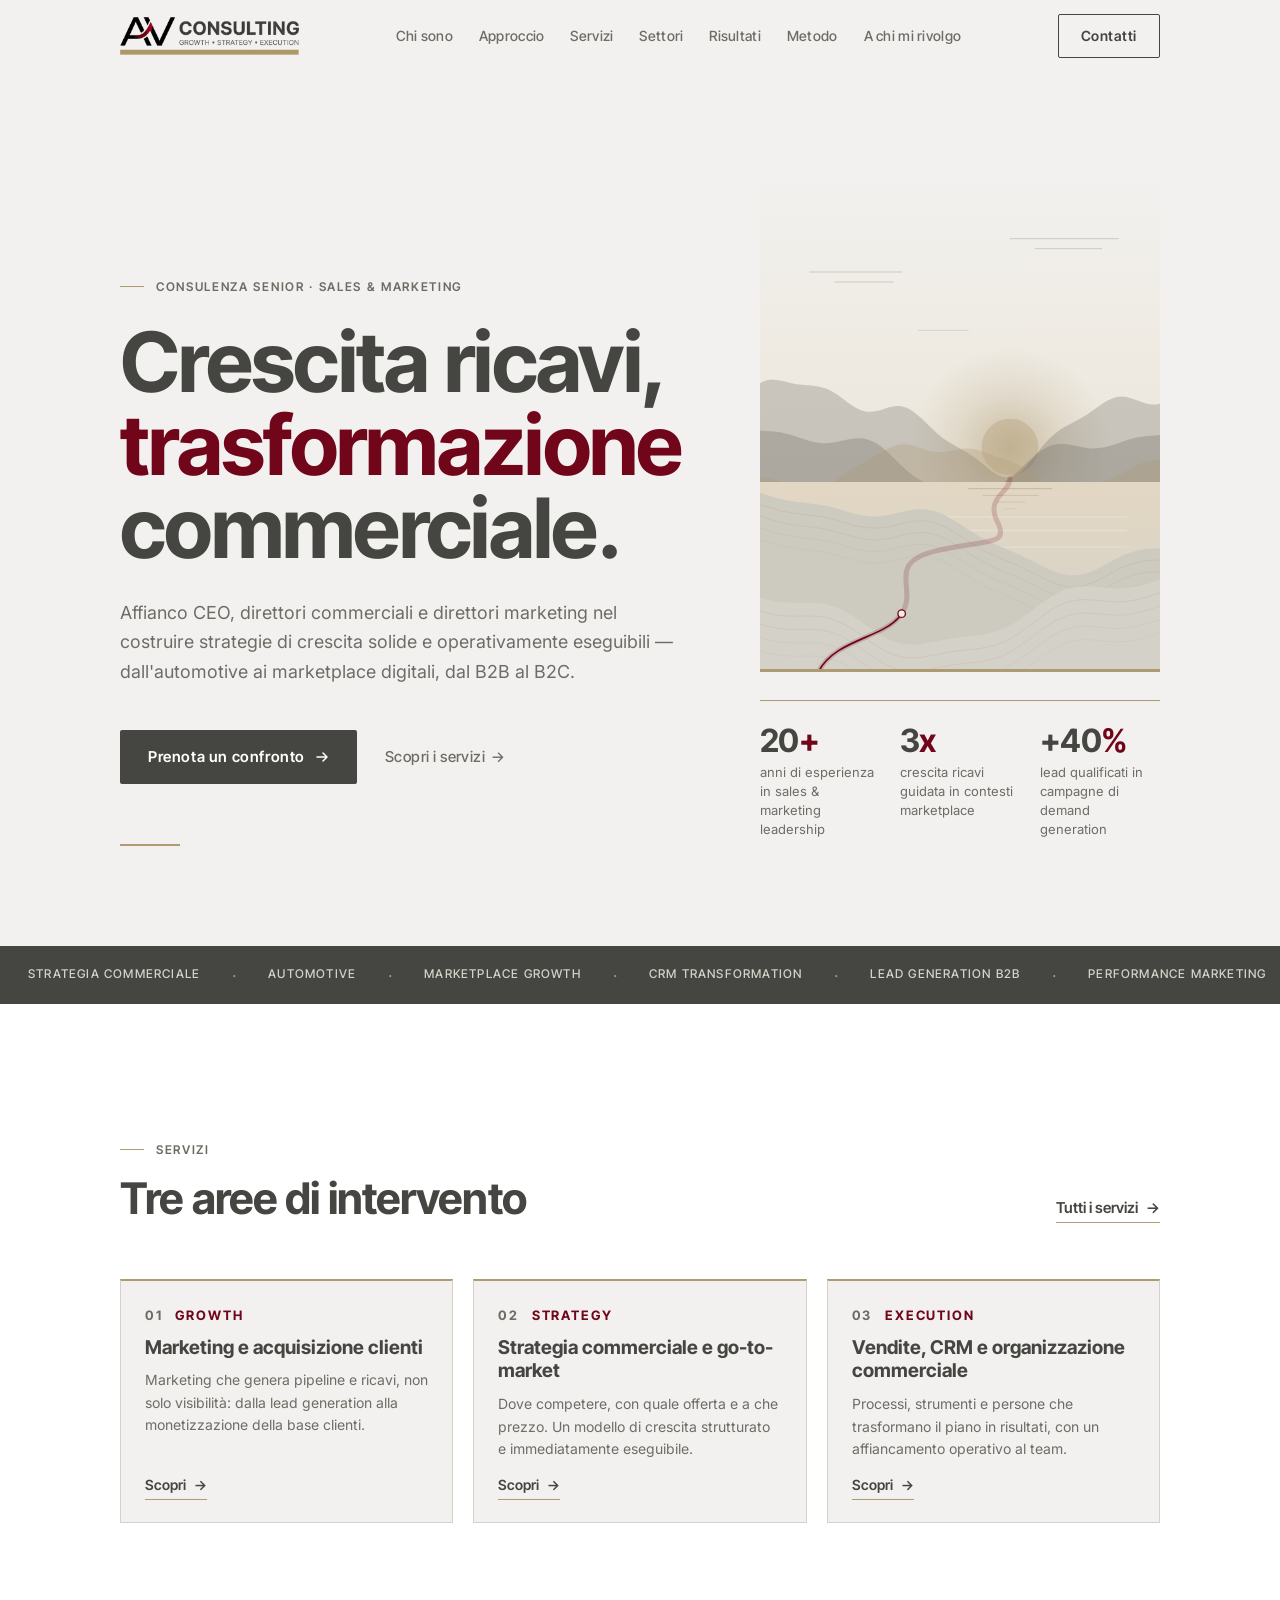
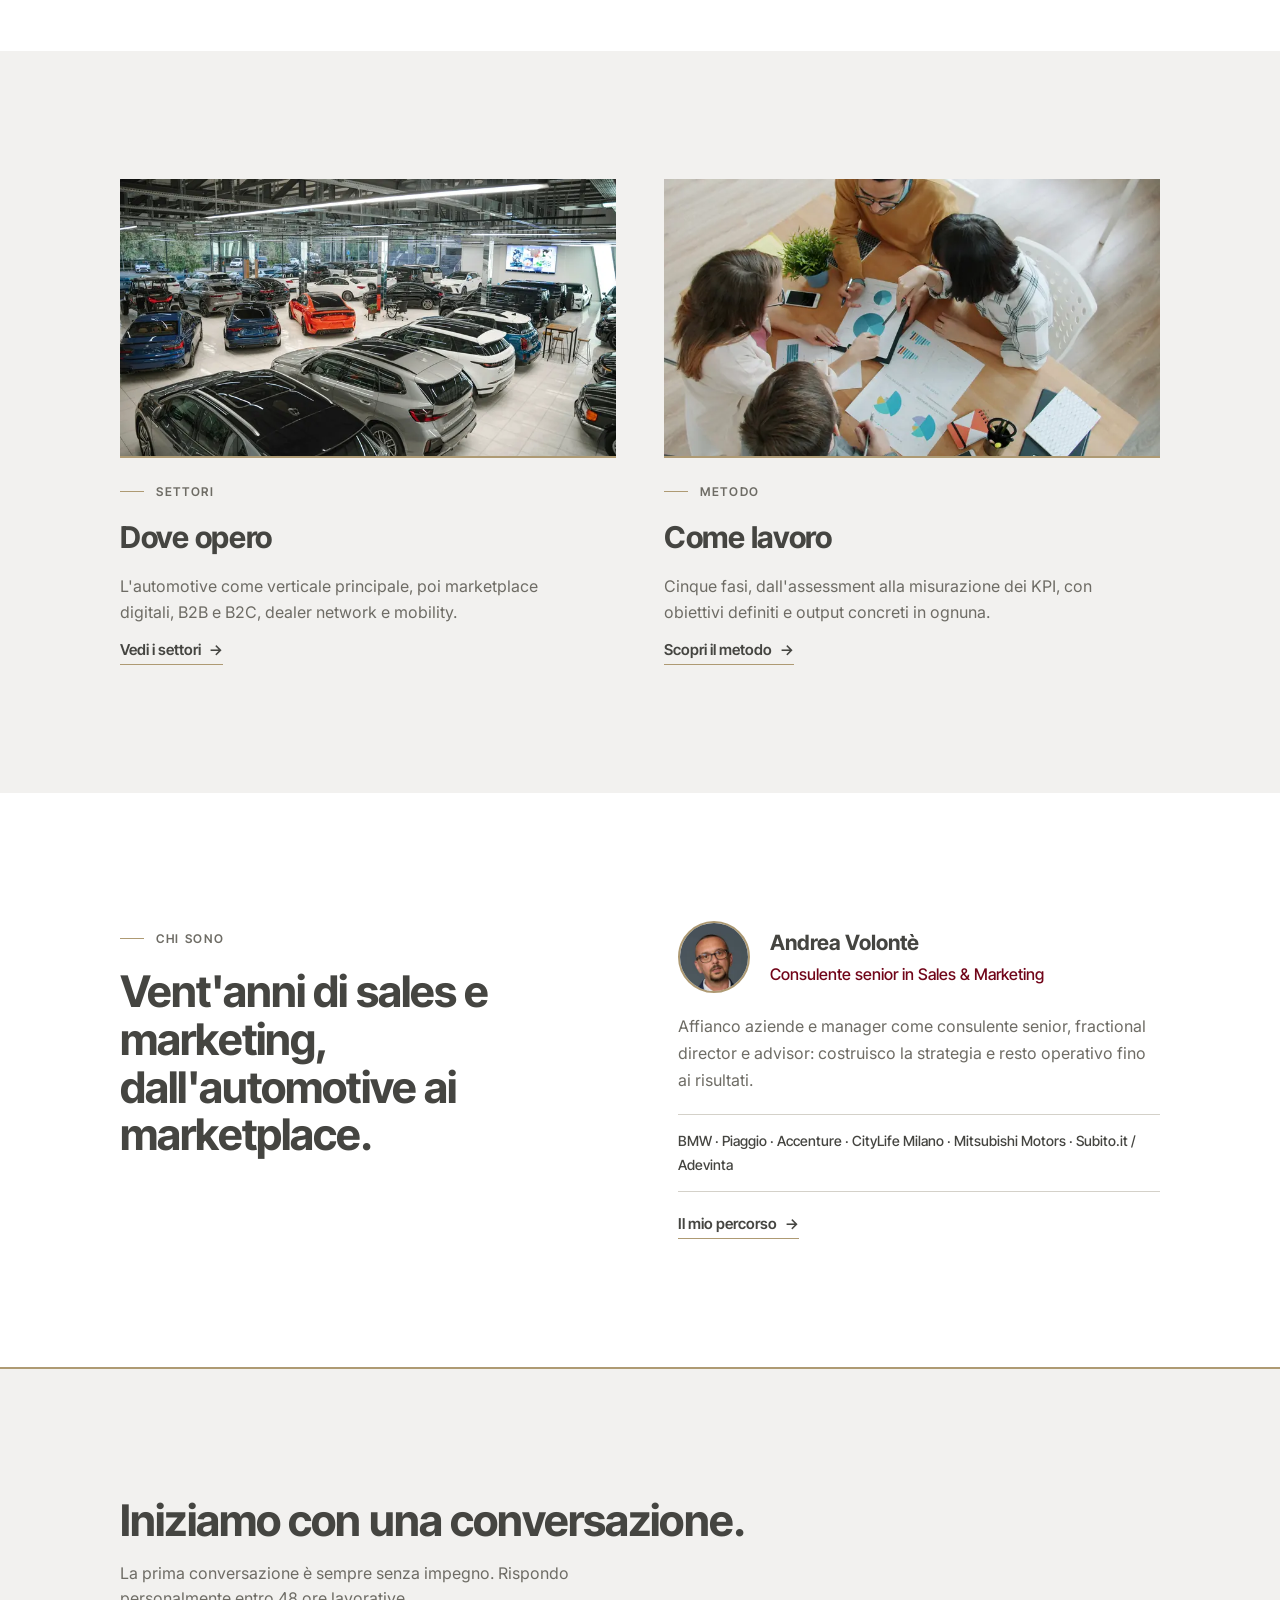
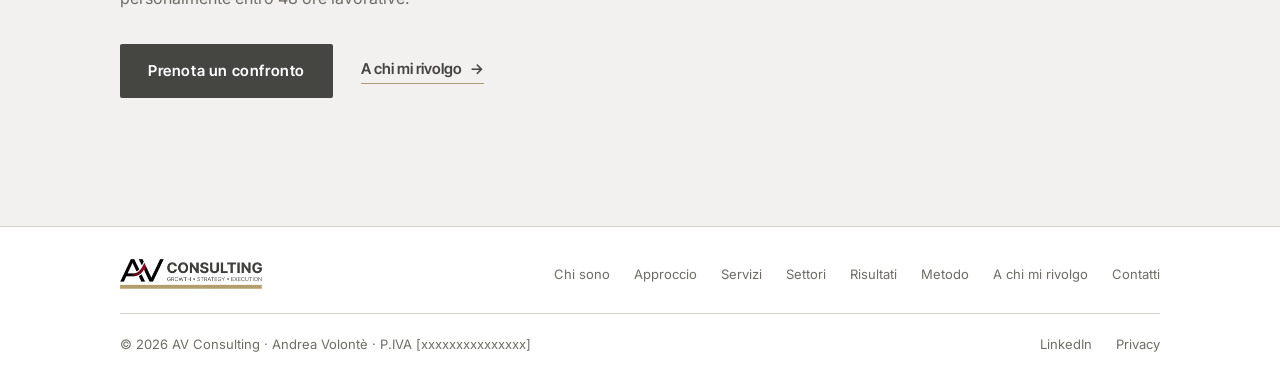
==== commit 6a29d2f8: "Home più compatta: aree affiancate, rimandi a Settori e Metodo - Tre aree in blocchi compatti senza " ====
--- a/index.html
+++ b/index.html
@@ -183,6 +183,71 @@
     </div>
   </div>
 
+  <!-- SERVIZI (sintesi) -->
+  <section class="home-services section-pad" aria-labelledby="homeServicesHeading">
+    <div class="container">
+      <div class="home-head">
+        <div>
+          <p class="label">Servizi</p>
+          <h2 class="section-heading reveal" id="homeServicesHeading">Tre aree di intervento</h2>
+        </div>
+        <a class="link-arrow" href="servizi.html">Tutti i servizi</a>
+      </div>
+      <div class="home-areas reveal">
+        <a class="home-area" href="servizi.html#growth">
+          <span class="service-area__tag"><span aria-hidden="true">01</span> Growth</span>
+          <span class="home-area__title">Marketing e acquisizione clienti</span>
+          <span class="home-area__desc">Marketing che genera pipeline e ricavi, non solo visibilità: dalla lead generation alla monetizzazione della base clienti.</span>
+          <span class="link-arrow">Scopri</span>
+        </a>
+        <a class="home-area" href="servizi.html#strategy">
+          <span class="service-area__tag"><span aria-hidden="true">02</span> Strategy</span>
+          <span class="home-area__title">Strategia commerciale e go-to-market</span>
+          <span class="home-area__desc">Dove competere, con quale offerta e a che prezzo. Un modello di crescita strutturato e immediatamente eseguibile.</span>
+          <span class="link-arrow">Scopri</span>
+        </a>
+        <a class="home-area" href="servizi.html#execution">
+          <span class="service-area__tag"><span aria-hidden="true">03</span> Execution</span>
+          <span class="home-area__title">Vendite, CRM e organizzazione commerciale</span>
+          <span class="home-area__desc">Processi, strumenti e persone che trasformano il piano in risultati, con un affiancamento operativo al team.</span>
+          <span class="link-arrow">Scopri</span>
+        </a>
+      </div>
+    </div>
+  </section>
+
+  <!-- SETTORI E METODO (rimandi) -->
+  <section class="home-teasers section-pad" aria-label="Settori e metodo">
+    <div class="container home-teasers__grid">
+      <a class="teaser reveal" href="settori.html">
+        <figure class="media media--16x9">
+          <picture>
+            <source srcset="assets/img/settore-automotive.webp" type="image/webp">
+            <img src="assets/img/settore-automotive.jpg" width="800" height="450" loading="lazy" decoding="async"
+                 alt="Showroom di automobili con numerose vetture esposte sotto un'ampia copertura industriale">
+          </picture>
+        </figure>
+        <span class="label">Settori</span>
+        <h2 class="teaser__title">Dove opero</h2>
+        <p class="teaser__text">L'automotive come verticale principale, poi marketplace digitali, B2B e B2C, dealer network e mobility.</p>
+        <span class="link-arrow">Vedi i settori</span>
+      </a>
+      <a class="teaser reveal reveal-delay-1" href="metodo.html">
+        <figure class="media media--16x9">
+          <picture>
+            <source srcset="assets/img/area-execution.webp" type="image/webp">
+            <img src="assets/img/area-execution.jpg" width="800" height="533" loading="lazy" decoding="async"
+                 alt="Team al lavoro attorno a un tavolo con grafici, report e dispositivi, visto dall'alto">
+          </picture>
+        </figure>
+        <span class="label">Metodo</span>
+        <h2 class="teaser__title">Come lavoro</h2>
+        <p class="teaser__text">Cinque fasi, dall'assessment alla misurazione dei KPI, con obiettivi definiti e output concreti in ognuna.</p>
+        <span class="link-arrow">Scopri il metodo</span>
+      </a>
+    </div>
+  </section>
+
   <!-- CHI SONO (sintesi) -->
   <section class="home-intro section-pad" aria-labelledby="introHeading">
     <div class="container home-intro__inner">
@@ -208,101 +273,6 @@
     </div>
   </section>
 
-  <!-- SERVIZI (sintesi) -->
-  <section class="home-services section-pad" aria-labelledby="homeServicesHeading">
-    <div class="container">
-      <div class="home-head">
-        <div>
-          <p class="label">Servizi</p>
-          <h2 class="section-heading reveal" id="homeServicesHeading">Tre aree di intervento</h2>
-        </div>
-        <a class="link-arrow" href="servizi.html">Tutti i servizi</a>
-      </div>
-      <div class="home-areas">
-        <a class="home-area reveal" href="servizi.html#growth">
-          <figure class="media media--3x2">
-            <picture>
-              <source srcset="assets/img/area-growth.webp" type="image/webp">
-              <img src="assets/img/area-growth.jpg" width="800" height="533" loading="lazy" decoding="async"
-                   alt="Laptop su una scrivania con una dashboard di analisi delle campagne e dei risultati di vendita">
-            </picture>
-          </figure>
-          <span class="service-area__tag"><span aria-hidden="true">01</span> Growth</span>
-          <span class="home-area__title">Marketing e acquisizione clienti</span>
-          <span class="home-area__desc">Marketing che genera pipeline e ricavi, non solo visibilità: dalla lead generation alla monetizzazione della base clienti.</span>
-          <span class="link-arrow">Scopri</span>
-        </a>
-        <a class="home-area reveal" href="servizi.html#strategy">
-          <figure class="media media--3x2">
-            <picture>
-              <source srcset="assets/img/area-strategy.webp" type="image/webp">
-              <img src="assets/img/area-strategy.jpg" width="800" height="533" loading="lazy" decoding="async"
-                   alt="Professionisti attorno a un tavolo di legno durante una riunione di pianificazione, con appunti e documenti">
-            </picture>
-          </figure>
-          <span class="service-area__tag"><span aria-hidden="true">02</span> Strategy</span>
-          <span class="home-area__title">Strategia commerciale e go-to-market</span>
-          <span class="home-area__desc">Dove competere, con quale offerta e a che prezzo. Un modello di crescita strutturato e immediatamente eseguibile.</span>
-          <span class="link-arrow">Scopri</span>
-        </a>
-        <a class="home-area reveal" href="servizi.html#execution">
-          <figure class="media media--3x2">
-            <picture>
-              <source srcset="assets/img/area-execution.webp" type="image/webp">
-              <img src="assets/img/area-execution.jpg" width="800" height="533" loading="lazy" decoding="async"
-                   alt="Team al lavoro attorno a un tavolo con grafici, report e dispositivi, visto dall'alto">
-            </picture>
-          </figure>
-          <span class="service-area__tag"><span aria-hidden="true">03</span> Execution</span>
-          <span class="home-area__title">Vendite, CRM e organizzazione commerciale</span>
-          <span class="home-area__desc">Processi, strumenti e persone che trasformano il piano in risultati, con un affiancamento operativo al team.</span>
-          <span class="link-arrow">Scopri</span>
-        </a>
-      </div>
-    </div>
-  </section>
-
-  <!-- SETTORI (sintesi) -->
-  <section class="home-sectors section-pad on-dark" aria-labelledby="homeSectorsHeading">
-    <div class="container">
-      <div class="home-head">
-        <div>
-          <p class="label">Settori</p>
-          <h2 class="section-heading reveal" id="homeSectorsHeading">Dove opero</h2>
-        </div>
-        <a class="link-arrow" href="settori.html">Approfondisci</a>
-      </div>
-      <ul class="home-sectors__list reveal">
-        <li><span class="home-sectors__tag">Verticale principale</span><span class="home-sectors__name">Automotive</span></li>
-        <li><span class="home-sectors__tag">Piattaforme digitali</span><span class="home-sectors__name">Marketplace digitali</span></li>
-        <li><span class="home-sectors__tag">Mercato business</span><span class="home-sectors__name">Business B2B</span></li>
-        <li><span class="home-sectors__tag">Mercato consumer</span><span class="home-sectors__name">Business B2C</span></li>
-        <li><span class="home-sectors__tag">Reti di vendita</span><span class="home-sectors__name">Dealer network &amp; reti commerciali</span></li>
-        <li><span class="home-sectors__tag">Nuovi mercati</span><span class="home-sectors__name">Mobility &amp; servizi connessi</span></li>
-      </ul>
-    </div>
-  </section>
-
-  <!-- METODO (sintesi) -->
-  <section class="home-method section-pad" aria-labelledby="homeMethodHeading">
-    <div class="container">
-      <div class="home-head">
-        <div>
-          <p class="label">Metodo</p>
-          <h2 class="section-heading reveal" id="homeMethodHeading">Come lavoro</h2>
-        </div>
-        <a class="link-arrow" href="metodo.html">Il metodo in dettaglio</a>
-      </div>
-      <ol class="home-method__steps reveal">
-        <li><span class="home-method__n">01</span><span class="home-method__t">Assessment</span></li>
-        <li><span class="home-method__n">02</span><span class="home-method__t">Strategia</span></li>
-        <li><span class="home-method__n">03</span><span class="home-method__t">Execution roadmap</span></li>
-        <li><span class="home-method__n">04</span><span class="home-method__t">Affiancamento</span></li>
-        <li><span class="home-method__n">05</span><span class="home-method__t">Misurazione KPI</span></li>
-      </ol>
-    </div>
-  </section>
-
   <!-- CONTATTO -->
   <section class="home-cta section-pad" aria-labelledby="homeCtaHeading">
     <div class="container home-cta__inner">
--- a/css/style.css
+++ b/css/style.css
@@ -1363,107 +1363,85 @@
   .home-intro__inner { grid-template-columns: 1fr; }
 }
 
-/* Home · Servizi */
-.home-services { background: var(--paper); }
+/* Home · Servizi: tre blocchi compatti affiancati */
+.home-services { background: var(--white); }
 .home-areas {
   display: grid;
   grid-template-columns: repeat(3, 1fr);
-  gap: 24px;
+  gap: 20px;
 }
 .home-area {
   display: flex;
   flex-direction: column;
   gap: 10px;
-  background: var(--white);
+  background: var(--paper);
   border: 1px solid var(--warm-white);
-  padding: 0 0 28px;
-  transition: border-color 0.2s;
-}
-.home-area > :not(figure) { margin-inline: 28px; }
-.home-area figure { margin-bottom: 14px; }
-.home-area:hover { border-color: var(--sand-gold); }
-.home-area:hover .media img { transform: scale(1.04); }
+  border-top: 2px solid var(--sand-gold);
+  padding: 24px 24px 22px;
+  transition: border-color 0.2s, background 0.2s;
+}
+.home-area:hover { background: var(--white); border-color: var(--sand-gold); }
+.home-area .service-area__tag { margin-bottom: 0; }
 .home-area__title {
   font-family: var(--font-display);
-  font-size: 21px;
+  font-size: 19px;
   font-weight: 700;
-  line-height: 1.2;
-  color: var(--graphite);
-}
-.home-area__desc { font-size: 15px; line-height: 1.6; color: var(--warm-gray); flex: 1; }
-.home-area .link-arrow { align-self: flex-start; margin-top: 6px; }
-.home-area .service-area__tag { margin-bottom: 0; }
-@media (max-width: 1000px) {
-  .home-areas { grid-template-columns: 1fr; max-width: 560px; }
-}
-
-/* Home · Settori */
-.home-sectors { background: var(--graphite); }
-.home-sectors__list {
-  list-style: none;
-  display: grid;
-  grid-template-columns: repeat(3, 1fr);
-  border-top: 1px solid var(--warm-gray);
-}
-.home-sectors__list li {
+  line-height: 1.25;
+  color: var(--graphite);
+}
+.home-area__desc { font-size: 14px; line-height: 1.6; color: var(--warm-gray); flex: 1; }
+.home-area .link-arrow { align-self: flex-start; margin-top: 4px; font-size: 14px; }
+/* Mobile: i blocchi restano affiancati e scorrono in orizzontale */
+@media (max-width: 860px) {
+  .home-areas {
+    grid-template-columns: none;
+    grid-auto-flow: column;
+    grid-auto-columns: minmax(250px, 78%);
+    overflow-x: auto;
+    scroll-snap-type: x mandatory;
+    scrollbar-width: none;
+    padding-bottom: 4px;
+    margin-inline: calc(-1 * var(--gutter));
+    padding-inline: var(--gutter);
+    scroll-padding-inline: var(--gutter);
+  }
+  .home-areas::-webkit-scrollbar { display: none; }
+  .home-area { scroll-snap-align: start; }
+}
+
+/* Home · Settori e Metodo: due rimandi con immagine */
+.home-teasers { background: var(--paper); }
+.home-teasers__grid {
+  display: grid;
+  grid-template-columns: 1fr 1fr;
+  gap: clamp(24px, 4vw, 48px);
+}
+.teaser {
   display: flex;
   flex-direction: column;
-  gap: 6px;
-  padding: 24px 24px 24px 0;
-  border-bottom: 1px solid var(--warm-gray);
-}
-.home-sectors__tag {
-  font-family: var(--font-display);
-  font-size: 12px;
-  font-weight: 600;
-  letter-spacing: 0.12em;
-  text-transform: uppercase;
-  color: var(--soft-sand);
-}
-.home-sectors__name {
-  font-family: var(--font-display);
-  font-size: 21px;
+  align-items: flex-start;
+  gap: 12px;
+}
+.teaser figure { align-self: stretch; margin-bottom: 12px; }
+.teaser figure::after {
+  content: '';
+  position: absolute;
+  left: 0; right: 0; bottom: 0;
+  height: 2px;
+  background: var(--sand-gold);
+}
+.teaser:hover .media img { transform: scale(1.04); }
+.teaser__title {
+  font-family: var(--font-display);
+  font-size: clamp(24px, 2.4vw, 30px);
   font-weight: 700;
-  color: var(--white);
-}
-@media (max-width: 860px) {
-  .home-sectors__list { grid-template-columns: repeat(2, 1fr); }
-}
-@media (max-width: 520px) {
-  .home-sectors__list { grid-template-columns: 1fr; }
-}
-
-/* Home · Metodo */
-.home-method { background: var(--white); }
-.home-method__steps {
-  list-style: none;
-  display: grid;
-  grid-template-columns: repeat(5, 1fr);
-  gap: 16px;
-  counter-reset: none;
-}
-.home-method__steps li {
-  display: flex;
-  flex-direction: column;
-  gap: 10px;
-  padding-top: 18px;
-  border-top: 2px solid var(--sand-gold);
-}
-.home-method__n {
-  font-family: var(--font-display);
-  font-size: 13px;
-  font-weight: 700;
-  color: var(--warm-gray);
-}
-.home-method__t {
-  font-family: var(--font-display);
-  font-size: 18px;
-  font-weight: 700;
-  color: var(--graphite);
-  line-height: 1.25;
-}
-@media (max-width: 860px) {
-  .home-method__steps { grid-template-columns: 1fr 1fr; gap: 24px 16px; }
+  letter-spacing: -0.01em;
+  color: var(--graphite);
+}
+.teaser__text { font-size: 16px; line-height: 1.65; color: var(--warm-gray); max-width: 46ch; }
+.teaser:hover .link-arrow { color: var(--bordeaux); border-color: var(--bordeaux); }
+@media (max-width: 760px) {
+  .home-teasers__grid { grid-template-columns: 1fr; gap: 48px; }
 }
 
 /* Home · invito al contatto */
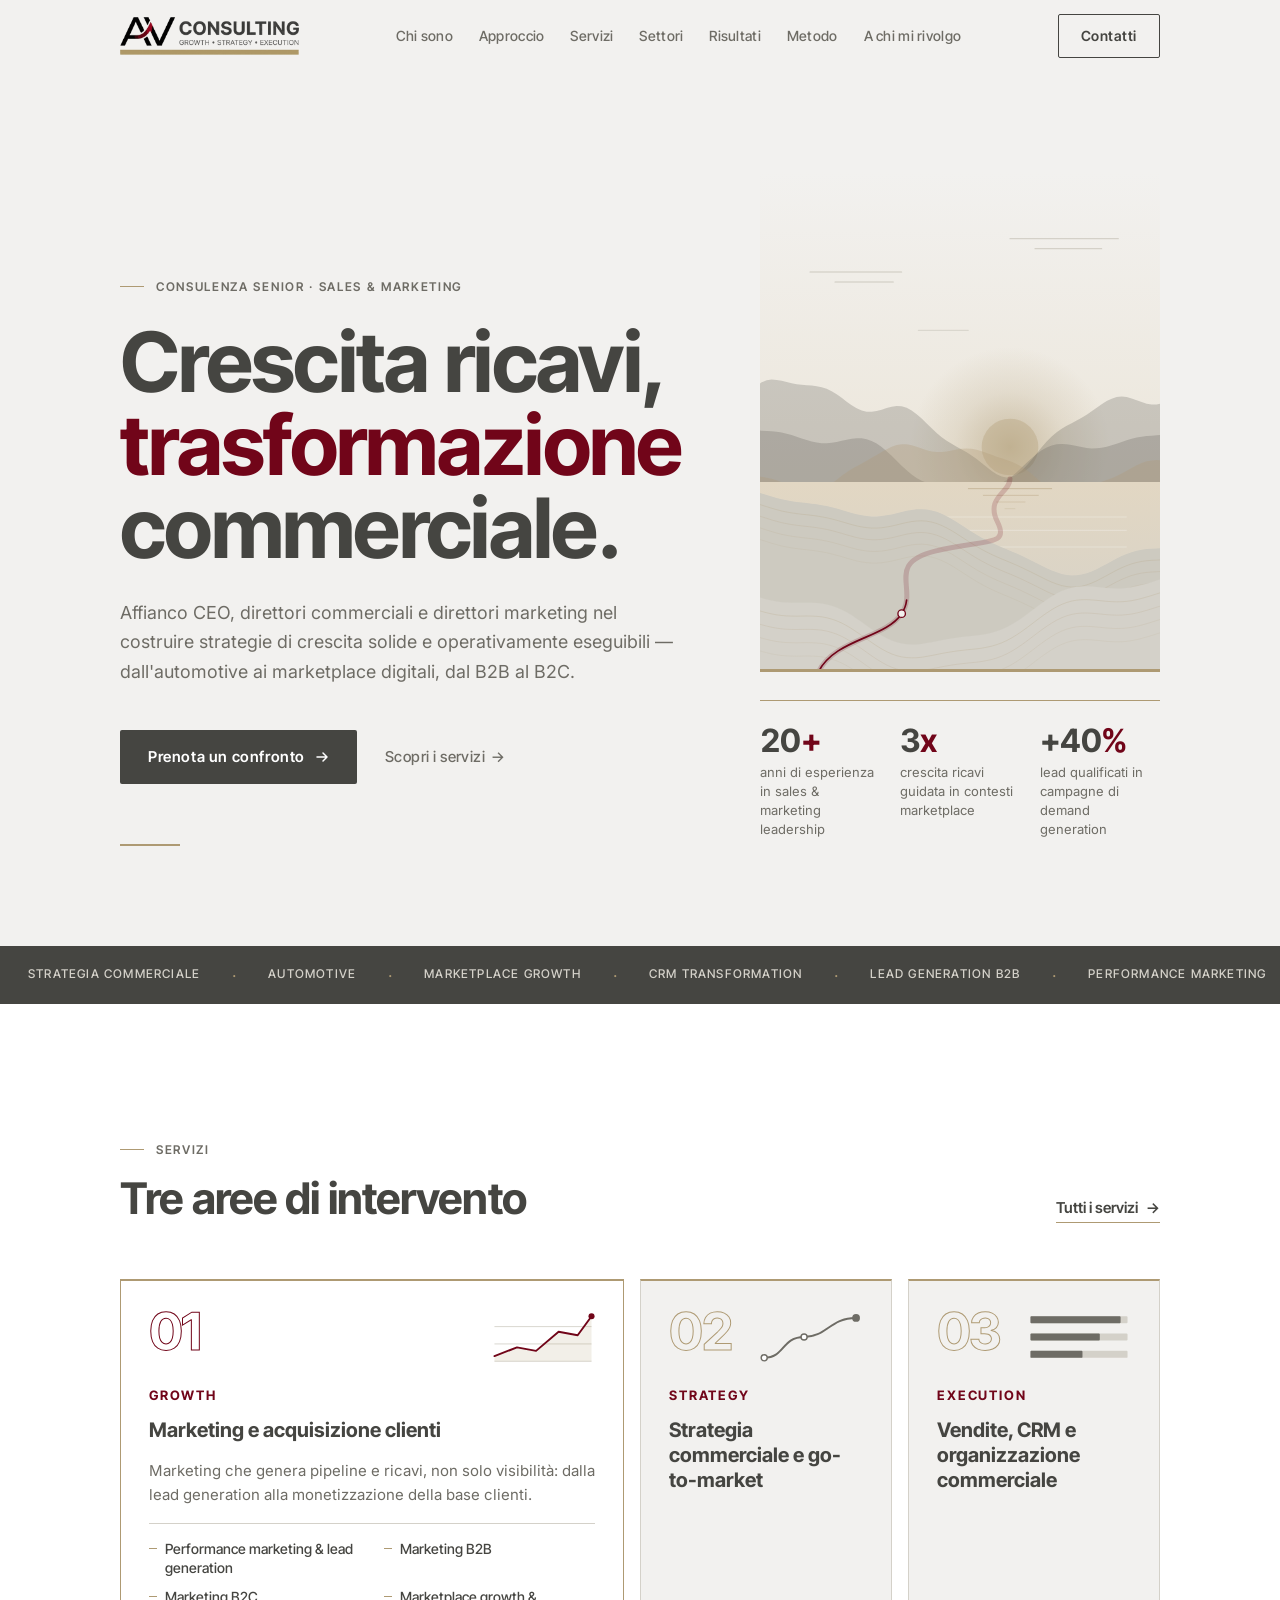
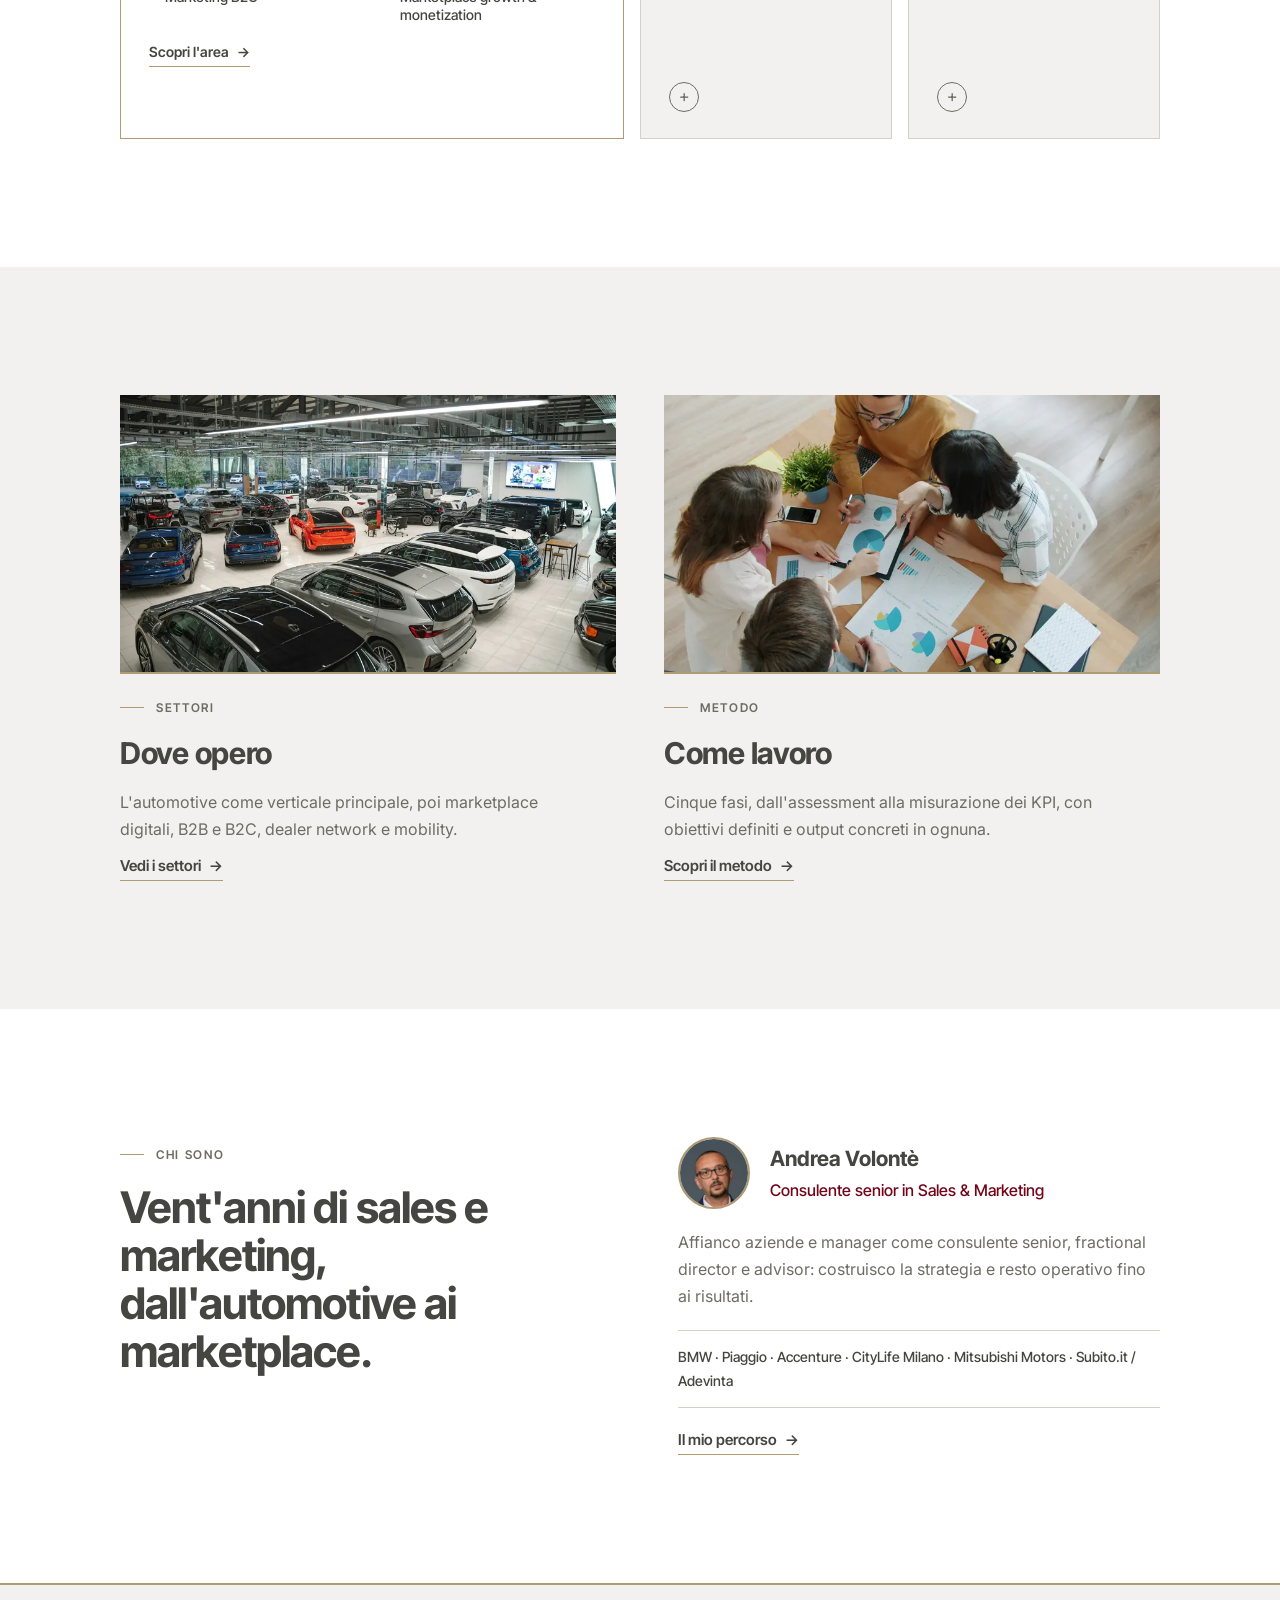
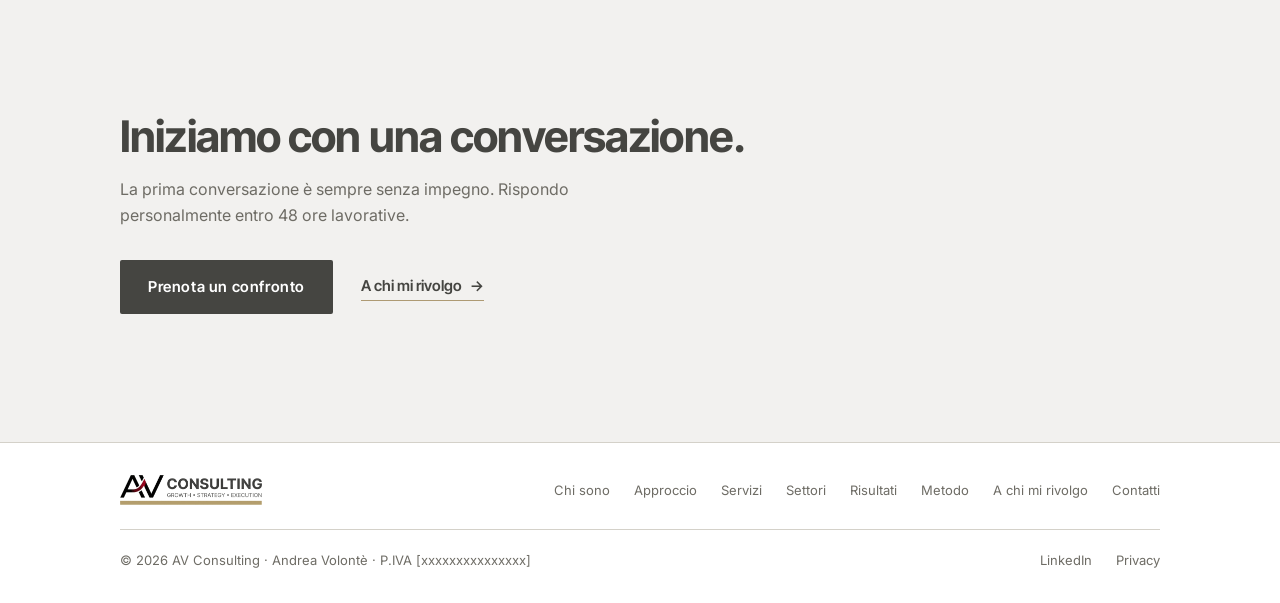
==== commit 10b20505: "Home animata: pannelli delle tre aree, titolo e numeri dell'hero - Tre aree come pannelli a fisarmon" ====
--- a/index.html
+++ b/index.html
@@ -114,9 +114,9 @@
         <div class="hero__main">
           <p class="label hero__label">Consulenza Senior · Sales &amp; Marketing</p>
           <h1 class="hero__headline" id="heroHeading">
-            Crescita ricavi,<br>
-            <em>trasformazione</em><br>
-            commerciale.
+            <span class="hl"><span>Crescita ricavi,</span></span>
+            <span class="hl"><span><em>trasformazione</em></span></span>
+            <span class="hl"><span>commerciale.</span></span>
           </h1>
           <p class="hero__sub">
             Affianco CEO, direttori commerciali e direttori marketing nel costruire
@@ -141,15 +141,15 @@
           </figure>
           <div class="hero__stats">
             <div>
-              <div class="hero__stat-num">20<span>+</span></div>
+              <div class="hero__stat-num"><span class="count" data-to="20">20</span><span>+</span></div>
               <p class="hero__stat-label">anni di esperienza in<br> sales &amp; marketing leadership</p>
             </div>
             <div>
-              <div class="hero__stat-num">3<span>x</span></div>
+              <div class="hero__stat-num"><span class="count" data-to="3">3</span><span>x</span></div>
               <p class="hero__stat-label">crescita ricavi guidata<br> in contesti marketplace</p>
             </div>
             <div>
-              <div class="hero__stat-num">+40<span>%</span></div>
+              <div class="hero__stat-num">+<span class="count" data-to="40">40</span><span>%</span></div>
               <p class="hero__stat-label">lead qualificati<br> in campagne di demand generation</p>
             </div>
           </div>
@@ -193,24 +193,81 @@
         </div>
         <a class="link-arrow" href="servizi.html">Tutti i servizi</a>
       </div>
-      <div class="home-areas reveal">
-        <a class="home-area" href="servizi.html#growth">
-          <span class="service-area__tag"><span aria-hidden="true">01</span> Growth</span>
-          <span class="home-area__title">Marketing e acquisizione clienti</span>
-          <span class="home-area__desc">Marketing che genera pipeline e ricavi, non solo visibilità: dalla lead generation alla monetizzazione della base clienti.</span>
-          <span class="link-arrow">Scopri</span>
-        </a>
-        <a class="home-area" href="servizi.html#strategy">
-          <span class="service-area__tag"><span aria-hidden="true">02</span> Strategy</span>
-          <span class="home-area__title">Strategia commerciale e go-to-market</span>
-          <span class="home-area__desc">Dove competere, con quale offerta e a che prezzo. Un modello di crescita strutturato e immediatamente eseguibile.</span>
-          <span class="link-arrow">Scopri</span>
-        </a>
-        <a class="home-area" href="servizi.html#execution">
-          <span class="service-area__tag"><span aria-hidden="true">03</span> Execution</span>
-          <span class="home-area__title">Vendite, CRM e organizzazione commerciale</span>
-          <span class="home-area__desc">Processi, strumenti e persone che trasformano il piano in risultati, con un affiancamento operativo al team.</span>
-          <span class="link-arrow">Scopri</span>
+      <div class="home-areas" data-areas>
+        <a class="area-panel is-active" href="servizi.html#growth">
+          <span class="area-panel__top">
+            <span class="area-panel__num" aria-hidden="true">01</span>
+            <svg class="area-panel__icon" viewBox="0 0 120 64" aria-hidden="true">
+              <g class="ico-grid"><line x1="4" y1="60" x2="116" y2="60"/><line x1="4" y1="40" x2="116" y2="40"/><line x1="4" y1="20" x2="116" y2="20"/></g>
+              <path class="draw ico-fill" d="M4 54 L30 44 L52 48 L78 26 L100 30 L116 8 L116 60 L4 60 Z"/>
+              <path class="draw ico-line" pathLength="1" d="M4 54 L30 44 L52 48 L78 26 L100 30 L116 8"/>
+              <circle class="ico-dot" cx="116" cy="8" r="3.5"/>
+            </svg>
+          </span>
+          <span class="service-area__tag">Growth</span>
+          <span class="area-panel__title">Marketing e acquisizione clienti</span>
+          <span class="area-panel__more">
+            <span class="area-panel__inner">
+              <span class="area-panel__desc">Marketing che genera pipeline e ricavi, non solo visibilità: dalla lead generation alla monetizzazione della base clienti.</span>
+              <ul class="area-panel__list">
+                <li>Performance marketing &amp; lead generation</li>
+                <li>Marketing B2B</li>
+                <li>Marketing B2C</li>
+                <li>Marketplace growth &amp; monetization</li>
+              </ul>
+              <span class="link-arrow">Scopri l'area</span>
+            </span>
+          </span>
+        </a>
+        <a class="area-panel" href="servizi.html#strategy">
+          <span class="area-panel__top">
+            <span class="area-panel__num" aria-hidden="true">02</span>
+            <svg class="area-panel__icon" viewBox="0 0 120 64" aria-hidden="true">
+              <path class="ico-ghost" d="M6 56 C30 56 26 32 52 32 S82 10 112 10"/>
+              <path class="draw ico-line" pathLength="1" d="M6 56 C30 56 26 32 52 32 S82 10 112 10"/>
+              <circle class="ico-node" cx="6" cy="56" r="3.5"/><circle class="ico-node" cx="52" cy="32" r="3.5"/>
+              <circle class="ico-dot" cx="112" cy="10" r="4.5"/><circle class="ico-pulse" cx="112" cy="10" r="4.5"/>
+            </svg>
+          </span>
+          <span class="service-area__tag">Strategy</span>
+          <span class="area-panel__title">Strategia commerciale e go-to-market</span>
+          <span class="area-panel__more">
+            <span class="area-panel__inner">
+              <span class="area-panel__desc">Dove competere, con quale offerta e a che prezzo. Un modello di crescita strutturato e immediatamente eseguibile.</span>
+              <ul class="area-panel__list">
+                <li>Commercial strategy &amp; go-to-market</li>
+                <li>Pricing &amp; revenue optimization</li>
+                <li>Product launch &amp; campaign strategy</li>
+                <li>Automotive ecosystem advisory</li>
+              </ul>
+              <span class="link-arrow">Scopri l'area</span>
+            </span>
+          </span>
+        </a>
+        <a class="area-panel" href="servizi.html#execution">
+          <span class="area-panel__top">
+            <span class="area-panel__num" aria-hidden="true">03</span>
+            <svg class="area-panel__icon" viewBox="0 0 120 64" aria-hidden="true">
+              <g class="ico-track"><rect x="4" y="8" width="112" height="8" rx="1"/><rect x="4" y="28" width="112" height="8" rx="1"/><rect x="4" y="48" width="112" height="8" rx="1"/></g>
+              <rect class="ico-bar" style="--d:0s" x="4" y="8" width="104" height="8" rx="1"/>
+              <rect class="ico-bar" style="--d:.15s" x="4" y="28" width="80" height="8" rx="1"/>
+              <rect class="ico-bar" style="--d:.3s" x="4" y="48" width="60" height="8" rx="1"/>
+            </svg>
+          </span>
+          <span class="service-area__tag">Execution</span>
+          <span class="area-panel__title">Vendite, CRM e organizzazione commerciale</span>
+          <span class="area-panel__more">
+            <span class="area-panel__inner">
+              <span class="area-panel__desc">Processi, strumenti e persone che trasformano il piano in risultati, con un affiancamento operativo al team.</span>
+              <ul class="area-panel__list">
+                <li>Sales transformation</li>
+                <li>Digital sales enablement</li>
+                <li>CRM &amp; customer lifecycle</li>
+                <li>Interim leadership &amp; advisory</li>
+              </ul>
+              <span class="link-arrow">Scopri l'area</span>
+            </span>
+          </span>
         </a>
       </div>
     </div>
--- a/css/style.css
+++ b/css/style.css
@@ -308,6 +308,7 @@
   line-height: 1;
 }
 .hero__stat-num span { color: var(--bordeaux); }
+.hero__stat-num .count { color: inherit; font-variant-numeric: tabular-nums; }
 .hero__stat-label {
   font-size: 14px;
   color: var(--warm-gray);
@@ -1363,51 +1364,230 @@
   .home-intro__inner { grid-template-columns: 1fr; }
 }
 
-/* Home · Servizi: tre blocchi compatti affiancati */
+/* Home · Servizi: tre pannelli a fisarmonica orizzontale.
+   Il pannello attivo si allarga e mostra dettagli; gli altri si stringono. */
 .home-services { background: var(--white); }
 .home-areas {
-  display: grid;
-  grid-template-columns: repeat(3, 1fr);
-  gap: 20px;
-}
-.home-area {
+  display: flex;
+  gap: 16px;
+}
+/* Altezza fissa su desktop: passando da un pannello all'altro la pagina non salta */
+@media (min-width: 861px) {
+  .area-panel { min-height: 460px; }
+}
+@media (min-width: 861px) and (max-width: 1100px) {
+  .area-panel { min-height: 500px; }
+}
+.area-panel {
+  --ease: cubic-bezier(.2, .7, .2, 1);
+  position: relative;
+  flex: 1 1 0;
+  min-width: 0;
   display: flex;
   flex-direction: column;
-  gap: 10px;
+  gap: 12px;
+  padding: 28px 28px 30px;
   background: var(--paper);
   border: 1px solid var(--warm-white);
   border-top: 2px solid var(--sand-gold);
-  padding: 24px 24px 22px;
-  transition: border-color 0.2s, background 0.2s;
-}
-.home-area:hover { background: var(--white); border-color: var(--sand-gold); }
-.home-area .service-area__tag { margin-bottom: 0; }
-.home-area__title {
-  font-family: var(--font-display);
-  font-size: 19px;
+  overflow: hidden;
+  transition: flex-grow 0.7s var(--ease), background 0.3s, border-color 0.3s;
+}
+.area-panel.is-active {
+  flex-grow: 2.3;
+  background: var(--white);
+  border-color: var(--sand-gold);
+}
+/* Indicatore "+" sui pannelli chiusi */
+.area-panel::after {
+  content: '+';
+  position: absolute;
+  left: 28px; bottom: 26px;
+  width: 30px; height: 30px;
+  display: grid;
+  place-items: center;
+  border: 1px solid var(--warm-gray);
+  border-radius: 50%;
+  font-family: var(--font-display);
+  font-size: 17px;
+  color: var(--warm-gray);
+  transition: opacity 0.3s, transform 0.4s var(--ease);
+}
+.area-panel.is-active::after { opacity: 0; transform: rotate(45deg) scale(.6); }
+.area-panel:not(.is-active):hover::after { border-color: var(--bordeaux); color: var(--bordeaux); }
+
+.area-panel__top {
+  display: flex;
+  justify-content: space-between;
+  align-items: flex-start;
+  gap: 12px;
+  margin-bottom: 8px;
+}
+.area-panel__num {
+  font-family: var(--font-display);
+  font-size: 52px;
+  font-weight: 700;
+  line-height: 0.9;
+  letter-spacing: -0.03em;
+  color: transparent;
+  -webkit-text-stroke: 1px var(--sand-gold);
+  transition: -webkit-text-stroke-color 0.3s;
+}
+.area-panel.is-active .area-panel__num { -webkit-text-stroke-color: var(--bordeaux); }
+.area-panel .service-area__tag { margin-bottom: 0; }
+.area-panel__title {
+  font-family: var(--font-display);
+  font-size: 20px;
   font-weight: 700;
   line-height: 1.25;
   color: var(--graphite);
-}
-.home-area__desc { font-size: 14px; line-height: 1.6; color: var(--warm-gray); flex: 1; }
-.home-area .link-arrow { align-self: flex-start; margin-top: 4px; font-size: 14px; }
-/* Mobile: i blocchi restano affiancati e scorrono in orizzontale */
+  max-width: 24ch;
+}
+
+/* Dettagli: si aprono in altezza con la tecnica grid 0fr → 1fr */
+.area-panel__more {
+  display: grid;
+  grid-template-rows: 0fr;
+  opacity: 0;
+  transition: grid-template-rows 0.6s var(--ease), opacity 0.3s;
+}
+.area-panel.is-active .area-panel__more {
+  grid-template-rows: 1fr;
+  opacity: 1;
+  transition: grid-template-rows 0.6s var(--ease), opacity 0.5s 0.25s;
+}
+.area-panel__inner {
+  min-height: 0;
+  overflow: hidden;
+  display: flex;
+  flex-direction: column;
+  align-items: flex-start;
+  gap: 16px;
+}
+.area-panel__desc {
+  font-size: 15px;
+  line-height: 1.6;
+  color: var(--warm-gray);
+  max-width: 52ch;
+  padding-top: 4px;
+}
+.area-panel__list {
+  list-style: none;
+  display: grid;
+  grid-template-columns: 1fr 1fr;
+  gap: 10px 24px;
+  width: 100%;
+  border-top: 1px solid var(--warm-white);
+  padding-top: 16px;
+}
+.area-panel__list li {
+  position: relative;
+  padding-left: 16px;
+  font-family: var(--font-display);
+  font-size: 14px;
+  font-weight: 500;
+  line-height: 1.35;
+  color: var(--graphite);
+}
+.area-panel__list li::before {
+  content: '';
+  position: absolute;
+  left: 0; top: .6em;
+  width: 8px; height: 1px;
+  background: var(--sand-gold);
+}
+.area-panel .link-arrow { font-size: 14px; }
+
+/* Disegni al tratto: grigi a riposo, bordeaux sul pannello attivo */
+.area-panel__icon {
+  width: 104px;
+  height: 56px;
+  flex-shrink: 0;
+  overflow: visible;
+  color: var(--warm-gray);
+  transition: color 0.4s;
+}
+.area-panel.is-active .area-panel__icon { color: var(--bordeaux); }
+.ico-grid line { stroke: var(--warm-white); stroke-width: 1; }
+.ico-track rect { fill: var(--warm-white); }
+.ico-ghost { fill: none; stroke: var(--warm-white); stroke-width: 2; stroke-dasharray: 3 5; }
+.ico-line {
+  fill: none;
+  stroke: currentColor;
+  stroke-width: 2.2;
+  stroke-linecap: round;
+  stroke-linejoin: round;
+  stroke-dasharray: 1;
+}
+.ico-fill { fill: var(--sand-gold); opacity: 0.16; }
+.ico-node { fill: var(--white); stroke: currentColor; stroke-width: 1.6; }
+.ico-dot { fill: currentColor; }
+.ico-bar { fill: currentColor; transform-box: fill-box; transform-origin: left center; }
+.ico-pulse {
+  fill: none;
+  stroke: currentColor;
+  stroke-width: 1.2;
+  opacity: 0;
+  transform-box: fill-box;
+  transform-origin: center;
+}
+
+/* Stato iniziale (solo con JavaScript): il disegno parte "vuoto" */
+.js .ico-line { stroke-dashoffset: 1; }
+.js .ico-fill, .js .ico-dot { opacity: 0; }
+.js .ico-bar { transform: scaleX(0); }
+/* .drawn ridisegna il tratto; la transizione vale solo in entrata */
+.area-panel.drawn .ico-line { stroke-dashoffset: 0; transition: stroke-dashoffset 1.1s cubic-bezier(.4, 0, .2, 1); }
+.area-panel.drawn .ico-fill { opacity: 0.16; transition: opacity 0.6s 0.6s; }
+.area-panel.drawn .ico-dot { opacity: 1; transition: opacity 0.3s 0.95s; }
+.area-panel.drawn .ico-bar { transform: scaleX(1); transition: transform 0.9s cubic-bezier(.4, 0, .2, 1) var(--d, 0s); }
+.area-panel.is-active.drawn .ico-pulse { animation: ico-pulse 2.4s ease-out 1.2s infinite; }
+@keyframes ico-pulse {
+  0%   { opacity: .8; transform: scale(1); }
+  100% { opacity: 0;  transform: scale(3.2); }
+}
+@media (prefers-reduced-motion: reduce) {
+  .area-panel.is-active.drawn .ico-pulse { animation: none; }
+}
+
+/* Mobile: pannelli tutti aperti, affiancati, scorrimento orizzontale */
 @media (max-width: 860px) {
   .home-areas {
-    grid-template-columns: none;
-    grid-auto-flow: column;
-    grid-auto-columns: minmax(250px, 78%);
     overflow-x: auto;
     scroll-snap-type: x mandatory;
     scrollbar-width: none;
-    padding-bottom: 4px;
     margin-inline: calc(-1 * var(--gutter));
-    padding-inline: var(--gutter);
+    padding: 0 var(--gutter) 4px;
     scroll-padding-inline: var(--gutter);
   }
   .home-areas::-webkit-scrollbar { display: none; }
-  .home-area { scroll-snap-align: start; }
-}
+  .area-panel,
+  .area-panel.is-active {
+    flex: 0 0 min(82%, 340px);
+    scroll-snap-align: start;
+    background: var(--white);
+  }
+  .area-panel::after { display: none; }
+  .area-panel__more { grid-template-rows: 1fr; opacity: 1; }
+  .area-panel__list { grid-template-columns: 1fr; }
+  .area-panel__num { font-size: 44px; }
+}
+
+/* Hero: le righe del titolo salgono in sequenza */
+.hero__headline .hl {
+  display: block;
+  overflow: hidden;
+  padding-bottom: 0.08em;
+  margin-bottom: -0.08em;
+}
+.hero__headline .hl > span { display: block; }
+.js .hero__headline .hl > span {
+  transform: translateY(105%);
+  animation: hl-up 0.9s cubic-bezier(.2, .7, .2, 1) forwards;
+}
+.js .hero__headline .hl:nth-child(2) > span { animation-delay: 0.12s; }
+.js .hero__headline .hl:nth-child(3) > span { animation-delay: 0.24s; }
+@keyframes hl-up { to { transform: none; } }
 
 /* Home · Settori e Metodo: due rimandi con immagine */
 .home-teasers { background: var(--paper); }
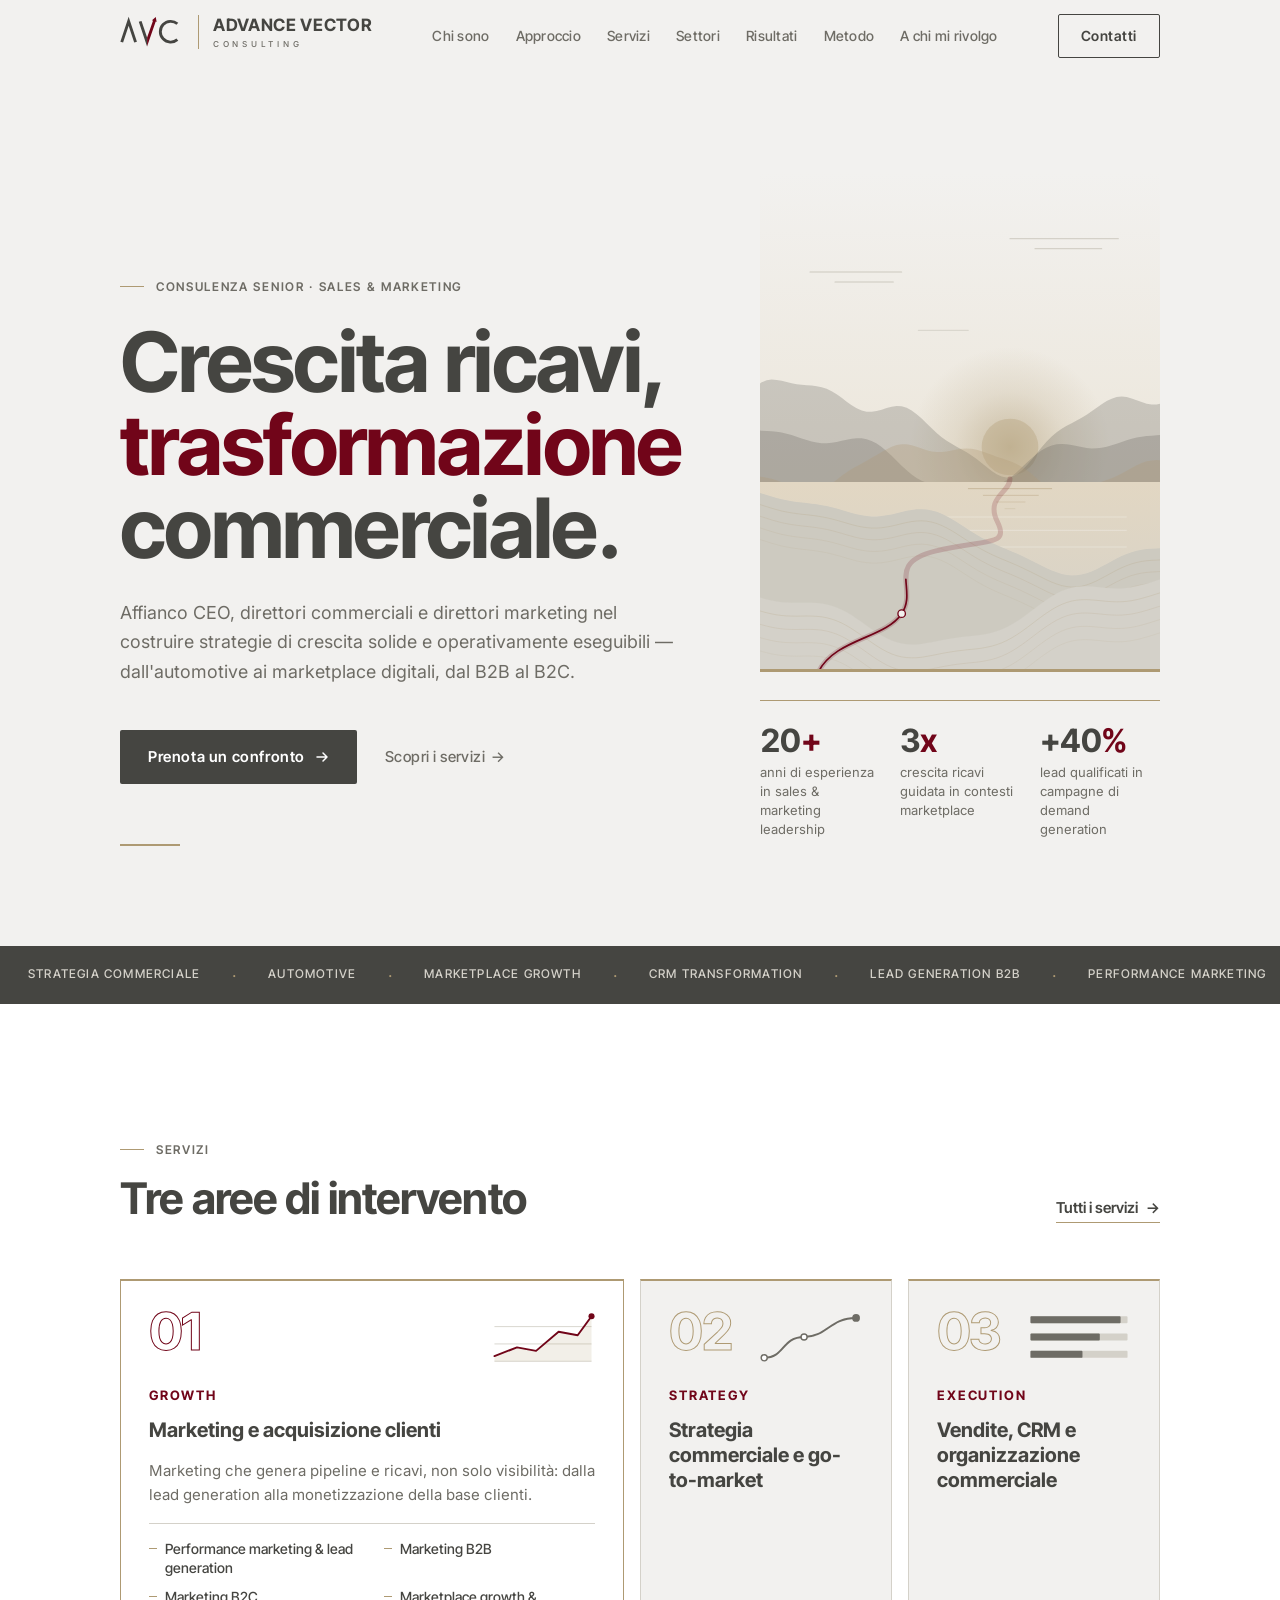
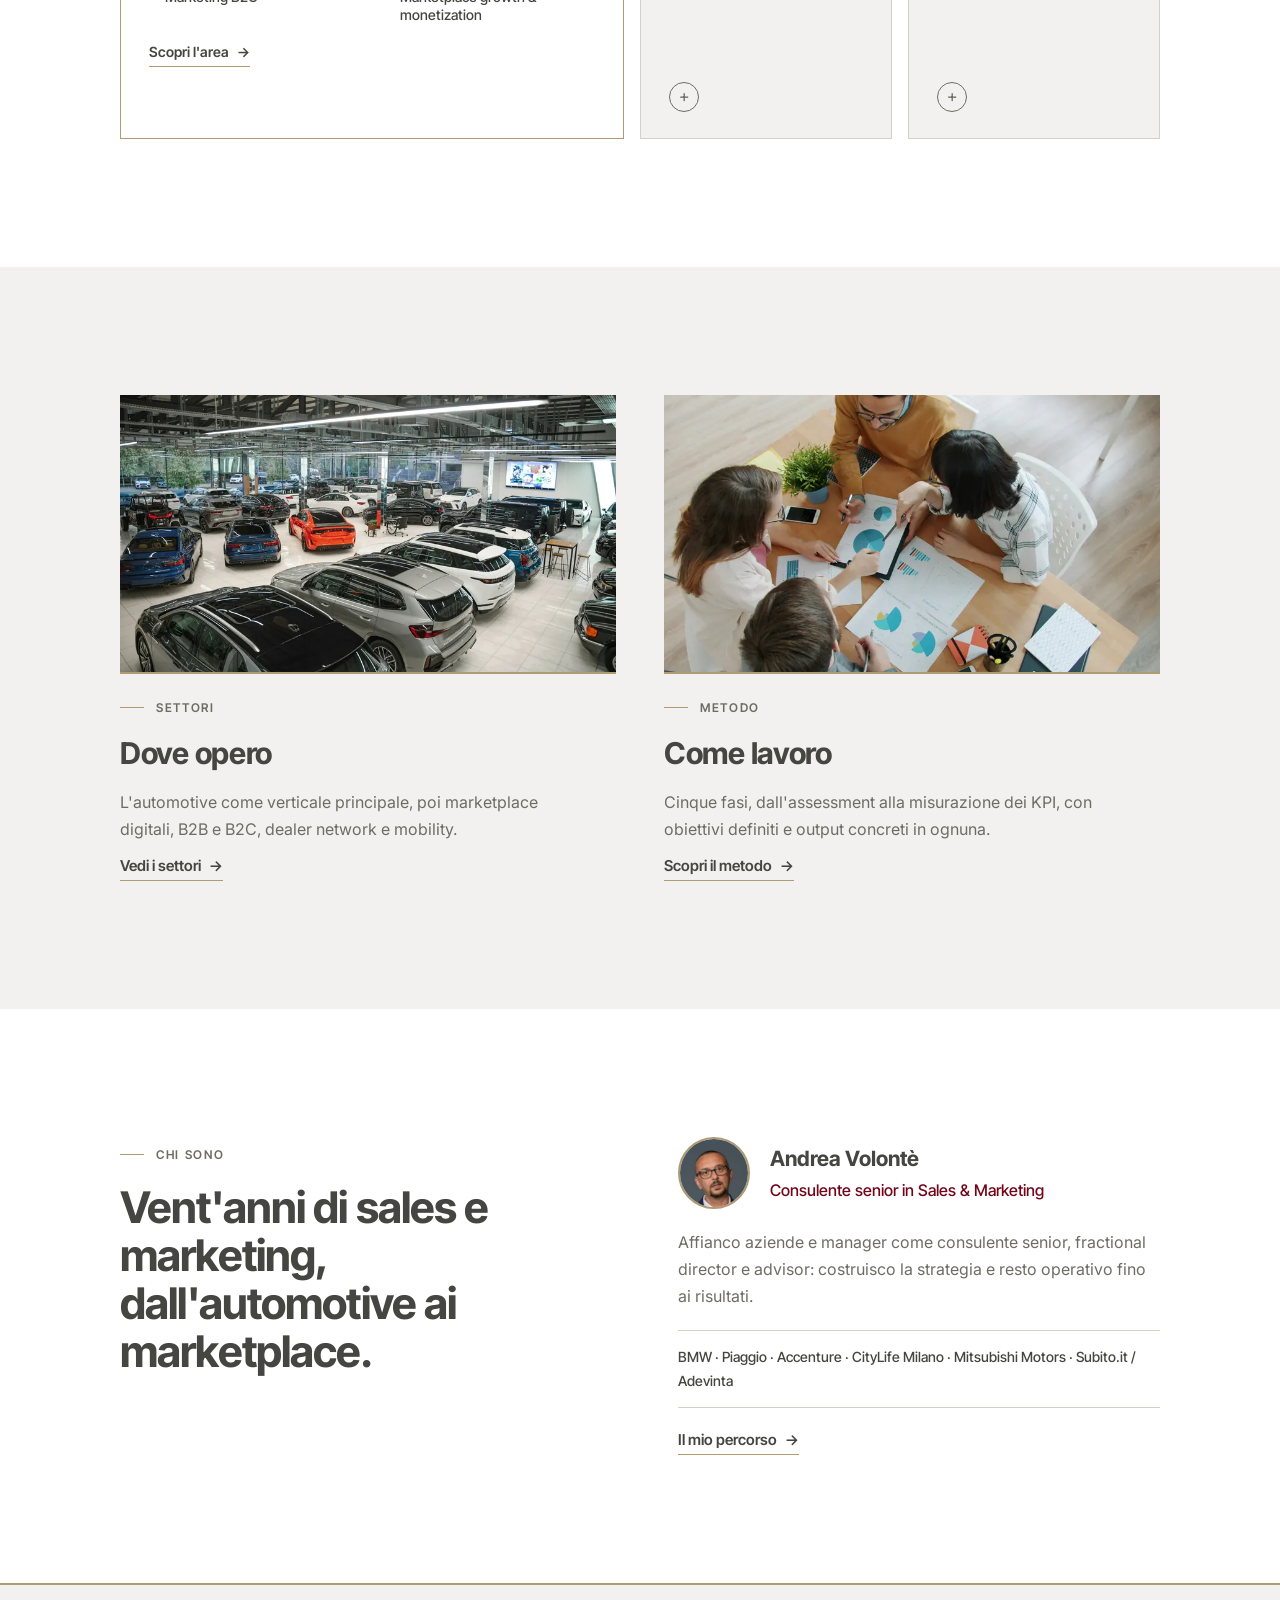
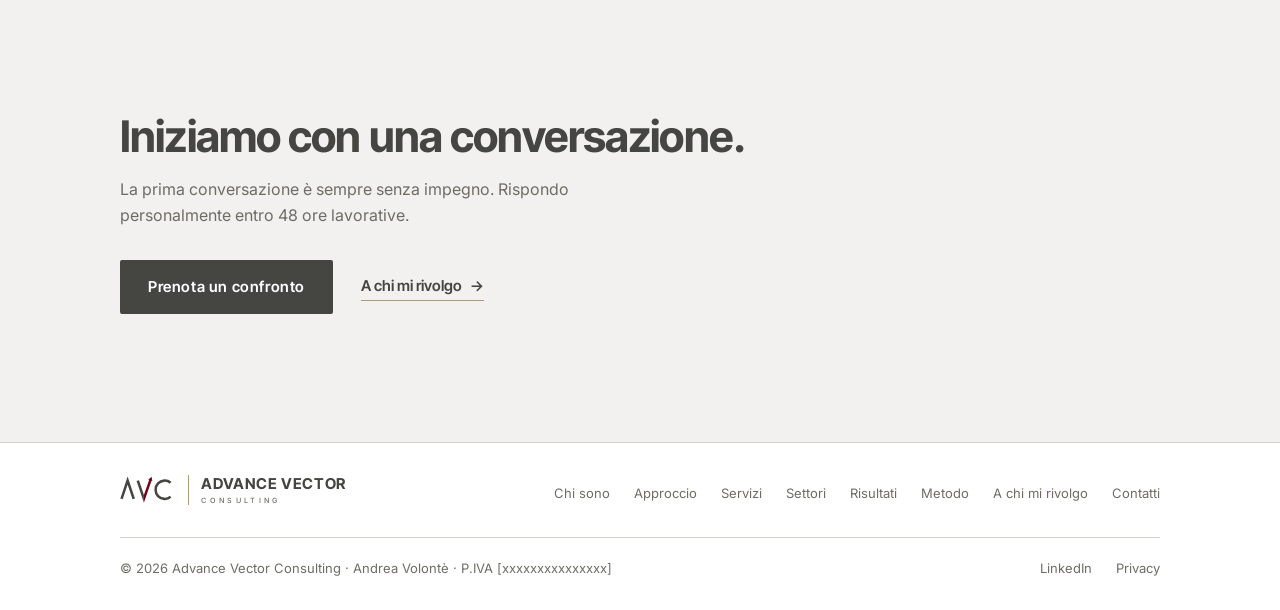
==== commit 2e68ebe8: "Rebranding: Advance Vector Consulting Riporta nel repository il rebranding fatto sull'anteprima: - N" ====
--- a/index.html
+++ b/index.html
@@ -3,34 +3,34 @@
 <head>
   <meta charset="UTF-8">
   <meta name="viewport" content="width=device-width, initial-scale=1.0">
-  <title>Andrea Volontè, consulente Sales e Marketing | AV Consulting</title>
+  <title>Andrea Volontè, consulente Sales e Marketing | Advance Vector Consulting</title>
   <meta name="description" content="Consulenza senior in sales, marketing e growth per aziende B2B e B2C: go-to-market, lead generation, CRM e sales transformation. Oltre 20 anni di esperienza, focus automotive e marketplace. Milano e da remoto.">
   <meta name="theme-color" content="#F2F1EF">
-  <link rel="canonical" href="https://avconsulting.it/">
+  <link rel="canonical" href="https://www.advancevector.it/">
 
   <meta property="og:type" content="website">
   <meta property="og:locale" content="it_IT">
-  <meta property="og:site_name" content="AV Consulting">
-  <meta property="og:url" content="https://avconsulting.it/">
-  <meta property="og:title" content="Andrea Volontè, consulente Sales e Marketing | AV Consulting">
+  <meta property="og:site_name" content="Advance Vector Consulting">
+  <meta property="og:url" content="https://www.advancevector.it/">
+  <meta property="og:title" content="Andrea Volontè, consulente Sales e Marketing | Advance Vector Consulting">
   <meta property="og:description" content="Consulenza senior in sales, marketing e growth per aziende B2B e B2C: go-to-market, lead generation, CRM e sales transformation. Oltre 20 anni di esperienza, focus automotive e marketplace. Milano e da remoto.">
-  <meta property="og:image" content="https://avconsulting.it/assets/img/og-image.jpg">
+  <meta property="og:image" content="https://www.advancevector.it/assets/img/og-image.jpg">
   <meta property="og:image:width" content="1200">
   <meta property="og:image:height" content="630">
-  <meta property="og:image:alt" content="Logo AV Consulting — Growth, Strategy, Execution">
+  <meta property="og:image:alt" content="Logo Advance Vector Consulting — Growth, Strategy, Execution">
   <meta name="twitter:card" content="summary_large_image">
   <!-- Dati strutturati per Google (schema.org) -->
   <script type="application/ld+json">
   {
     "@context": "https://schema.org",
     "@type": "ProfessionalService",
-    "name": "AV Consulting",
+    "name": "Advance Vector Consulting",
     "slogan": "Growth. Strategy. Execution.",
     "description": "Consulenza senior in sales, marketing e growth per aziende B2B e B2C, con focus su automotive e marketplace digitali.",
-    "url": "https://avconsulting.it/",
-    "logo": "https://avconsulting.it/assets/img/logo-av-consulting.png",
-    "image": "https://avconsulting.it/assets/img/og-image.jpg",
-    "email": "andrea@avconsulting.it",
+    "url": "https://www.advancevector.it/",
+    "logo": "https://www.advancevector.it/assets/img/logo-advance-vector-consulting.png",
+    "image": "https://www.advancevector.it/assets/img/og-image.jpg",
+    "email": "andrea@advancevector.it",
     "founder": {
       "@type": "Person",
       "name": "Andrea Volontè",
@@ -56,6 +56,7 @@
     }
   }
   </script>
+  <link rel="icon" type="image/svg+xml" href="assets/img/favicon.svg">
   <link rel="icon" type="image/png" sizes="32x32" href="assets/img/favicon-32.png">
   <link rel="apple-touch-icon" href="assets/img/apple-touch-icon.png">
 
@@ -74,8 +75,8 @@
   <header class="nav" id="nav">
     <div class="container">
       <div class="nav__inner">
-        <a href="index.html" aria-label="AV Consulting — Home">
-          <img src="assets/img/logo-av-consulting.png" alt="AV Consulting" class="nav__logo" width="566" height="120">
+        <a href="index.html" aria-label="Advance Vector Consulting — Home">
+          <span class="brand brand--nav" aria-hidden="true"><svg class="brand__mark" viewBox="0 -8 222 118" focusable="false"><path d="M6 86 L30 14 L54 86" fill="none" stroke="#454541" stroke-width="10"/><path d="M65.26 15.58 L74.74 12.42 L94.09 70.47 L93.91 101.53 Z" fill="#454541"/><path d="M94.09 70.47 L93.91 101.53 L123.95 14.89 L127.25 16.03 L124.13 -0.92 L111.19 10.46 L114.50 11.61 Z" fill="#710519"/><path d="M199.1 22.4 A36 36 0 1 0 199.1 77.6" fill="none" stroke="#454541" stroke-width="10"/></svg><span class="brand__rule"></span><span class="brand__type"><span class="brand__name">ADVANCE VECTOR</span><span class="brand__desc">CONSULTING</span></span></span>
         </a>
         <nav aria-label="Navigazione principale">
           <ul class="nav__links">
@@ -316,7 +317,7 @@
         <div class="bio__head">
           <picture>
             <source srcset="assets/img/andrea-avatar.webp" type="image/webp">
-            <img class="bio__avatar" src="assets/img/andrea-avatar.jpg" width="160" height="160" loading="lazy" alt="Andrea Volontè, fondatore di AV Consulting">
+            <img class="bio__avatar" src="assets/img/andrea-avatar.jpg" width="160" height="160" loading="lazy" alt="Andrea Volontè, fondatore di Advance Vector Consulting">
           </picture>
           <div>
             <p class="home-intro__name">Andrea Volontè</p>
@@ -349,8 +350,8 @@
   <footer class="footer">
     <div class="container">
       <div class="footer__inner">
-        <a href="index.html" aria-label="AV Consulting — Home">
-          <img src="assets/img/logo-av-consulting.png" alt="AV Consulting" class="footer__logo" width="566" height="120" loading="lazy">
+        <a href="index.html" aria-label="Advance Vector Consulting — Home">
+          <span class="brand brand--footer" aria-hidden="true"><svg class="brand__mark" viewBox="0 -8 222 118" focusable="false"><path d="M6 86 L30 14 L54 86" fill="none" stroke="#454541" stroke-width="10"/><path d="M65.26 15.58 L74.74 12.42 L94.09 70.47 L93.91 101.53 Z" fill="#454541"/><path d="M94.09 70.47 L93.91 101.53 L123.95 14.89 L127.25 16.03 L124.13 -0.92 L111.19 10.46 L114.50 11.61 Z" fill="#710519"/><path d="M199.1 22.4 A36 36 0 1 0 199.1 77.6" fill="none" stroke="#454541" stroke-width="10"/></svg><span class="brand__rule"></span><span class="brand__type"><span class="brand__name">ADVANCE VECTOR</span><span class="brand__desc">CONSULTING</span></span></span>
         </a>
         <nav class="footer__links" aria-label="Pagine del sito">
           <a href="chi-sono.html">Chi sono</a>
@@ -364,7 +365,7 @@
         </nav>
       </div>
       <div class="footer__bottom">
-        <p class="footer__copy">© 2026 AV Consulting · Andrea Volontè · P.IVA [xxxxxxxxxxxxxxx]</p>
+        <p class="footer__copy">© 2026 Advance Vector Consulting · Andrea Volontè · P.IVA [xxxxxxxxxxxxxxx]</p>
         <nav class="footer__links" aria-label="Link legali e social">
           <a href="https://www.linkedin.com/in/andreavolonte" target="_blank" rel="noopener">LinkedIn</a>
           <a href="privacy.html">Privacy</a>
--- a/css/style.css
+++ b/css/style.css
@@ -1,5 +1,5 @@
 /* ═══════════════════════════════════════════════
-   AV Consulting — foglio di stile unico
+   Advance Vector Consulting — foglio di stile unico
    Palette e tipografia dal brand kit
 ═══════════════════════════════════════════════ */
 
@@ -126,11 +126,17 @@
   justify-content: space-between;
   gap: 24px;
 }
-.nav__logo {
-  height: 38px;
-  width: auto;
-  flex-shrink: 0;
-}
+/* ─── Logo Advance Vector Consulting (concept B · La V è il vettore) ─── */
+.brand { display: inline-flex; align-items: center; gap: var(--brand-gap); flex-shrink: 0; line-height: 1; color: var(--graphite); }
+.brand__mark { height: var(--brand-h); width: auto; display: block; overflow: visible; }
+.brand__rule { width: 1px; align-self: stretch; background: var(--sand-gold); }
+.brand__type { display: flex; flex-direction: column; gap: calc(var(--brand-h) * 0.17); }
+.brand__name { font-family: var(--font-display); font-weight: 700; font-size: calc(var(--brand-h) * 0.5); letter-spacing: 0.04em; white-space: nowrap; color: var(--graphite); }
+.brand__desc { font-family: var(--font-body); font-weight: 500; font-size: calc(var(--brand-h) * 0.24); letter-spacing: 0.46em; white-space: nowrap; color: var(--warm-gray); }
+.brand--nav    { --brand-h: 34px; --brand-gap: 14px; }
+.brand--footer { --brand-h: 30px; --brand-gap: 12px; }
+@media (max-width: 860px) { .brand--nav { --brand-h: 30px; --brand-gap: 12px; } }
+@media (max-width: 340px) { .brand--nav .brand__rule, .brand--nav .brand__type { display: none; } }
 .nav__links {
   display: flex;
   gap: 26px;
@@ -204,7 +210,6 @@
   .nav__burger { display: flex; }
 }
 @media (max-width: 860px) {
-  .nav__logo { height: 32px; }
 }
 
 /* ─── Buttons ───────────────────────────────── */
@@ -957,7 +962,6 @@
   gap: 20px 32px;
   flex-wrap: wrap;
 }
-.footer__logo { height: 30px; width: auto; }
 .footer__copy {
   font-size: 13px;
   color: var(--warm-gray);
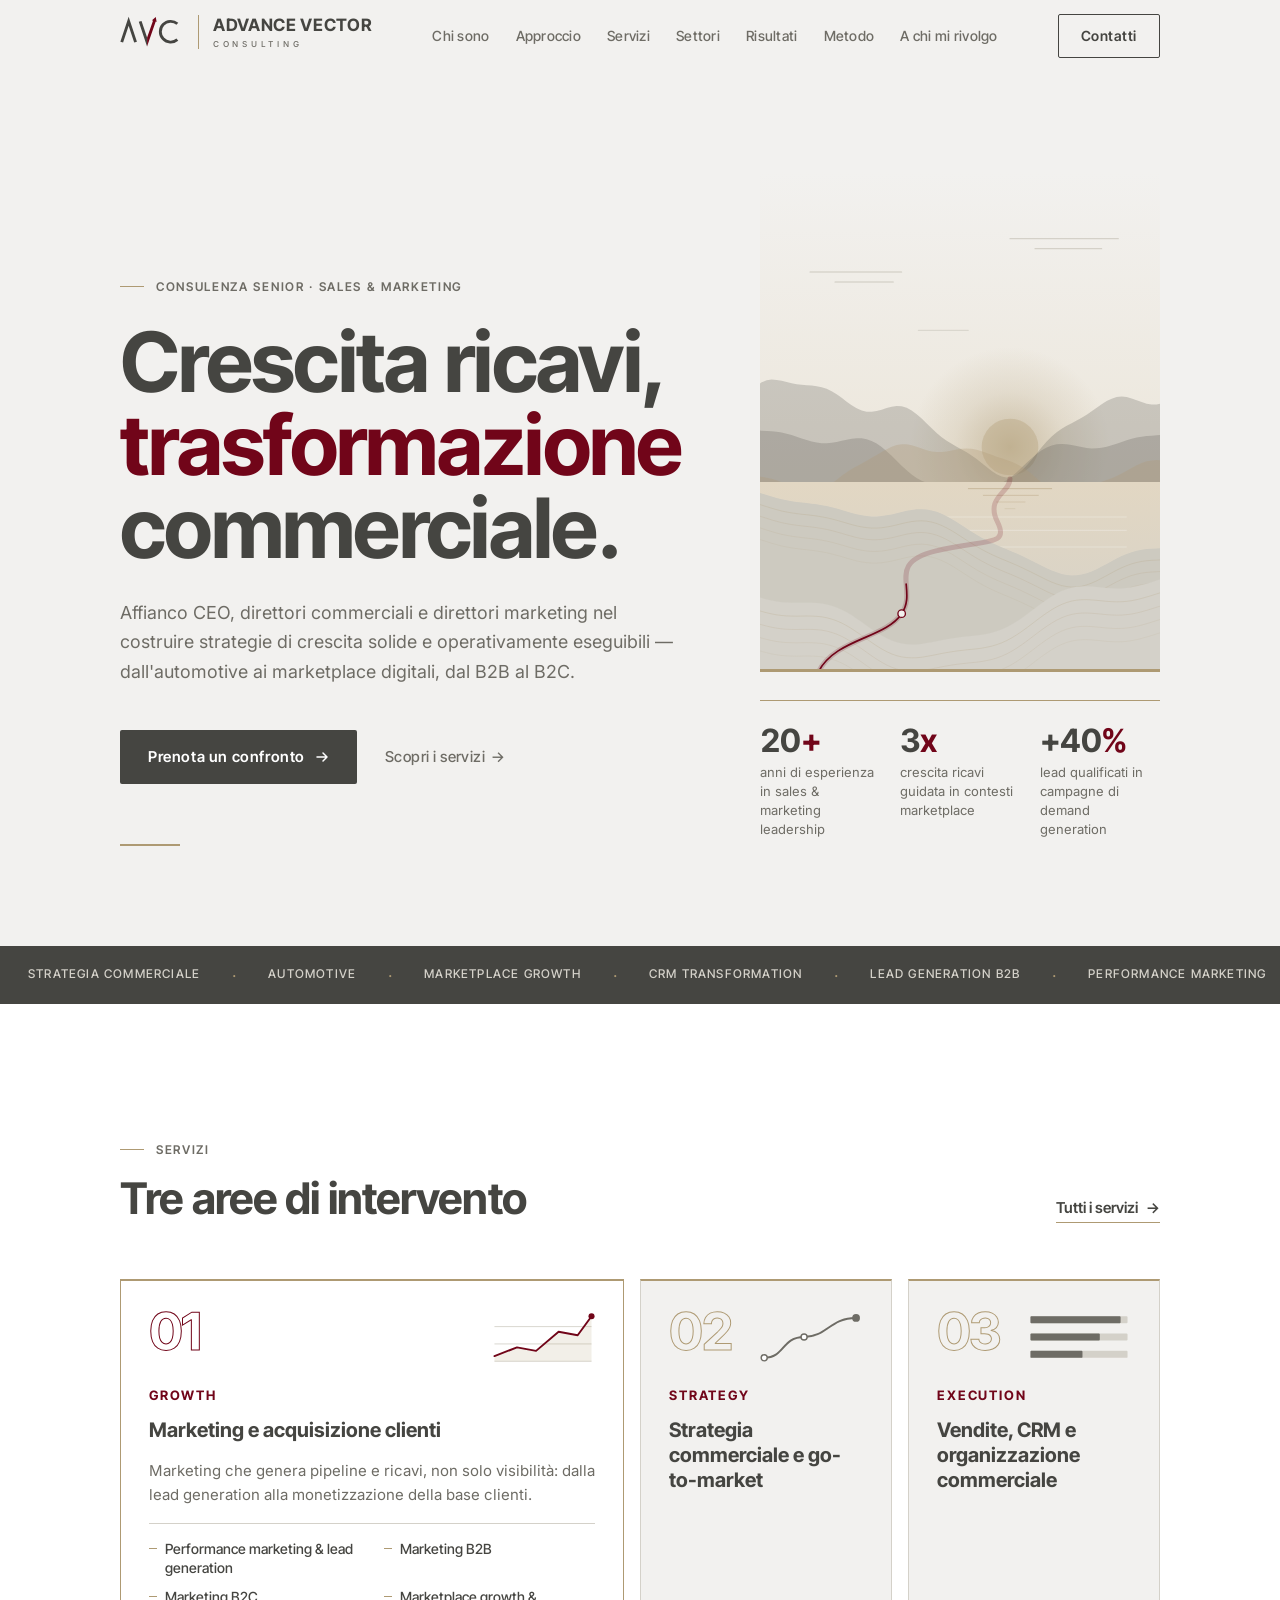
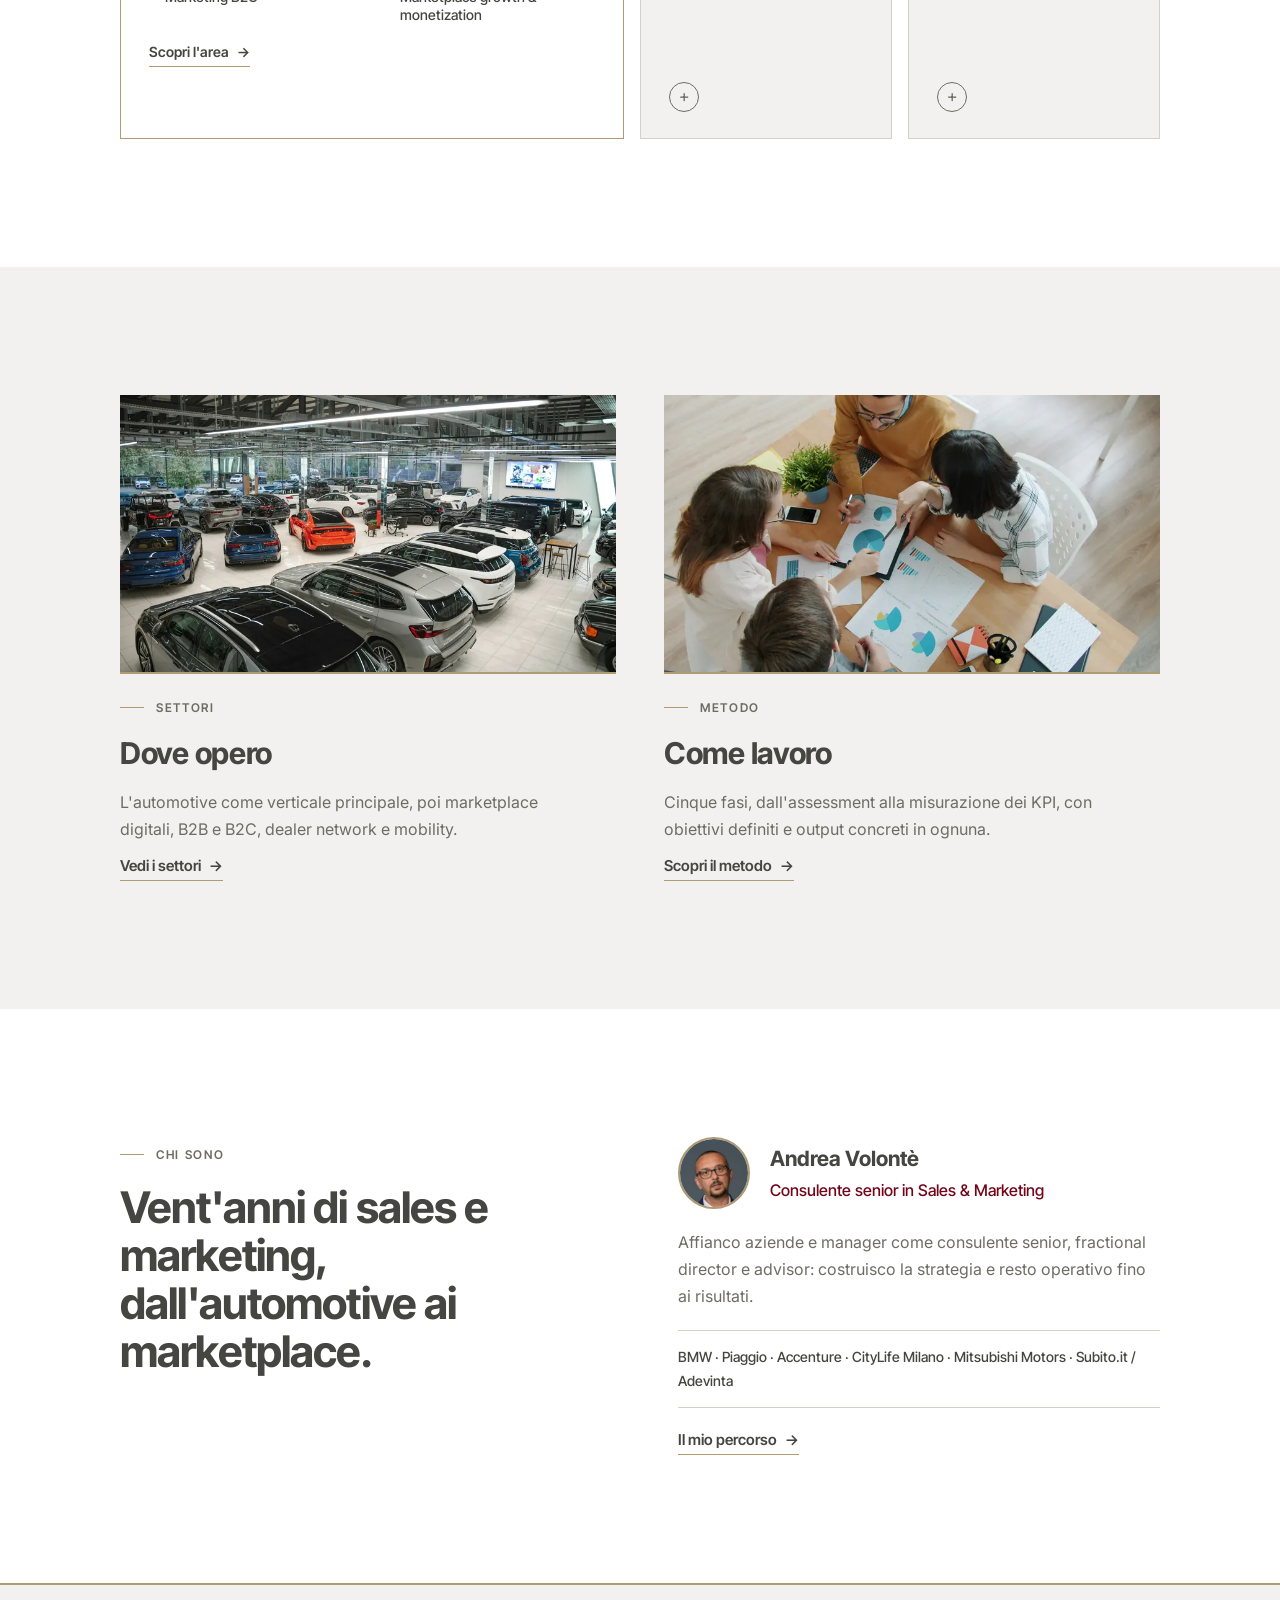
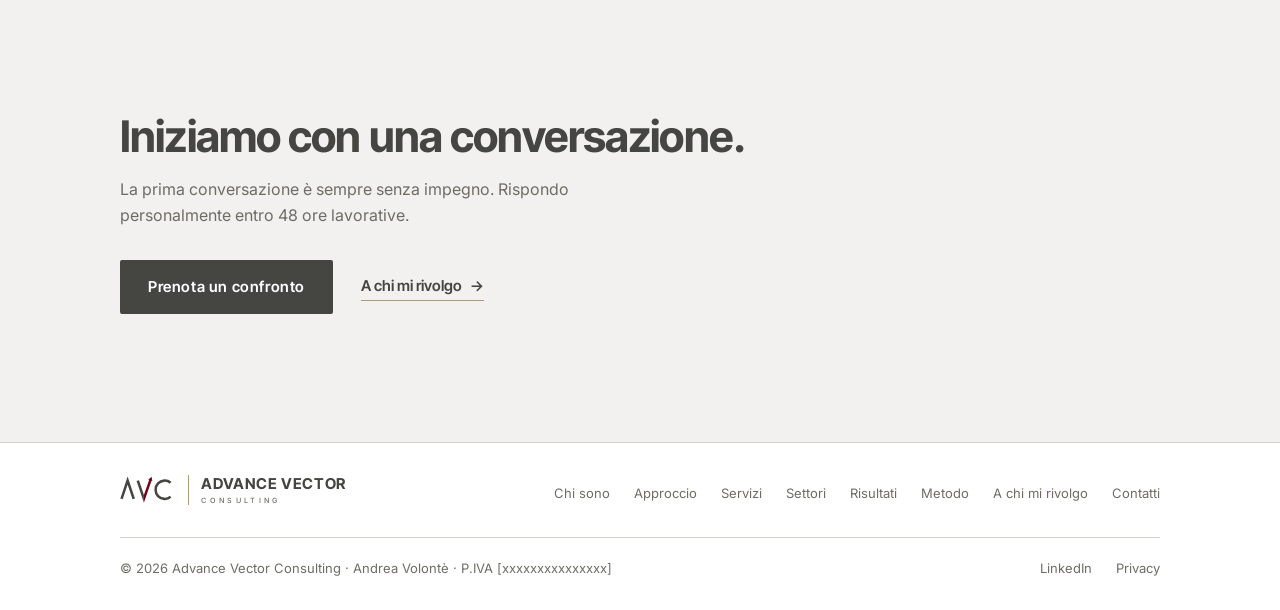
==== commit f162f03b: "Dati strutturati: nome alternativo AVC Co-Authored-By: Claude Opus 5.5 <noreply@anthropic.com> Claud" ====
--- a/index.html
+++ b/index.html
@@ -25,6 +25,7 @@
     "@context": "https://schema.org",
     "@type": "ProfessionalService",
     "name": "Advance Vector Consulting",
+    "alternateName": "AVC",
     "slogan": "Growth. Strategy. Execution.",
     "description": "Consulenza senior in sales, marketing e growth per aziende B2B e B2C, con focus su automotive e marketplace digitali.",
     "url": "https://www.advancevector.it/",
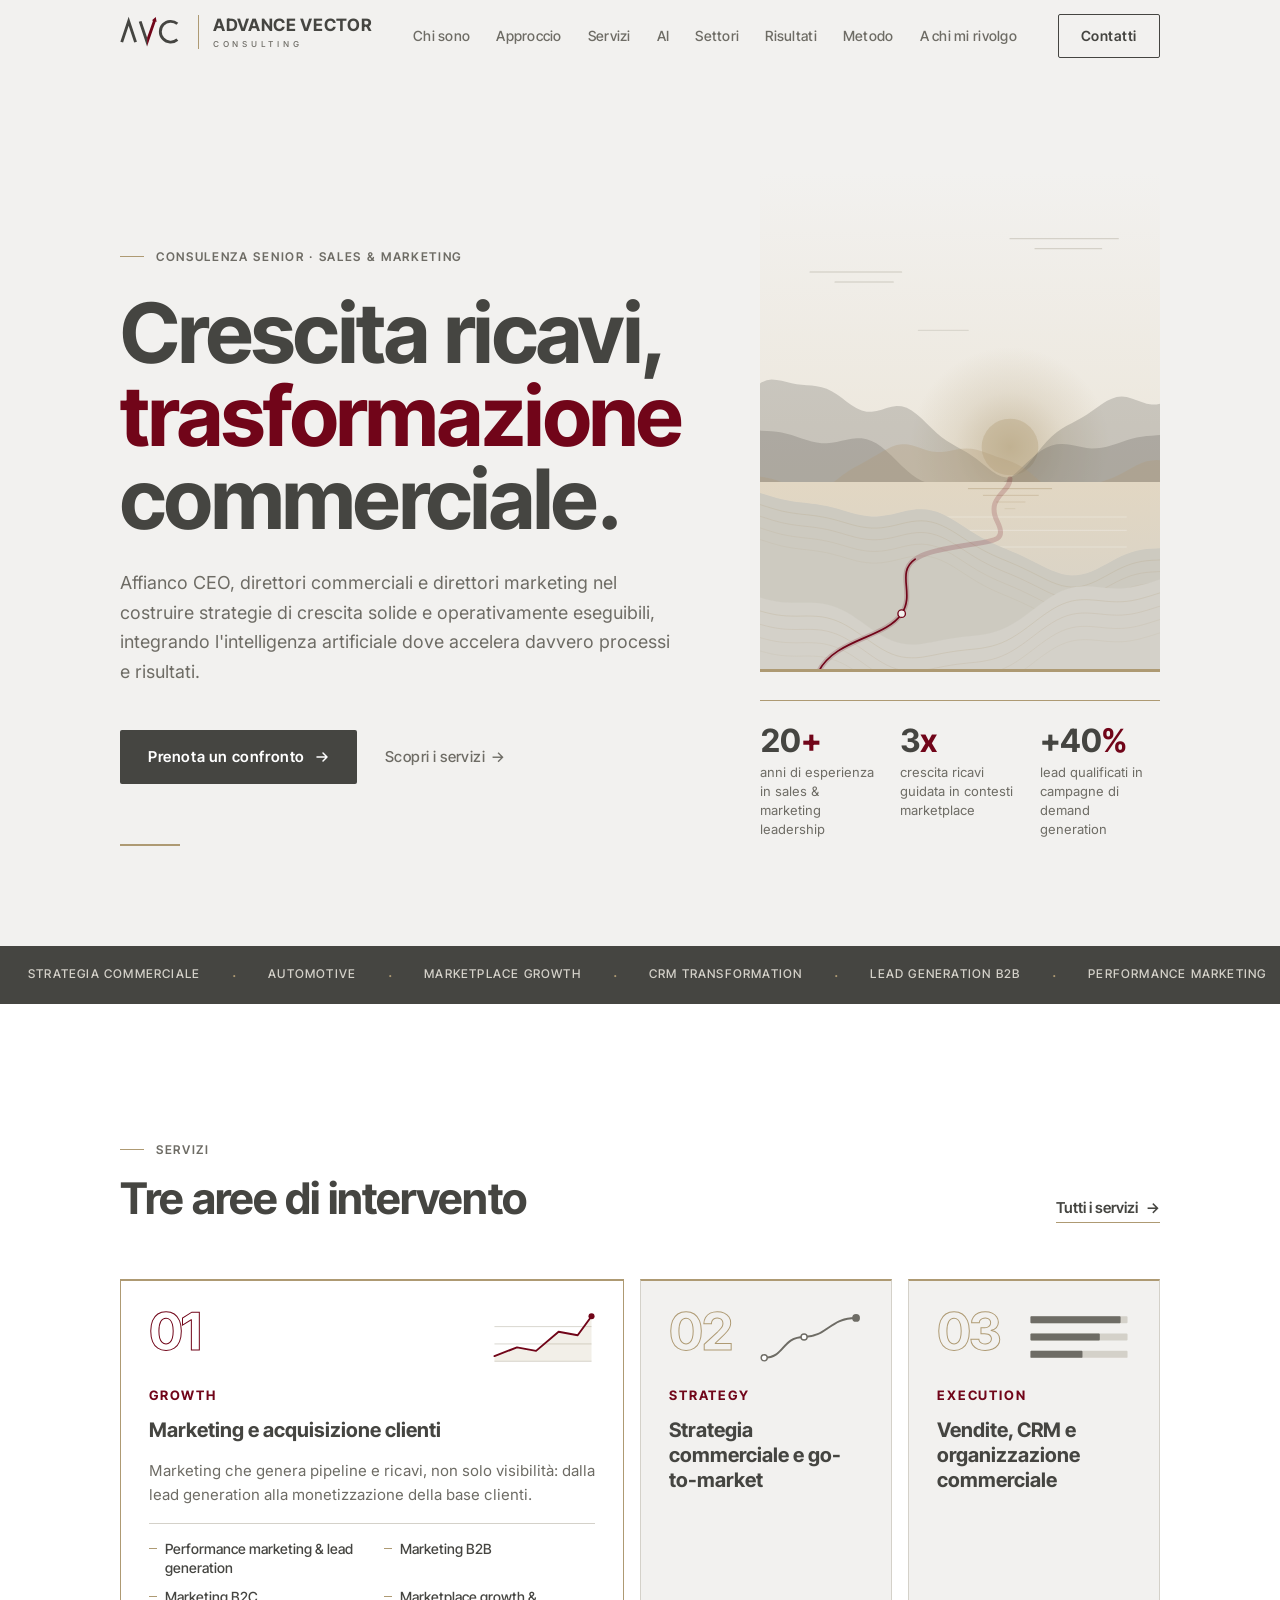
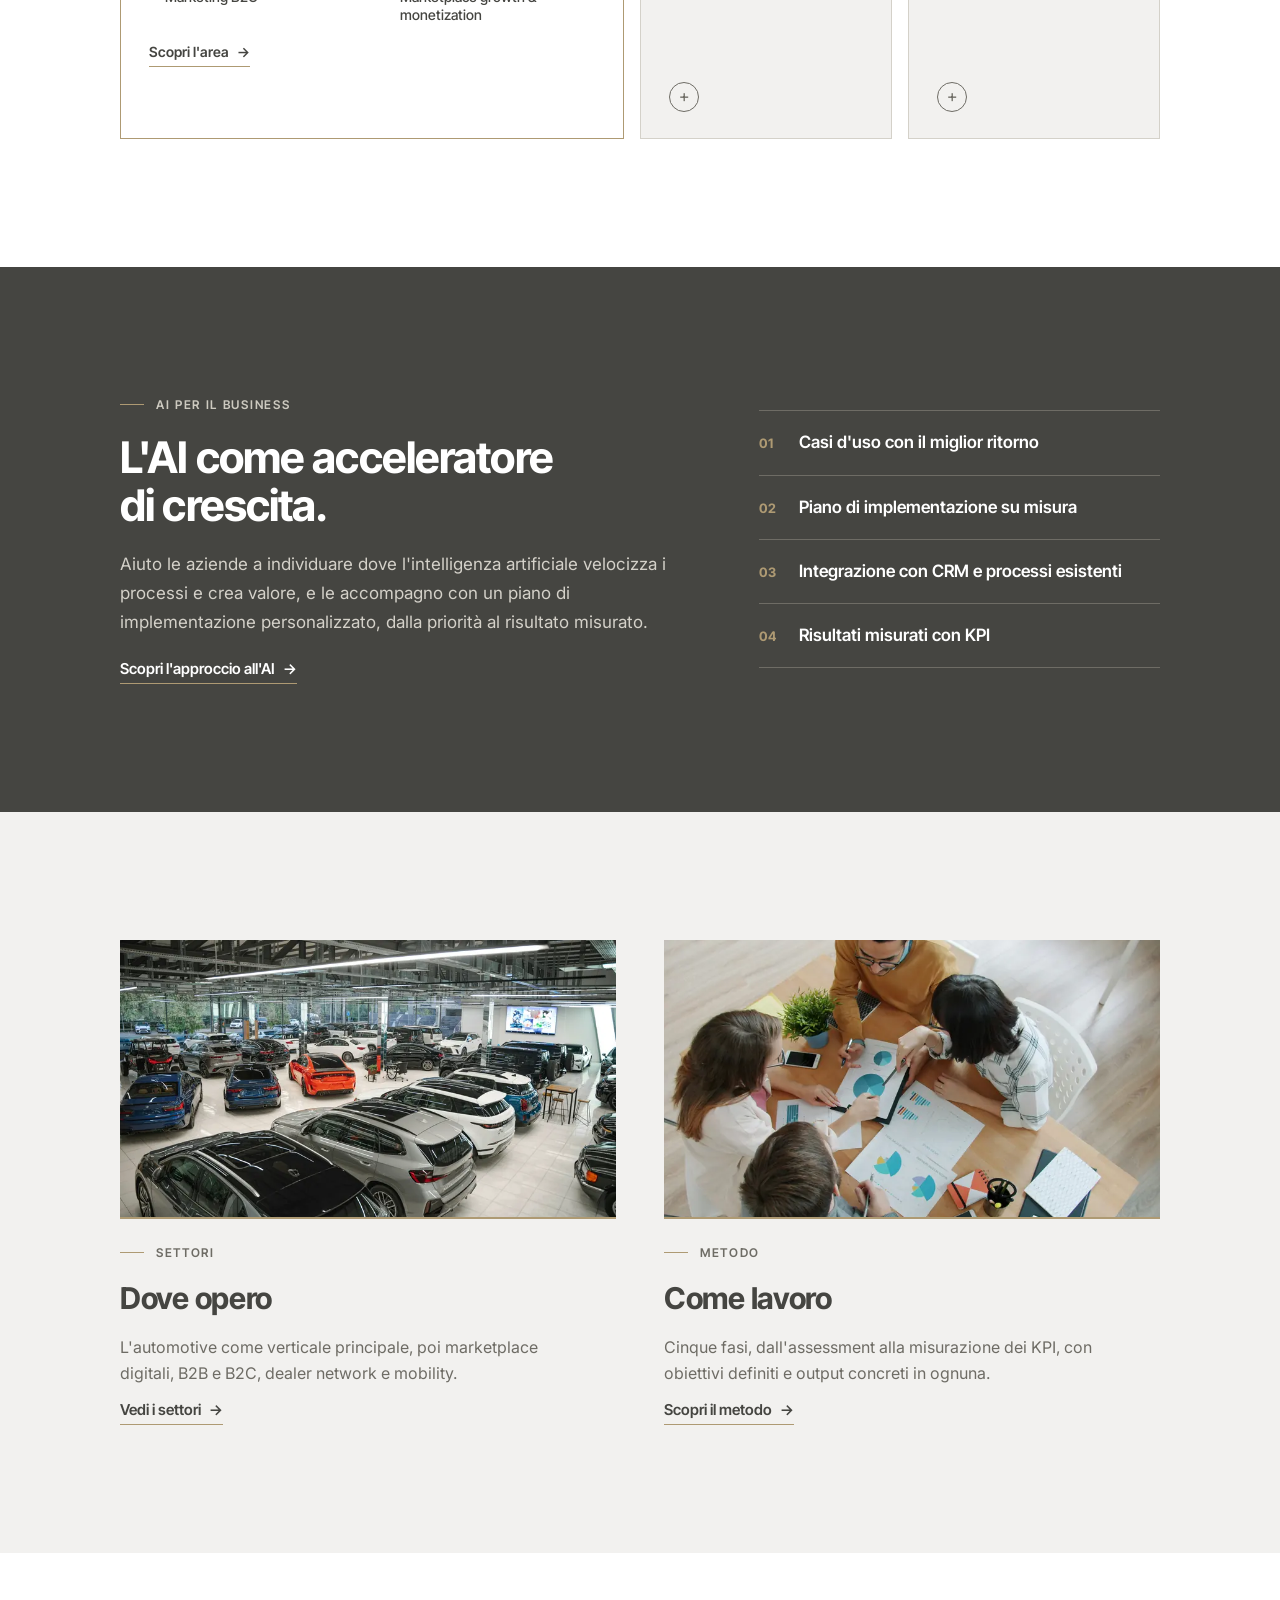
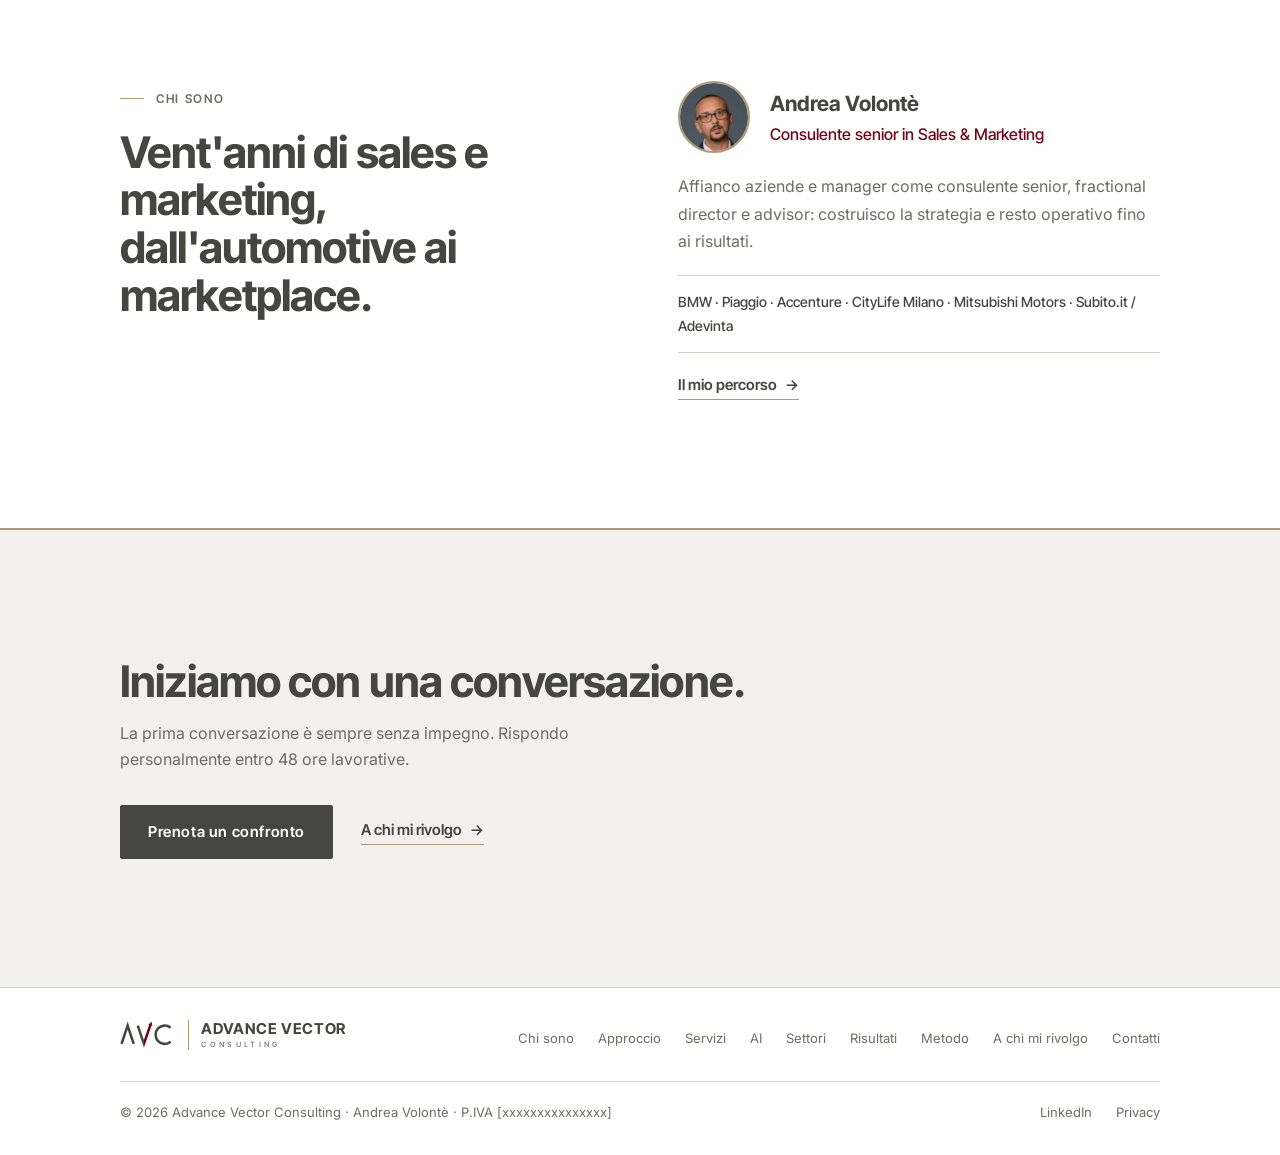
==== commit 96d35554: "AI come acceleratore trasversale: nuova pagina e richiami nel sito - Nuova pagina 'AI per il busines" ====
--- a/index.html
+++ b/index.html
@@ -4,7 +4,7 @@
   <meta charset="UTF-8">
   <meta name="viewport" content="width=device-width, initial-scale=1.0">
   <title>Andrea Volontè, consulente Sales e Marketing | Advance Vector Consulting</title>
-  <meta name="description" content="Consulenza senior in sales, marketing e growth per aziende B2B e B2C: go-to-market, lead generation, CRM e sales transformation. Oltre 20 anni di esperienza, focus automotive e marketplace. Milano e da remoto.">
+  <meta name="description" content="Consulenza senior in sales, marketing e growth per aziende B2B e B2C: go-to-market, lead generation, CRM e sales transformation. Integrazione dell'intelligenza artificiale nei processi. Oltre 20 anni di esperienza, focus automotive e marketplace.">
   <meta name="theme-color" content="#F2F1EF">
   <link rel="canonical" href="https://www.advancevector.it/">
 
@@ -45,14 +45,15 @@
     },
     "areaServed": { "@type": "Country", "name": "Italia" },
     "availableLanguage": "it",
-    "knowsAbout": ["Strategia commerciale", "Go-to-market", "Sales transformation", "Performance marketing", "Lead generation B2B", "CRM", "Pricing", "Marketplace", "Automotive"],
+    "knowsAbout": ["Strategia commerciale", "Go-to-market", "Sales transformation", "Performance marketing", "Lead generation B2B", "CRM", "Pricing", "Marketplace", "Automotive", "Intelligenza artificiale", "Automazione dei processi"],
     "hasOfferCatalog": {
       "@type": "OfferCatalog",
       "name": "Aree di intervento",
       "itemListElement": [
         { "@type": "Offer", "itemOffered": { "@type": "Service", "name": "Growth — Marketing e acquisizione clienti", "description": "Performance marketing, lead generation, marketing B2B e B2C, crescita e monetizzazione dei marketplace." } },
         { "@type": "Offer", "itemOffered": { "@type": "Service", "name": "Strategy — Strategia commerciale e go-to-market", "description": "Go-to-market, pricing e revenue optimization, lancio prodotti, advisory per l'ecosistema automotive." } },
-        { "@type": "Offer", "itemOffered": { "@type": "Service", "name": "Execution — Vendite, CRM e organizzazione commerciale", "description": "Sales transformation, digital sales enablement, CRM e customer lifecycle, interim leadership." } }
+        { "@type": "Offer", "itemOffered": { "@type": "Service", "name": "Execution — Vendite, CRM e organizzazione commerciale", "description": "Sales transformation, digital sales enablement, CRM e customer lifecycle, interim leadership." } },
+        { "@type": "Offer", "itemOffered": { "@type": "Service", "name": "AI per il business — Piano di implementazione personalizzato", "description": "Individuazione dei casi d'uso, piano di implementazione, integrazione degli strumenti di intelligenza artificiale e misurazione dei risultati.", "url": "https://www.advancevector.it/ai.html" } }
       ]
     }
   }
@@ -84,6 +85,7 @@
             <li><a href="chi-sono.html">Chi sono</a></li>
             <li><a href="approccio.html">Approccio</a></li>
             <li><a href="servizi.html">Servizi</a></li>
+            <li><a href="ai.html">AI</a></li>
             <li><a href="settori.html">Settori</a></li>
             <li><a href="risultati.html">Risultati</a></li>
             <li><a href="metodo.html">Metodo</a></li>
@@ -100,6 +102,7 @@
       <a href="chi-sono.html">Chi sono</a>
       <a href="approccio.html">Approccio</a>
       <a href="servizi.html">Servizi</a>
+      <a href="ai.html">AI</a>
       <a href="settori.html">Settori</a>
       <a href="risultati.html">Risultati</a>
       <a href="metodo.html">Metodo</a>
@@ -122,8 +125,8 @@
           </h1>
           <p class="hero__sub">
             Affianco CEO, direttori commerciali e direttori marketing nel costruire
-            strategie di crescita solide e operativamente eseguibili — dall'automotive
-            ai marketplace digitali, dal B2B al B2C.
+            strategie di crescita solide e operativamente eseguibili, integrando
+            l'intelligenza artificiale dove accelera davvero processi e risultati.
           </p>
           <div class="hero__actions">
             <a href="contatti.html" class="btn-primary">
@@ -172,6 +175,8 @@
       <span class="ticker__item">Go-to-Market</span><span class="ticker__sep">·</span>
       <span class="ticker__item">Revenue Optimization</span><span class="ticker__sep">·</span>
       <span class="ticker__item">Interim Leadership</span><span class="ticker__sep">·</span>
+      <span class="ticker__item">AI Enablement</span><span class="ticker__sep">·</span>
+      <span class="ticker__item">Automazione dei processi</span><span class="ticker__sep">·</span>
       <span class="ticker__item">Strategia Commerciale</span><span class="ticker__sep">·</span>
       <span class="ticker__item">Automotive</span><span class="ticker__sep">·</span>
       <span class="ticker__item">Marketplace Growth</span><span class="ticker__sep">·</span>
@@ -182,6 +187,8 @@
       <span class="ticker__item">Go-to-Market</span><span class="ticker__sep">·</span>
       <span class="ticker__item">Revenue Optimization</span><span class="ticker__sep">·</span>
       <span class="ticker__item">Interim Leadership</span><span class="ticker__sep">·</span>
+      <span class="ticker__item">AI Enablement</span><span class="ticker__sep">·</span>
+      <span class="ticker__item">Automazione dei processi</span><span class="ticker__sep">·</span>
     </div>
   </div>
 
@@ -272,6 +279,25 @@
           </span>
         </a>
       </div>
+    </div>
+  </section>
+
+  <!-- AI (acceleratore trasversale) -->
+  <section class="home-ai section-pad on-dark" aria-labelledby="homeAiHeading">
+    <div class="container home-ai__inner">
+      <div class="home-ai__text">
+        <p class="label">AI per il business</p>
+        <h2 class="section-heading reveal" id="homeAiHeading">L'AI come acceleratore<br> di crescita.</h2>
+        <p class="reveal reveal-delay-1">Aiuto le aziende a individuare dove l'intelligenza artificiale velocizza i processi
+          e crea valore, e le accompagno con un piano di implementazione personalizzato, dalla priorità al risultato misurato.</p>
+        <a class="link-arrow reveal reveal-delay-2" href="ai.html">Scopri l'approccio all'AI</a>
+      </div>
+      <ol class="home-ai__steps reveal reveal-delay-1">
+        <li><span>01</span> Casi d'uso con il miglior ritorno</li>
+        <li><span>02</span> Piano di implementazione su misura</li>
+        <li><span>03</span> Integrazione con CRM e processi esistenti</li>
+        <li><span>04</span> Risultati misurati con KPI</li>
+      </ol>
     </div>
   </section>
 
@@ -358,6 +384,7 @@
           <a href="chi-sono.html">Chi sono</a>
           <a href="approccio.html">Approccio</a>
           <a href="servizi.html">Servizi</a>
+          <a href="ai.html">AI</a>
           <a href="settori.html">Settori</a>
           <a href="risultati.html">Risultati</a>
           <a href="metodo.html">Metodo</a>
--- a/css/style.css
+++ b/css/style.css
@@ -1653,3 +1653,181 @@
   padding-top: 20px;
   border-top: 1px solid var(--warm-white);
 }
+
+/* ═══════════════════════════════════════════════
+   AI PER IL BUSINESS (acceleratore trasversale)
+═══════════════════════════════════════════════ */
+
+/* Link nel testo */
+.inline-link {
+  color: var(--graphite);
+  text-decoration: underline;
+  text-decoration-color: var(--sand-gold);
+  text-underline-offset: 3px;
+}
+.inline-link:hover { color: var(--bordeaux); text-decoration-color: var(--bordeaux); }
+
+/* Home · banda AI su fondo grafite */
+.home-ai { background: var(--graphite); }
+.home-ai__inner {
+  display: grid;
+  grid-template-columns: 7fr 5fr;
+  gap: clamp(40px, 6vw, 96px);
+  align-items: center;
+}
+.home-ai__text { display: flex; flex-direction: column; align-items: flex-start; gap: 20px; }
+.home-ai__text > p:not(.label) { font-size: 17px; line-height: 1.7; color: var(--warm-white); max-width: 54ch; }
+.home-ai__steps {
+  list-style: none;
+  border-top: 1px solid var(--warm-gray);
+}
+.home-ai__steps li {
+  display: flex;
+  align-items: baseline;
+  gap: 18px;
+  padding: 18px 0;
+  border-bottom: 1px solid var(--warm-gray);
+  font-family: var(--font-display);
+  font-size: 17px;
+  font-weight: 600;
+  color: var(--white);
+}
+.home-ai__steps span {
+  font-size: 13px;
+  font-weight: 700;
+  color: var(--sand-gold);
+  min-width: 22px;
+}
+@media (max-width: 860px) {
+  .home-ai__inner { grid-template-columns: 1fr; }
+}
+
+/* Pagina AI · introduzione */
+.ai-intro { background: var(--paper); }
+.ai-intro__inner {
+  display: grid;
+  grid-template-columns: 1fr 1fr;
+  gap: clamp(40px, 6vw, 96px);
+  align-items: end;
+}
+.ai-intro .label { margin-bottom: 20px; }
+.ai-intro__heading { font-size: clamp(36px, 4.6vw, 60px); line-height: 1.05; }
+.ai-intro__body p { font-size: 17px; line-height: 1.75; color: var(--warm-gray); }
+.ai-intro__body p + p { margin-top: 16px; }
+.ai-intro__body strong { color: var(--graphite); font-weight: 600; }
+
+/* Pagina AI · il problema */
+.ai-problem { background: var(--graphite); }
+.ai-problem__inner {
+  display: grid;
+  grid-template-columns: 1fr 1fr;
+  gap: clamp(40px, 6vw, 96px);
+  align-items: start;
+}
+.ai-problem .label { margin-bottom: 20px; }
+.ai-problem__body p { font-size: 17px; line-height: 1.75; color: var(--warm-white); }
+.ai-principle {
+  margin-top: 28px;
+  padding-left: 20px;
+  border-left: 3px solid var(--sand-gold);
+  font-family: var(--font-display);
+  font-size: 22px !important;
+  font-weight: 600;
+  color: var(--white) !important;
+}
+
+/* Pagina AI · le quattro fasi */
+.ai-steps { background: var(--white); }
+.ai-steps__list {
+  list-style: none;
+  display: grid;
+  grid-template-columns: repeat(4, 1fr);
+  gap: 20px;
+}
+.ai-steps__list li {
+  display: flex;
+  flex-direction: column;
+  gap: 10px;
+  padding-top: 20px;
+  border-top: 2px solid var(--sand-gold);
+}
+.ai-steps__n {
+  font-family: var(--font-display);
+  font-size: 40px;
+  font-weight: 700;
+  line-height: 1;
+  color: transparent;
+  -webkit-text-stroke: 1px var(--bordeaux);
+}
+.ai-steps__list h3 {
+  font-family: var(--font-display);
+  font-size: 19px;
+  font-weight: 700;
+  color: var(--graphite);
+}
+.ai-steps__list p { font-size: 15px; line-height: 1.6; color: var(--warm-gray); }
+
+/* Pagina AI · applicazioni nelle tre aree */
+.ai-uses { background: var(--paper); }
+.ai-uses__grid {
+  display: grid;
+  grid-template-columns: repeat(3, 1fr);
+  gap: 20px;
+}
+.ai-use {
+  background: var(--white);
+  border: 1px solid var(--warm-white);
+  border-top: 2px solid var(--sand-gold);
+  padding: 28px;
+}
+.ai-use ul { list-style: none; display: grid; gap: 12px; }
+.ai-use li {
+  position: relative;
+  padding-left: 18px;
+  font-size: 15px;
+  line-height: 1.5;
+  color: var(--graphite);
+}
+.ai-use li::before {
+  content: '';
+  position: absolute;
+  left: 0; top: .65em;
+  width: 9px; height: 1px;
+  background: var(--bordeaux);
+}
+
+@media (max-width: 1000px) {
+  .ai-steps__list { grid-template-columns: 1fr 1fr; gap: 32px 20px; }
+  .ai-uses__grid { grid-template-columns: 1fr; max-width: 560px; }
+}
+@media (max-width: 860px) {
+  .ai-intro__inner, .ai-problem__inner { grid-template-columns: 1fr; }
+}
+@media (max-width: 520px) {
+  .ai-steps__list { grid-template-columns: 1fr; }
+}
+
+/* Servizi: voce AI in ogni area, segnata da un'etichetta */
+.service-area__ai h4::after {
+  content: 'AI';
+  margin-left: 8px;
+  padding: 1px 6px;
+  border: 1px solid var(--bordeaux);
+  border-radius: 2px;
+  font-size: 10px;
+  font-weight: 700;
+  letter-spacing: 0.08em;
+  color: var(--bordeaux);
+  vertical-align: 2px;
+}
+
+/* Metodo: nota sui progetti AI */
+.method__ai {
+  margin-top: 16px;
+  font-size: 15px;
+  line-height: 1.7;
+  color: var(--warm-gray);
+}
+
+/* A chi mi rivolgo: ultima card a tutta larghezza se dispari */
+.forwho__profiles .profile-card:last-child:nth-child(odd) { grid-column: 1 / -1; }
